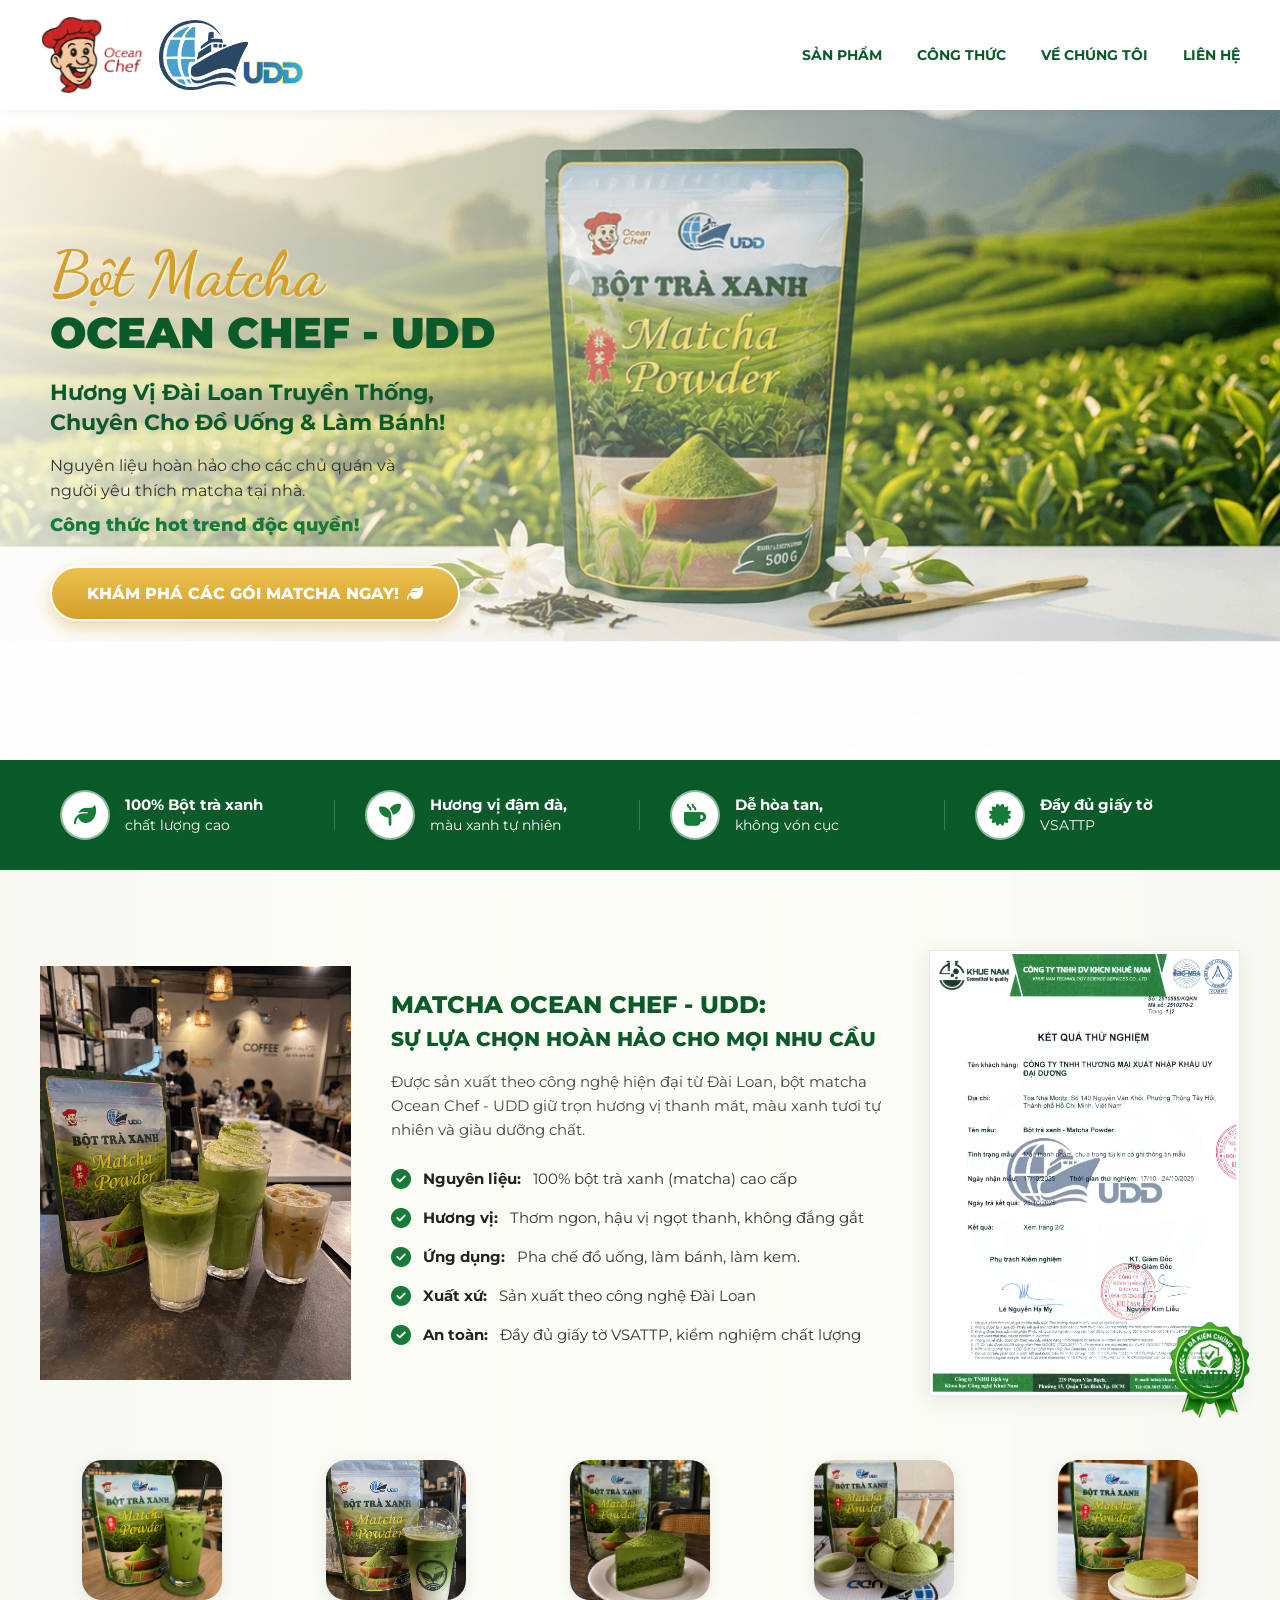
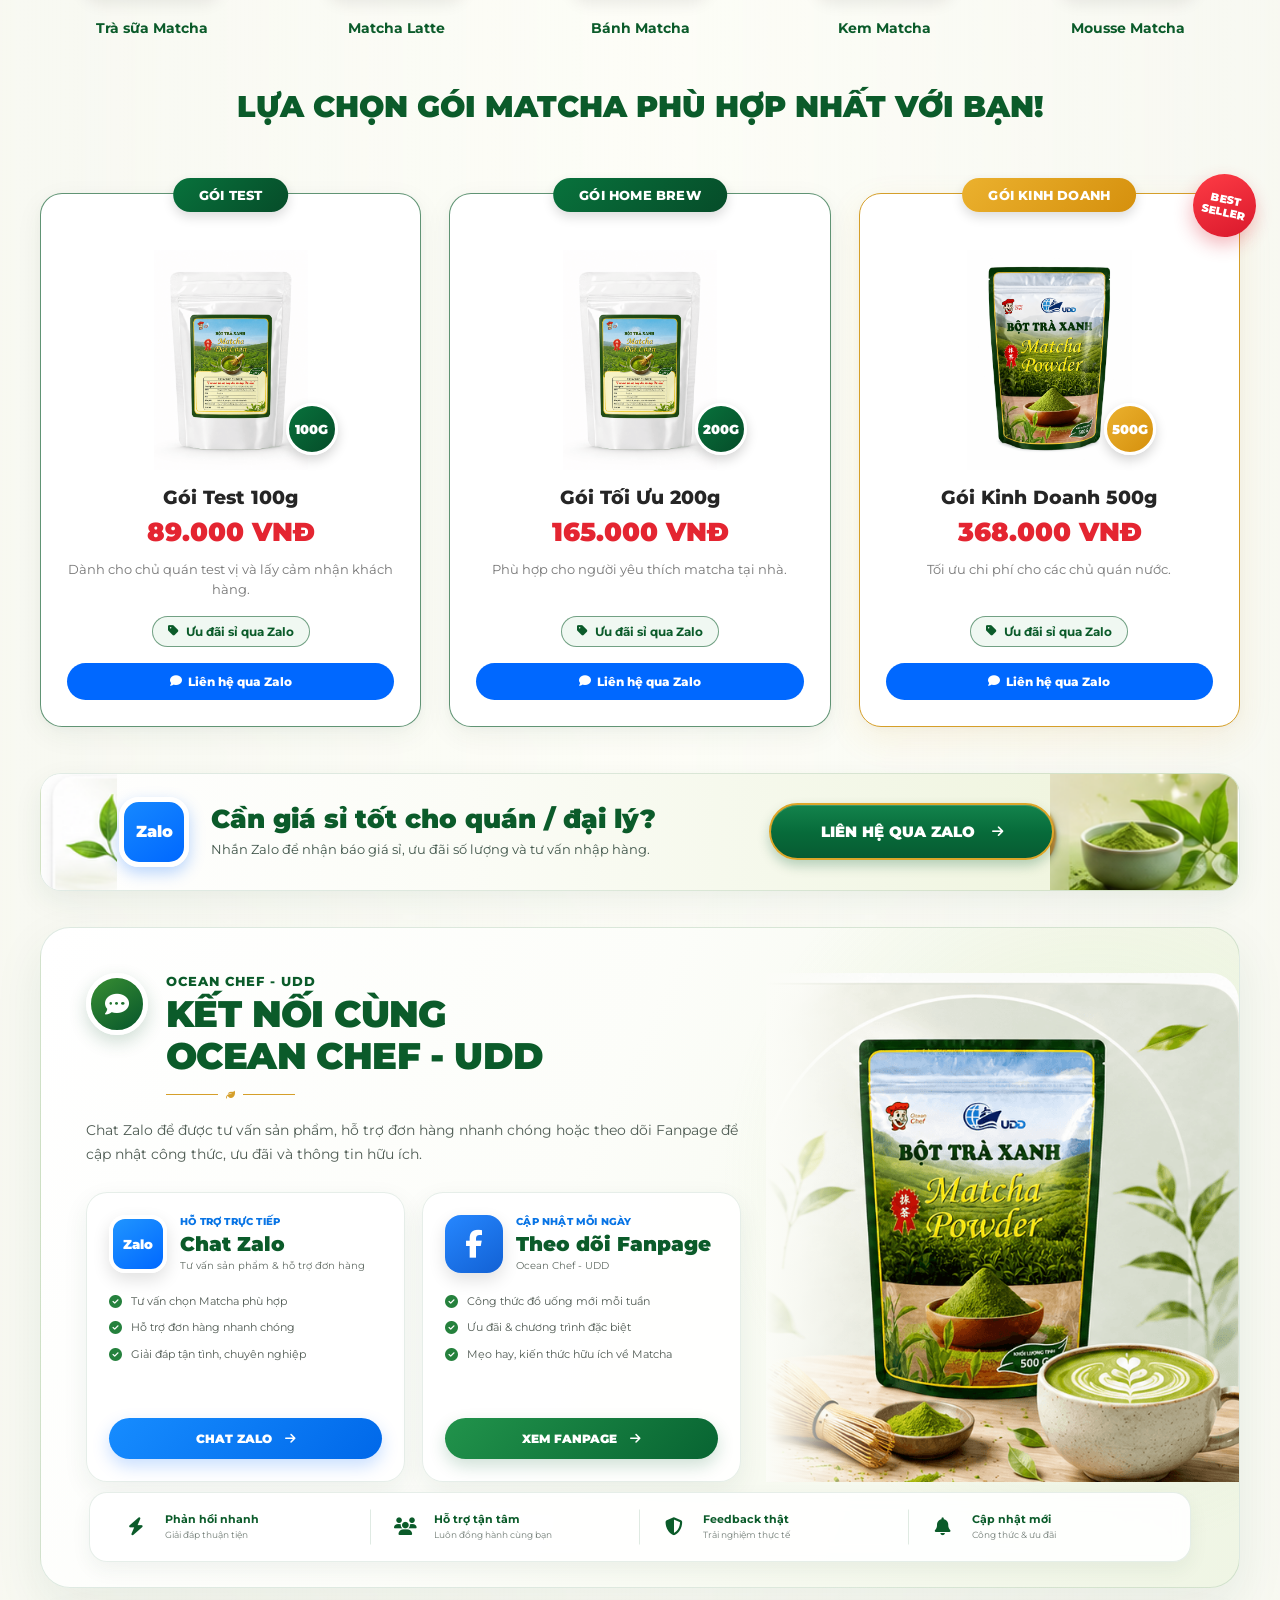
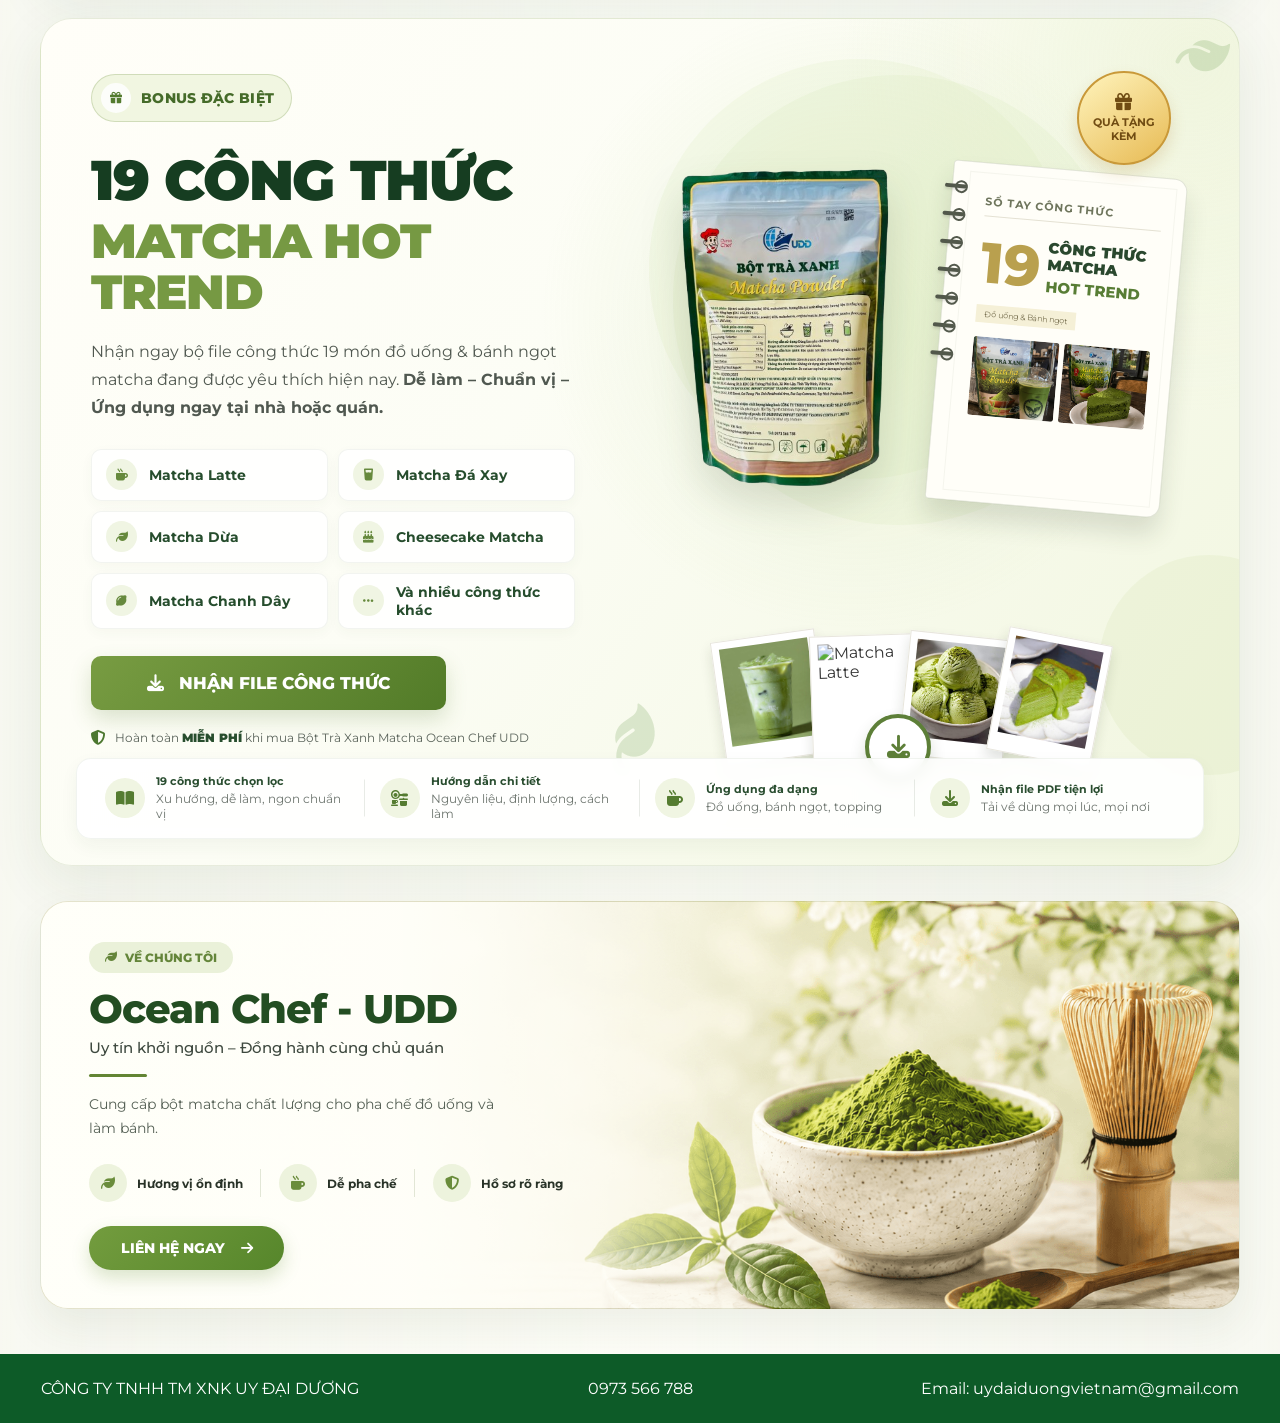
==== index.html @ 6f5922cc "Nen anh" ====
<!doctype html>
<html lang="vi">
  <head>
    <meta charset="UTF-8" />
    <meta name="viewport" content="width=device-width, initial-scale=1.0" />
    <title>Bột Matcha Ocean Chef UDD</title>
    <link
      rel="stylesheet"
      href="https://cdnjs.cloudflare.com/ajax/libs/font-awesome/6.5.1/css/all.min.css"
    />
    <link rel="preconnect" href="https://fonts.googleapis.com" />
    <link rel="preconnect" href="https://fonts.gstatic.com" crossorigin />
    <link
      href="https://fonts.googleapis.com/css2?family=Dancing+Script:wght@700&family=Montserrat:wght@400;500;600;700;800;900&display=swap"
      rel="stylesheet"
    />
    <link rel="stylesheet" href="style.css" />
  </head>

  <body>
    <header class="header">
      <div class="container nav">
        <div class="logo-area">
          <img src="images/logoOceanchef01.png" alt="Ocean Chef Logo" />
          <img src="images/logoUDD.JPG" alt="UDD Logo" />
        </div>

        <button
          class="nav-toggle"
          type="button"
          aria-controls="primary-navigation"
          aria-expanded="false"
          aria-label="Mở menu điều hướng"
        >
          <span class="nav-toggle__bar" aria-hidden="true"></span>
          <span class="nav-toggle__bar" aria-hidden="true"></span>
          <span class="nav-toggle__bar" aria-hidden="true"></span>
        </button>

        <nav
          id="primary-navigation"
          class="site-nav"
          aria-label="Điều hướng chính"
        >
          <a href="#products">SẢN PHẨM</a>
          <a href="#recipes">CÔNG THỨC</a>
          <a href="#about">VỀ CHÚNG TÔI</a>
          <a href="#contact">LIÊN HỆ</a>
        </nav>
      </div>
    </header>

    <section class="hero">
      <div class="hero-bg-overlay"></div>
      <div class="container hero-content">
        <div class="hero-text">
          <h1 class="cursive-title">Bột Matcha</h1>
          <h1 class="main-title">OCEAN CHEF - UDD</h1>

          <h2 class="sub-title">
            Hương Vị Đài Loan Truyền Thống,<br />
            Chuyên Cho Đồ Uống & Làm Bánh!
          </h2>

          <p class="description">
            Nguyên liệu hoàn hảo cho các chủ quán và<br />
            người yêu thích matcha tại nhà.
          </p>

          <p class="highlight-text">Công thức hot trend độc quyền!</p>

          <a href="#products" class="btn-primary">
            KHÁM PHÁ CÁC GÓI MATCHA NGAY!
            <i class="fa-solid fa-leaf" aria-hidden="true"></i>
          </a>
        </div>
      </div>
    </section>

    <section class="features">
      <div class="container feature-grid">
        <div class="feature-item">
          <div class="icon-circle">
            <i class="fa-solid fa-leaf"></i>
          </div>
          <span><strong>100% Bột trà xanh</strong><br />chất lượng cao</span>
        </div>

        <div class="feature-item">
          <div class="icon-circle">
            <i class="fa-solid fa-seedling"></i>
          </div>
          <span><strong>Hương vị đậm đà,</strong><br />màu xanh tự nhiên</span>
        </div>

        <div class="feature-item">
          <div class="icon-circle">
            <i class="fa-solid fa-mug-hot"></i>
          </div>
          <span><strong>Dễ hòa tan,</strong><br />không vón cục</span>
        </div>

        <div class="feature-item">
          <div class="icon-circle">
            <i class="fa-solid fa-certificate"></i>
          </div>
          <span><strong>Đầy đủ giấy tờ</strong><br />VSATTP</span>
        </div>
      </div>
    </section>

    <!-- MATCHA WORLD: INTRO -> PRODUCTS -> OCEAN CONNECT -> RECIPE -> COMPANY -->
    <div class="matcha-world">
    <section class="intro">
      <div class="container">
        <div class="intro-grid">
          <div class="intro-left">
            <img src="images/anhmatcha305.png" alt="Bát Matcha Ocean Chef" />
          </div>

          <div class="intro-center">
            <h2 class="intro-title">
              MATCHA OCEAN CHEF - UDD:<br /><span
                >SỰ LỰA CHỌN HOÀN HẢO CHO MỌI NHU CẦU</span
              >
            </h2>

            <p class="intro-desc">
              Được sản xuất theo công nghệ hiện đại từ Đài Loan, bột matcha
              Ocean Chef - UDD giữ trọn hương vị thanh mát, màu xanh tươi tự
              nhiên và giàu dưỡng chất.
            </p>

            <ul class="intro-list">
              <li>
                <i class="fa-solid fa-circle-check"></i>
                <strong>Nguyên liệu:</strong> 100% bột trà xanh (matcha) cao cấp
              </li>
              <li>
                <i class="fa-solid fa-circle-check"></i>
                <strong>Hương vị:</strong> Thơm ngon, hậu vị ngọt thanh, không
                đắng gắt
              </li>
              <li>
                <i class="fa-solid fa-circle-check"></i>
                <strong>Ứng dụng:</strong> Pha chế đồ uống, làm bánh, làm kem.
              </li>
              <li>
                <i class="fa-solid fa-circle-check"></i>
                <strong>Xuất xứ:</strong> Sản xuất theo công nghệ Đài Loan
              </li>
              <li>
                <i class="fa-solid fa-circle-check"></i>
                <strong>An toàn:</strong> Đầy đủ giấy tờ VSATTP, kiểm nghiệm
                chất lượng
              </li>
            </ul>
          </div>

          <div class="intro-right">
            <div class="cert-wrapper">
              <img
                src="images/ATTP.jpg"
                alt="Kết quả thử nghiệm"
                class="cert-img"
              />
              <img
                src="images/LogoVSATTP.png"
                alt="Đã kiểm nghiệm VSATTP"
                class="cert-badge"
              />
            </div>
          </div>
        </div>

        <div class="intro-apps">
          <div class="app-item">
            <img src="images/trasuamatcha.png" alt="Trà sữa Matcha" />
            <p>Trà sữa Matcha</p>
          </div>
          <div class="app-item">
            <img src="images/matchalatte.png" alt="Matcha Latte" />
            <p>Matcha Latte</p>
          </div>
          <div class="app-item">
            <img src="images/banhmatcha (2).png" alt="Bánh Matcha" />
            <p>Bánh Matcha</p>
          </div>
          <div class="app-item">
            <img src="images/kem matcha.png" alt="Kem Matcha" />
            <p>Kem Matcha</p>
          </div>
          <div class="app-item">
            <img src="images/mouse matcha.png" alt="Mousse Matcha" />
            <p>Mousse Matcha</p>
          </div>
        </div>
      </div>
    </section>

    <!-- PRODUCTS -->

    <section id="products" class="products">
  <div class="container">

    <div class="products-heading">
      <div class="heading-leaf">

      </div>

      <h2 class="section-title">
        LỰA CHỌN GÓI MATCHA PHÙ HỢP NHẤT VỚI BẠN!
      </h2>

      <div class="heading-decoration">
      </div>
    </div>

    <div class="product-grid">

      <!-- GÓI TEST -->
      <div class="card border-green">
        <div class="card-header bg-green">
          GÓI TEST
        </div>

        <div class="card-img-wrap">
          <img
            src="images/200.png"
            alt="Gói Test Matcha Ocean Chef 100g"
          />

          <div class="weight-badge bg-green">
            100G
          </div>
        </div>

        <h3>Gói Test 100g</h3>

        <div class="price">
          89.000 VNĐ
        </div>

        <p>
          Dành cho chủ quán test vị và lấy cảm nhận khách hàng.
        </p>

        <a
          href="https://zalo.me/0776781111"
          class="wholesale-pill"
          target="_blank"
        >
          <i class="fa-solid fa-tag"></i>
          Ưu đãi sỉ qua Zalo
        </a>

        <div class="card-buttons">
          <a
            href="https://zalo.me/0776781111"
            class="btn-buy btn-zalo"
            target="_blank"
          >
            <i class="fa-solid fa-comment"></i>
            Liên hệ qua Zalo
          </a>
        </div>
      </div>


      <!-- GÓI HOME BREW -->
      <div class="card border-green">
        <div class="card-header bg-green">
          GÓI HOME BREW
        </div>

        <div class="card-img-wrap">
          <img
            src="images/200.png"
            alt="Gói Matcha Ocean Chef 200g"
          />

          <div class="weight-badge bg-green">
            200G
          </div>
        </div>

        <h3>Gói Tối Ưu 200g</h3>

        <div class="price">
          165.000 VNĐ
        </div>

        <p>
          Phù hợp cho người yêu thích matcha tại nhà.
        </p>

        <a
          href="https://zalo.me/0776781111"
          class="wholesale-pill"
          target="_blank"
        >
          <i class="fa-solid fa-tag"></i>
          Ưu đãi sỉ qua Zalo
        </a>

        <div class="card-buttons">
          <a
            href="https://zalo.me/0776781111"
            class="btn-buy btn-zalo"
            target="_blank"
          >
            <i class="fa-solid fa-comment"></i>
            Liên hệ qua Zalo
          </a>
        </div>
      </div>


      <!-- GÓI KINH DOANH -->
      <div class="card border-gold business-card">

        <div class="card-header bg-gold">
          GÓI KINH DOANH
        </div>

        <div class="badge-best-seller">
          BEST
          <br />
          SELLER
        </div>

        <div class="card-img-wrap">
          <img
            src="images/500.png"
            alt="Gói Kinh Doanh Matcha Ocean Chef 500g"
          />

          <div class="weight-badge bg-gold">
            500G
          </div>
        </div>

        <h3>Gói Kinh Doanh 500g</h3>

        <div class="price">
          368.000 VNĐ
        </div>

        <p>
          Tối ưu chi phí cho các chủ quán nước.
        </p>

        <!-- NHÃN GIÁ SỈ -->
        <a
          href="https://zalo.me/0776781111"
          class="wholesale-pill"
          target="_blank"
        >
          <i class="fa-solid fa-tag"></i>
          Ưu đãi sỉ qua Zalo
        </a>

        <div class="card-buttons">
          <a
            href="https://zalo.me/0776781111"
            class="btn-buy btn-zalo"
            target="_blank"
          >
            <i class="fa-solid fa-comment"></i>
            Liên hệ qua Zalo
          </a>
        </div>
      </div>

    </div>


        <!-- BANNER BÁN SỈ -->
        <div class="wholesale-banner">

      <!-- ẢNH TRANG TRÍ TRÁI -->
      <img
        src="images/zalo_left_leaf.png"
        class="zalo-banner-leaf"
        alt=""
      />

      <div class="wholesale-left">

        <div class="wholesale-zalo-icon">
          Zalo
        </div>

        <div class="wholesale-copy">
          <h3>Cần giá sỉ tốt cho quán / đại lý?</h3>

          <p>
            Nhắn Zalo để nhận báo giá sỉ,
            ưu đãi số lượng và tư vấn nhập hàng.
          </p>
        </div>

      </div>

      <div class="wholesale-right">
        <a
          href="https://zalo.me/0776781111"
          class="btn-wholesale"
          target="_blank"
        >
          LIÊN HỆ QUA ZALO
          <i class="fa-solid fa-arrow-right"></i>
        </a>
      </div>

      <!-- ẢNH MATCHA TRANG TRÍ PHẢI -->
      <img
        src="images/zalo_right_matcha.png"
        class="zalo-banner-matcha"
        alt=""
      />

    </div>

  </div>
</section>
    <!-- BONUS -->
    <!-- =====================================================
     KẾT NỐI CÙNG OCEAN CHEF - UDD
     ===================================================== -->
<section class="ocean-connect" id="contact">
  <div class="container">

    <div class="ocean-connect-box">

      <!-- ================= LEFT ================= -->
      <div class="ocean-connect-content">

        <!-- HEADING -->
        <div class="connect-heading">

          <div class="connect-main-icon">
            <i class="fa-solid fa-comment-dots"></i>
          </div>

          <div class="connect-heading-text">
            <span class="connect-small-title">
              OCEAN CHEF - UDD
            </span>

            <h2>
              KẾT NỐI CÙNG<br />
              OCEAN CHEF - UDD
            </h2>

            <div class="connect-title-line">
              <span></span>
              <i class="fa-solid fa-leaf"></i>
              <span></span>
            </div>
          </div>

        </div>


        <!-- DESCRIPTION -->
        <p class="connect-description">
          Chat Zalo để được tư vấn sản phẩm, hỗ trợ đơn hàng nhanh chóng
          hoặc theo dõi Fanpage để cập nhật công thức, ưu đãi và thông tin hữu ích.
        </p>


        <!-- ================= CONTACT CARDS ================= -->
        <div class="connect-card-grid">

          <!-- ZALO -->
          <div class="connect-contact-card">

            <div class="connect-card-heading">

              <div class="connect-platform-icon connect-zalo-icon">
                Zalo
              </div>

              <div class="connect-card-title">
                <span>HỖ TRỢ TRỰC TIẾP</span>
                <h3>Chat Zalo</h3>
                <p>Tư vấn sản phẩm & hỗ trợ đơn hàng</p>
              </div>

            </div>


            <ul class="connect-check-list">

              <li>
                <i class="fa-solid fa-circle-check"></i>
                <span>Tư vấn chọn Matcha phù hợp</span>
              </li>

              <li>
                <i class="fa-solid fa-circle-check"></i>
                <span>Hỗ trợ đơn hàng nhanh chóng</span>
              </li>

              <li>
                <i class="fa-solid fa-circle-check"></i>
                <span>Giải đáp tận tình, chuyên nghiệp</span>
              </li>

            </ul>


            <!-- ĐỔI LINK ZALO TẠI ĐÂY -->
            <a
              href="https://zalo.me/0776781111"
              target="_blank"
              class="connect-action-btn connect-zalo-btn"
            >
              <span>CHAT ZALO</span>
              <i class="fa-solid fa-arrow-right"></i>
            </a>

          </div>


          <!-- FACEBOOK -->
          <div class="connect-contact-card">

            <div class="connect-card-heading">

              <div class="connect-platform-icon connect-facebook-icon">
                <i class="fa-brands fa-facebook-f"></i>
              </div>

              <div class="connect-card-title">
                <span>CẬP NHẬT MỖI NGÀY</span>
                <h3>Theo dõi Fanpage</h3>
                <p>Ocean Chef - UDD</p>
              </div>

            </div>


            <ul class="connect-check-list">

              <li>
                <i class="fa-solid fa-circle-check"></i>
                <span>Công thức đồ uống mới mỗi tuần</span>
              </li>

              <li>
                <i class="fa-solid fa-circle-check"></i>
                <span>Ưu đãi & chương trình đặc biệt</span>
              </li>

              <li>
                <i class="fa-solid fa-circle-check"></i>
                <span>Mẹo hay, kiến thức hữu ích về Matcha</span>
              </li>

            </ul>


            <!-- ĐỔI LINK FANPAGE TẠI ĐÂY -->
            <a
              href="https://web.facebook.com/profile.php?id=61590409718421"
              target="_blank"
              class="connect-action-btn connect-facebook-btn"
            >
              <span>XEM FANPAGE</span>
              <i class="fa-solid fa-arrow-right"></i>
            </a>

          </div>

        </div>

      </div>


      <!-- ================= RIGHT VISUAL ================= -->
      <div class="ocean-connect-visual">
        <img
          src="images/connect-visual-500g.png"
          alt="Matcha Ocean Chef UDD 500g"
          class="connect-visual-image"
        />
      </div>


      <!-- ================= BOTTOM BENEFITS ================= -->
      <div class="connect-benefits">

        <div class="connect-benefit-item">

          <div class="connect-benefit-icon">
            <i class="fa-solid fa-bolt"></i>
          </div>

          <div>
            <strong>Phản hồi nhanh</strong>
            <span>Giải đáp thuận tiện</span>
          </div>

        </div>


        <div class="connect-benefit-item">

          <div class="connect-benefit-icon">
            <i class="fa-solid fa-users"></i>
          </div>

          <div>
            <strong>Hỗ trợ tận tâm</strong>
            <span>Luôn đồng hành cùng bạn</span>
          </div>

        </div>


        <div class="connect-benefit-item">

          <div class="connect-benefit-icon">
            <i class="fa-solid fa-shield-halved"></i>
          </div>

          <div>
            <strong>Feedback thật</strong>
            <span>Trải nghiệm thực tế</span>
          </div>

        </div>


        <div class="connect-benefit-item">

          <div class="connect-benefit-icon">
            <i class="fa-solid fa-bell"></i>
          </div>

          <div>
            <strong>Cập nhật mới</strong>
            <span>Công thức & ưu đãi</span>
          </div>

        </div>

      </div>

    </div>

  </div>
</section>
    <!-- =====================================================
     19 CÔNG THỨC MATCHA HOT TREND
     ===================================================== -->

<section class="recipe-bonus" id="recipes">
  <div class="container">

    <div class="recipe-bonus-box">

      <!-- DECOR -->
      <div class="recipe-bg-circle recipe-bg-circle-1"></div>
      <div class="recipe-bg-circle recipe-bg-circle-2"></div>

      <i class="fa-solid fa-leaf recipe-deco-leaf recipe-leaf-1"></i>
      <i class="fa-solid fa-leaf recipe-deco-leaf recipe-leaf-2"></i>


      <!-- =================================================
           LEFT CONTENT
           ================================================= -->

      <div class="recipe-content">

        <!-- BONUS LABEL -->
        <div class="recipe-bonus-label">
          <div class="recipe-gift-small">
            <i class="fa-solid fa-gift"></i>
          </div>

          <span>BONUS ĐẶC BIỆT</span>
        </div>


        <!-- TITLE -->
        <h2 class="recipe-main-title">
          19 CÔNG THỨC
          <span>MATCHA HOT TREND</span>
        </h2>


        <!-- DESCRIPTION -->
        <p class="recipe-description">
          Nhận ngay bộ file công thức 19 món đồ uống & bánh ngọt matcha
          đang được yêu thích hiện nay.
          <strong>Dễ làm – Chuẩn vị – Ứng dụng ngay tại nhà hoặc quán.</strong>
        </p>


        <!-- RECIPE LIST -->
        <div class="recipe-list-grid">

          <div class="recipe-chip">
            <div class="recipe-chip-icon">
              <i class="fa-solid fa-mug-hot"></i>
            </div>

            <span>Matcha Latte</span>
          </div>


          <div class="recipe-chip">
            <div class="recipe-chip-icon">
              <i class="fa-solid fa-glass-water"></i>
            </div>

            <span>Matcha Đá Xay</span>
          </div>


          <div class="recipe-chip">
            <div class="recipe-chip-icon">
              <i class="fa-solid fa-leaf"></i>
            </div>

            <span>Matcha Dừa</span>
          </div>


          <div class="recipe-chip">
            <div class="recipe-chip-icon">
              <i class="fa-solid fa-cake-candles"></i>
            </div>

            <span>Cheesecake Matcha</span>
          </div>


          <div class="recipe-chip">
            <div class="recipe-chip-icon">
              <i class="fa-solid fa-lemon"></i>
            </div>

            <span>Matcha Chanh Dây</span>
          </div>


          <div class="recipe-chip">
            <div class="recipe-chip-icon">
              <i class="fa-solid fa-ellipsis"></i>
            </div>

            <span>Và nhiều công thức khác</span>
          </div>

        </div>


        <!-- DOWNLOAD BUTTON -->
        <a
          href="https://docs.google.com/document/d/1EVS3oNEEI7S8IB2hIR1X8fSM98CKnd7fhYYuVQn-Npo/edit?usp=sharing"
          class="recipe-download-btn"
          target="_blank"
          rel="noopener noreferrer"
        >
          <i class="fa-solid fa-download"></i>
          <span>NHẬN FILE CÔNG THỨC</span>
        </a>


        <!-- FREE NOTE -->
        <div class="recipe-free-note">
          <i class="fa-solid fa-shield-halved"></i>

          <span>
            Hoàn toàn <strong>MIỄN PHÍ</strong> khi mua
            Bột Trà Xanh Matcha Ocean Chef UDD
          </span>
        </div>

      </div>


      <!-- =================================================
           RIGHT VISUAL
           ================================================= -->

      <div class="recipe-visual">

        <div class="recipe-visual-circle"></div>


        <!-- PRODUCT 500G -->
        <img
          src="images/matsaumatcha.png"
          alt="Bột Trà Xanh Matcha Ocean Chef UDD 500g"
          class="recipe-product-img"
        />


        <!-- GIFT BADGE -->
        <div class="recipe-gift-badge">

          <div class="recipe-gift-icon">
            <i class="fa-solid fa-gift"></i>
          </div>

          <strong>
            QUÀ TẶNG
            <br />
            KÈM
          </strong>

        </div>


        <!-- NOTEBOOK -->
        <div class="recipe-notebook">

          <div class="recipe-notebook-rings">
            <span></span>
            <span></span>
            <span></span>
            <span></span>
            <span></span>
            <span></span>
            <span></span>
          </div>


          <div class="recipe-notebook-content">

            <span class="notebook-small">
              SỔ TAY CÔNG THỨC
            </span>

            <div class="notebook-line"></div>


            <div class="notebook-number-row">

              <strong class="notebook-number">
                19
              </strong>

              <div>
                <strong>
                  CÔNG THỨC
                  <br />
                  MATCHA
                </strong>

                <span>
                  HOT TREND
                </span>
              </div>

            </div>


            <div class="notebook-category">
              Đồ uống & Bánh ngọt
            </div>


            <!-- NOTEBOOK PHOTOS -->
            <div class="notebook-photo-grid">
              <img src="images/matchalatte.png" alt="Matcha Latte" />
              <img src="images/banhmatcha (2).png" alt="Bánh Matcha" />
            </div>

          </div>

        </div>


        <!-- =================================================
             POLAROID PHOTOS
             ================================================= -->

        <div class="recipe-polaroids">

          <div class="recipe-polaroid polaroid-1">
            <img
              src="images/matchalatte2.png"
              alt="Matcha"
            />
          </div>


          <div class="recipe-polaroid polaroid-2">
            <img
              src="images/matchadautay.png"
              alt="Matcha Latte"
            />
          </div>


          <div class="recipe-polaroid polaroid-3">
            <img
              src="images/matchacream1.jpg"
              alt="Kem Matcha"
            />
          </div>


          <div class="recipe-polaroid polaroid-4">
            <img
              src="images/matchacake.jpg"
              alt="Bánh Matcha"
            />
          </div>

        </div>


        <!-- ROUND DOWNLOAD ICON -->
        <div class="recipe-round-download">
          <i class="fa-solid fa-download"></i>
        </div>

      </div>


      <!-- =================================================
           BENEFITS BOTTOM
           ================================================= -->

      <div class="recipe-benefits">


        <!-- ITEM 1 -->
        <div class="recipe-benefit-item">

          <div class="recipe-benefit-icon">
            <i class="fa-solid fa-book-open"></i>
          </div>

          <div>
            <strong>19 công thức chọn lọc</strong>

            <span>
              Xu hướng, dễ làm, ngon chuẩn vị
            </span>
          </div>

        </div>


        <!-- ITEM 2 -->
        <div class="recipe-benefit-item">

          <div class="recipe-benefit-icon">
            <i class="fa-solid fa-kitchen-set"></i>
          </div>

          <div>
            <strong>Hướng dẫn chi tiết</strong>

            <span>
              Nguyên liệu, định lượng, cách làm
            </span>
          </div>

        </div>


        <!-- ITEM 3 -->
        <div class="recipe-benefit-item">

          <div class="recipe-benefit-icon">
            <i class="fa-solid fa-mug-hot"></i>
          </div>

          <div>
            <strong>Ứng dụng đa dạng</strong>

            <span>
              Đồ uống, bánh ngọt, topping
            </span>
          </div>

        </div>


        <!-- ITEM 4 -->
        <div class="recipe-benefit-item">

          <div class="recipe-benefit-icon">
            <i class="fa-solid fa-download"></i>
          </div>

          <div>
            <strong>Nhận file PDF tiện lợi</strong>

            <span>
              Tải về dùng mọi lúc, mọi nơi
            </span>
          </div>

        </div>


      </div>

    </div>

  </div>
</section>

    <!-- COMPANY -->

   <section class="company-about" id="about">
  <div class="container">
    <div class="company-about__banner">

      <div class="company-about__content">

        <div class="company-about__tag">
          <i class="fa-solid fa-leaf"></i>
          <span>VỀ CHÚNG TÔI</span>
        </div>

        <h2 class="company-about__title">
          Ocean Chef - UDD
        </h2>

        <p class="company-about__subtitle">
          Uy tín khởi nguồn – Đồng hành cùng chủ quán
        </p>

        <div class="company-about__line"></div>

        <p class="company-about__desc">
          Cung cấp bột matcha chất lượng cho pha chế đồ uống và làm bánh.
        </p>

        <div class="company-about__features">

          <div class="company-about__feature">
            <span class="company-about__icon">
              <i class="fa-solid fa-leaf"></i>
            </span>
            <strong>Hương vị ổn định</strong>
          </div>

          <div class="company-about__feature">
            <span class="company-about__icon">
              <i class="fa-solid fa-mug-hot"></i>
            </span>
            <strong>Dễ pha chế</strong>
          </div>

          <div class="company-about__feature">
            <span class="company-about__icon">
              <i class="fa-solid fa-shield-halved"></i>
            </span>
            <strong>Hồ sơ rõ ràng</strong>
          </div>

        </div>

        <a href="https://web.facebook.com/profile.php?id=61590409718421" class="company-about__btn">
          LIÊN HỆ NGAY
          <i class="fa-solid fa-arrow-right"></i>
        </a>

      </div>

    </div>
  </div>
</section>


</div>
<!-- /.matcha-world -->

    <footer>
      <div class="container footer-grid">
        <div>CÔNG TY TNHH TM XNK UY ĐẠI DƯƠNG</div>

        <div>0973 566 788</div>

        <div>Email: uydaiduongvietnam@gmail.com</div>
      </div>
    </footer>

    <script src="script.js"></script>
  </body>
</html>
---- style.css ----
/* --- Biến màu sắc theo thiết kế --- */
:root {
  --green-dark: #0b5b2a;
  --green-light: #167a38;
  --gold-primary: #d59f2a;
  --gold-light: #eab43d;
  --header-height: 110px;
  --page-gutter: 32px;
}

html {
  scroll-behavior: smooth;
}

* {
  margin: 0;
  padding: 0;
  box-sizing: border-box;
  font-family: "Montserrat", sans-serif;
}

body {
  background: #fff;
  color: #333;
  overflow-x: hidden;
}

@supports (overflow: clip) {
  body {
    overflow-x: clip;
  }
}

img {
  max-width: 100%;
  height: auto;
}

.container {
  width: min(1200px, calc(100% - var(--page-gutter)));
  margin-inline: auto;
}

.hero-text,
.intro-grid > *,
.product-grid > *,
.ocean-connect-box > *,
.recipe-bonus-box > * {
  min-width: 0;
}

#products,
#recipes,
#about,
#contact {
  scroll-margin-top: calc(var(--header-height) + 12px);
}

/* =========================================
   1. HEADER
   ========================================= */
.header {
  background: white;
  padding: 15px 0;
  position: sticky;
  top: 0;
  z-index: 999;
  box-shadow: 0 2px 10px rgba(0, 0, 0, 0.05);
}
.nav {
  position: relative;
  display: flex;
  justify-content: space-between;
  align-items: center;
}

.site-nav {
  display: flex;
  align-items: center;
  gap: 35px;
}

.site-nav a {
  text-decoration: none;
  color: var(--green-dark);
  font-weight: 700;
  font-size: 14px;
  white-space: nowrap;
}

.site-nav a:hover,
.site-nav a:focus-visible {
  color: var(--gold-primary);
}
/* Thêm mới đoạn này vào khu vực Header */
.logo-area {
  display: flex;
  align-items: center;
  gap: 15px; /* Khoảng cách giữa 2 logo, bạn có thể tăng giảm tùy ý */
}

.logo-area img {
  height: 70px; /* Tăng chiều cao lên 70px để logo to và rõ hơn */
  max-width: 180px; /* Đề phòng ảnh quá dài làm hỏng layout */
  object-fit: contain; /* Đảm bảo logo không bị méo tỉ lệ */
}
/* Chỉ nhắm vào logo thứ nhất */
.logo-area img:first-child {
  height: 80px; /* Thử tăng lên 120px (hoặc hơn) để phần logo thực sự to bằng logo UDD */
}
/* Chỉ nhắm vào logo thứ nhất */

.nav-toggle {
  display: none;
  width: 44px;
  height: 44px;
  flex: 0 0 44px;
  flex-direction: column;
  align-items: center;
  justify-content: center;
  gap: 5px;
  padding: 0;
  border: 1px solid rgba(11, 91, 42, 0.18);
  border-radius: 12px;
  background: #fff;
  color: var(--green-dark);
  cursor: pointer;
}

.nav-toggle__bar {
  display: block;
  width: 22px;
  height: 2px;
  border-radius: 999px;
  background: currentColor;
  transition:
    transform 0.25s ease,
    opacity 0.2s ease;
}

.nav-toggle.is-active .nav-toggle__bar:nth-child(1) {
  transform: translateY(7px) rotate(45deg);
}

.nav-toggle.is-active .nav-toggle__bar:nth-child(2) {
  opacity: 0;
}

.nav-toggle.is-active .nav-toggle__bar:nth-child(3) {
  transform: translateY(-7px) rotate(-45deg);
}

@media (max-width: 820px) {
  :root {
    --header-height: 70px;
  }

  .header {
    padding: 8px 0;
  }

  .logo-area {
    gap: 10px;
  }

  .logo-area img {
    height: 46px;
    max-width: 120px;
  }

  .logo-area img:first-child {
    height: 54px;
  }

  .nav-toggle {
    display: inline-flex;
  }

  .site-nav {
    position: absolute;
    top: calc(100% + 8px);
    right: 0;
    left: 0;
    z-index: 1000;
    display: flex;
    flex-direction: column;
    align-items: stretch;
    gap: 0;
    padding: 8px;
    border: 1px solid rgba(11, 91, 42, 0.12);
    border-radius: 16px;
    background: rgba(255, 255, 255, 0.98);
    box-shadow: 0 16px 35px rgba(11, 64, 35, 0.16);
    opacity: 0;
    visibility: hidden;
    pointer-events: none;
    transform: translateY(-8px);
    transition:
      opacity 0.2s ease,
      transform 0.2s ease,
      visibility 0.2s ease;
  }

  .site-nav.is-open {
    opacity: 1;
    visibility: visible;
    pointer-events: auto;
    transform: translateY(0);
  }

  .site-nav a {
    padding: 13px 14px;
    border-radius: 10px;
    font-size: 13px;
    text-align: center;
  }

  .site-nav a:hover,
  .site-nav a:focus-visible {
    background: #f2f7e8;
  }
}

@media (max-width: 360px) {
  .logo-area img {
    height: 40px;
    max-width: 100px;
  }

  .logo-area img:first-child {
    height: 48px;
  }
}

/* =========================================
   2. HERO SECTION
   ========================================= */
.hero {
  position: relative;
  padding: 80px 0;
  overflow: hidden;
  /* Chèn đúng tên ảnh của bạn vào đây */
  background: url("images/bannermoinhat10000.png") right center / cover no-repeat;
  min-height: 650px;
  display: flex;
  align-items: center;
}
/* 2. TẠO HIỆU ỨNG KHÓI MỜ NHẸ (TINH CHỈNH Ở ĐÂY) */
.hero-bg-overlay {
  display: block; /* Bật lớp phủ lên lại */
  position: absolute;
  top: 0;
  left: 0;
  right: 0;
  bottom: 0;
  /* Tạo gradient mờ từ bên trái sang. Bên trái đậm, bên phải mờ dần */
  /* Thay đổi mã màu rgba(255, 255, 255, 0.7) nếu bạn muốn màu nền đậm hoặc nhạt hơn */
  background: linear-gradient(
    to right,
    rgba(255, 255, 255, 0.8) 0%,
    rgba(255, 255, 255, 0.3) 50%,
    rgba(255, 255, 255, 0) 100%
  );
  z-index: 1; /* Nằm dưới văn bản, trên hình nền */
}
/* 3. Phá bỏ chế độ chia 2 cột cũ */
.hero-content {
  position: relative;
  z-index: 2;
  display: block; /* Sửa grid thành block */
  width: 100%;
}
/* 4. XÓA BỎ HỘP NỀN TRẮNG VÀ ĐẨY CHỮ SANG PHẢI (TINH CHỈNH Ở ĐÂY) */
.hero-text {
  width: 100%;
  max-width: 600px;
  /* Xóa bỏ nền trắng và bóng bo vuông */
  /* background: rgba(255, 255, 255, 0.9); */
  /* border-radius: 20px; */
  /* box-shadow: 0 10px 30px rgba(0, 0, 0, 0.15); */

  background-color: transparent; /* Đặt nền trong suốt */

  /* Đẩy chữ sang phải (Tăng padding-left) */
  padding-left: 50px; /* Thêm 50px từ mép trái container */
  padding-right: 20px; /* Thêm padding bên phải để cân đối */
  padding-top: 40px; /* Giữ padding trên dưới để cân đối với button */
  padding-bottom: 40px;
}

/* Typography Hero */
.cursive-title {
  font-family: "Dancing Script", cursive;
  font-size: clamp(52px, 4.9vw, 70px);
  color: var(--gold-primary);
  font-weight: 700;
  line-height: 0.8;
  margin-bottom: 10px;
  text-shadow: 1px 1px 2px rgba(255, 255, 255, 0.8);
}
.main-title {
  font-size: clamp(38px, 3.35vw, 48px);
  color: var(--green-dark);
  font-weight: 900;
  line-height: 1.1;
  margin-bottom: 20px;
  letter-spacing: -0.5px;
}
.sub-title {
  font-size: clamp(21px, 1.7vw, 24px);
  color: var(--green-dark);
  font-weight: 700;
  line-height: 1.4;
  margin-bottom: 15px;
}
.description {
  font-size: 16px;
  color: #333;
  line-height: 1.6;
  margin-bottom: 10px;
}
.highlight-text {
  color: var(--green-light);
  font-weight: 800;
  font-size: 18px;
  margin-bottom: 30px;
}

/* Buttons */
.btn-primary {
  display: inline-flex;
  align-items: center;
  justify-content: center;
  gap: 8px;
  max-width: 100%;
  padding: 16px 35px;
  background: linear-gradient(to bottom, #ecc14f, #d59f2a);
  color: white;
  border-radius: 50px;
  text-decoration: none;
  font-weight: 800;
  font-size: 16px;
  box-shadow: 0 6px 15px rgba(213, 159, 42, 0.4);
  transition: all 0.3s ease;
  border: 2px solid #fff;
  text-align: center;
}
.btn-primary:hover {
  transform: translateY(-2px);
  box-shadow: 0 8px 20px rgba(213, 159, 42, 0.6);
}

.btn-primary i {
  flex: 0 0 auto;
  font-size: 16px;
}

.hero-image img {
  width: 120%;
  margin-left: -10%;
  filter: drop-shadow(0 20px 30px rgba(0, 0, 0, 0.15));
}

/* =========================================
   3. FEATURES BAR (Thanh cam kết) - CẬP NHẬT MỚI
   ========================================= */
.features {
  background: var(--green-dark); /* Màu nền xanh đậm của bạn */
  padding: 30px 0; /* Padding trên dưới */
  color: white; /* Màu chữ trắng */
}

.feature-grid {
  display: grid;
  grid-template-columns: repeat(4, 1fr);
  gap: 20px;
}

.feature-item {
  display: flex;
  align-items: center; /* Căn giữa theo chiều dọc */
  text-align: left; /* Chữ căn trái */
  padding: 0 20px;
  position: relative; /* Dùng để tạo đường kẻ mờ ngăn cách */
}

/* Tạo đường kẻ mờ ngăn cách giữa các item (giống mockup) */
.feature-item:not(:last-child)::after {
  content: "";
  position: absolute;
  top: 50%; /* Căn giữa theo chiều dọc */
  right: -10px; /* Nằm bên phải của item */
  transform: translateY(-50%);
  width: 1px;
  height: 60%; /* Chiều cao đường kẻ */
  background-color: rgba(255, 255, 255, 0.2); /* Màu trắng mờ */
}

.feature-item span {
  font-size: 14px;
  line-height: 1.4;
}

.feature-item strong {
  font-weight: 700;
  font-size: 15px;
}

/* Định dạng Vòng tròn trắng (Chứa Icon) */
.icon-circle {
  width: 50px; /* Tăng kích thước vòng tròn lên một chút */
  height: 50px;
  background: white; /* Nền trắng */
  border-radius: 50%;
  display: flex;
  align-items: center; /* Căn giữa icon theo chiều dọc */
  justify-content: center; /* Căn giữa icon theo chiều ngang */
  margin-right: 15px;
  flex-shrink: 0;
  /* Viền xanh nhẹ bên ngoài vòng tròn trắng (giống mockup) */
  border: 2px solid rgba(22, 122, 56, 0.5); /* var(--green-light) với độ mờ 0.5 */
  box-shadow: 0 0 10px rgba(0, 0, 0, 0.05); /* Bóng nhẹ để nổi bật */
}

/* Định dạng cho Icon (Phần xanh bên trong) */
.icon-circle i {
  font-size: 22px; /* Kích thước icon */
  color: var(--green-light); /* Màu xanh nhẹ của bạn cho icon */
}

/* =========================================
   4. CÁC PHẦN CÒN LẠI (Giữ nguyên của bạn)
   ========================================= */
/* =========================================
   4. INTRO SECTION (Nội dung giới thiệu)
   ========================================= */
.intro {
  padding: 80px 0 20px;
  background: #fff;
}

/* Hàng trên: Chia 3 cột */
.intro-grid {
  display: grid;
  grid-template-columns: 1fr 1.6fr 1fr; /* Cột giữa to nhất để chứa text */
  gap: 40px;
  align-items: center;
  margin-bottom: 60px; /* Tạo khoảng cách với 5 ảnh bên dưới */
}

/* Định dạng Ảnh bát matcha (Cột trái) */
.intro-left img {
  width: 100%;
  object-fit: contain;
}

/* Định dạng Text (Cột giữa) */
.intro-title {
  color: var(--green-dark);
  font-weight: 800;
  font-size: clamp(22px, 2.2vw, 24px);
  line-height: 1.4;
  margin-bottom: 15px;
}
.intro-title span {
  font-size: clamp(18px, 1.8vw, 20px);
}
.intro-desc {
  font-size: 15px;
  line-height: 1.6;
  color: #444;
  margin-bottom: 25px;
}

/* Danh sách tích xanh */
.intro-list {
  list-style: none; /* Bỏ dấu chấm mặc định */
  padding: 0;
}
.intro-list li {
  font-size: 15px;
  line-height: 1.6;
  margin-bottom: 15px;
  display: flex;
  align-items: flex-start; /* Để icon luôn nằm ngang hàng dòng đầu tiên */
  gap: 12px; /* Khoảng cách giữa icon và chữ */
}
.intro-list li i {
  color: var(--green-light); /* Màu xanh cho dấu tích */
  font-size: 20px;
  margin-top: 2px; /* Chỉnh icon cân đối với chữ */
}
.intro-list li strong {
  color: #222;
  white-space: nowrap; /* Không cho chữ nhãn bị rớt dòng */
}

/* Giấy chứng nhận và Huy hiệu (Cột phải) */
.cert-wrapper {
  position: relative; /* Làm khung chứa để huy hiệu neo vào */
  display: inline-block;
}
.cert-img {
  width: 100%;
  border: 1px solid #eaeaea;
  box-shadow: 0 5px 20px rgba(0, 0, 0, 0.08);
}
.cert-badge {
  position: absolute;
  bottom: -20px; /* Thò ra ngoài một chút ở góc dưới */
  right: -20px; /* Thò ra ngoài một chút ở góc phải */
  width: 100px; /* Chỉnh độ to của huy hiệu */
  z-index: 2;
}

@media (max-width: 1100px) {
  .cert-badge {
    right: 4px;
  }
}

/* Hàng dưới: 5 Ứng dụng */
.intro-apps {
  display: grid;
  grid-template-columns: repeat(5, 1fr); /* Chia 5 cột đều nhau */
  gap: 20px;
  text-align: center;
}
.app-item img {
  width: 100%;
  max-width: 140px; /* Khống chế độ to tối đa */
  aspect-ratio: 1 / 1; /* Cắt ảnh thành hình vuông */
  object-fit: cover;
  border-radius: 20px; /* Bo góc tròn */
  box-shadow: 0 4px 15px rgba(0, 0, 0, 0.08);
  margin-bottom: 15px;
}
.app-item p {
  font-weight: 700;
  font-size: 14px;
  color: var(--green-dark);
}

/* Responsive cho phần Intro */
@media (max-width: 992px) {
  .intro-grid {
    grid-template-columns: 1fr; /* Gộp thành 1 cột trên mobile */
    gap: 32px;
    text-align: center;
  }

  .intro-left img {
    max-width: 420px;
  }

  .intro-left,
  .intro-right {
    text-align: center;
  }

  .cert-wrapper {
    width: min(100%, 420px);
    margin-inline: auto;
  }

  .intro-list li {
    text-align: left; /* Giữ chữ list căn trái dễ đọc */
  }
  .intro-apps {
    grid-template-columns: repeat(3, minmax(0, 1fr));
  }
}

@media (max-width: 600px) {
  .intro {
    padding-top: 56px;
  }

  .intro-grid {
    margin-bottom: 42px;
  }

  .intro-apps {
    grid-template-columns: repeat(2, minmax(0, 1fr));
    gap: 16px;
  }

}

@media (max-width: 400px) {
  .intro-list li strong {
    white-space: normal;
  }
}

/* =====================================================
   PRODUCTS SECTION
   ===================================================== */

.products {
  padding: 20px 0 22px;
  background:
    radial-gradient(
      circle at 50% 0%,
      rgba(233, 245, 233, 0.45),
      transparent 35%
    ),
    #ffffff;
}


/* ==========================================
   HEADING
   ========================================== */

.products-heading {
  text-align: center;
  margin-bottom: 55px;
}

.heading-leaf {
  color: var(--gold-primary);
  font-size: 20px;
  margin-bottom: 10px;
}

.products .section-title {
  color: var(--green-dark);
  font-size: clamp(24px, 2.4vw, 30px);
  line-height: 1.3;
  font-weight: 900;
  margin-bottom: 12px;
  text-transform: uppercase;
}

.heading-decoration {
  display: flex;
  align-items: center;
  justify-content: center;
  gap: 8px;
  color: var(--gold-primary);
}

.heading-decoration span {
  width: 55px;
  height: 1px;
  background: var(--gold-primary);
  opacity: 0.6;
}

.heading-decoration i {
  font-size: 11px;
}


/* ==========================================
   PRODUCT GRID
   ========================================== */

.product-grid {
  display: grid;
  grid-template-columns: repeat(3, 1fr);
  gap: 28px;
  align-items: stretch;
}


/* ==========================================
   CARD
   ========================================== */

.card {
  position: relative;

  display: flex;
  flex-direction: column;

  background: #ffffff;

  padding: 52px 26px 26px;

  border-radius: 22px;

  text-align: center;
  min-width: 0;

  box-shadow:
    0 8px 28px rgba(12, 70, 42, 0.06),
    0 2px 8px rgba(0, 0, 0, 0.03);

  transition:
    transform 0.3s ease,
    box-shadow 0.3s ease;
}

.card:hover {
  transform: translateY(-7px);

  box-shadow:
    0 18px 40px rgba(12, 70, 42, 0.11),
    0 5px 12px rgba(0, 0, 0, 0.04);
}


.card.border-green {
  border: 1.5px solid rgba(11, 91, 42, 0.65);
}


.card.border-gold {
  border: 1.5px solid var(--gold-primary);
}


/* Gói 500g nổi bật hơn */

.business-card {
  box-shadow:
    0 12px 35px rgba(213, 159, 42, 0.11),
    0 2px 8px rgba(0, 0, 0, 0.03);
}


/* ==========================================
   CARD LABEL
   ========================================== */

.card-header {
  position: absolute;

  top: -16px;
  left: 50%;

  transform: translateX(-50%);

  padding: 9px 26px;

  border-radius: 50px;

  color: white;

  font-size: 13px;
  font-weight: 800;

  white-space: nowrap;

  letter-spacing: 0.2px;

  box-shadow:
    0 5px 12px rgba(0, 0, 0, 0.14);
}


.bg-green {
  background:
    linear-gradient(
      135deg,
      #08723c,
      #064c29
    );
}


.bg-gold {
  background:
    linear-gradient(
      135deg,
      #ebb12e,
      #d5900d
    );
}


/* ==========================================
   BEST SELLER
   ========================================== */

.badge-best-seller {
  position: absolute;

  top: -20px;
  right: -17px;

  width: 63px;
  height: 63px;

  display: flex;
  align-items: center;
  justify-content: center;

  background:
    linear-gradient(
      145deg,
      #ff3d46,
      #d8172b
    );

  color: white;

  border-radius: 50%;

  font-size: 11px;
  font-weight: 900;
  line-height: 1.15;

  transform: rotate(12deg);

  box-shadow:
    0 8px 18px rgba(220, 30, 45, 0.3);

  z-index: 5;
}

@media (max-width: 1100px) {
  .badge-best-seller {
    right: 4px;
  }
}


/* ==========================================
   PRODUCT IMAGE
   ========================================== */

.card-img-wrap {
  position: relative;

  width: 220px;
  max-width: 100%;
  height: 220px;

  margin:
    4px auto
    16px;
}


.card-img-wrap img {
  width: 100%;
  height: 100%;

  object-fit: contain;

  transition: transform 0.3s ease;
}


.card:hover .card-img-wrap img {
  transform: scale(1.035);
}


/* ==========================================
   WEIGHT BADGE
   ========================================== */

.weight-badge {
  position: absolute;

  right: 3px;
  bottom: 15px;

  width: 52px;
  height: 52px;

  display: flex;
  align-items: center;
  justify-content: center;

  border-radius: 50%;

  color: white;

  font-size: 13px;
  font-weight: 900;

  border: 3px solid white;

  box-shadow:
    0 5px 12px rgba(0, 0, 0, 0.17);
}


/* ==========================================
   CARD TEXT
   ========================================== */

.card h3 {
  color: #252525;

  font-size: 19px;

  font-weight: 800;

  margin-bottom: 7px;
}


.card .price {
  color: #e42531;

  font-size: 26px;

  font-weight: 900;

  margin-bottom: 11px;
}


.card p {
  color: #777;

  font-size: 13px;

  line-height: 1.55;

  min-height: 42px;

  margin-bottom: 19px;
}


/* ==========================================
   WHOLESALE PILL
   ========================================== */

.wholesale-pill {
  display: inline-flex;

  align-items: center;
  justify-content: center;

  gap: 7px;

  align-self: center;

  margin:
    -4px auto
    16px;

  padding:
    7px 15px;

  border:
    1px solid rgba(11, 91, 42, 0.55);

  border-radius: 50px;

  background:
    #f0f8f2;

  color:
    var(--green-dark);

  text-decoration: none;

  font-size: 12px;

  font-weight: 700;

  transition:
    all 0.25s ease;
}


.wholesale-pill:hover {
  background:
    var(--green-dark);

  color:
    white;

  transform:
    translateY(-2px);
}


/* ==========================================
   BUY BUTTONS
   ========================================== */

.card-buttons {
  display: flex;

  gap: 9px;

  margin-top: auto;
}


.btn-buy {
  flex: 1;

  display: flex;
  align-items: center;
  justify-content: center;

  gap: 6px;

  padding:
    11px
    8px;

  border-radius: 50px;

  text-decoration: none;

  color: white !important;

  font-size: 12px;

  font-weight: 800;

  transition:
    all 0.25s ease;
}


.btn-tiktok {
  background: #050505;
}


.btn-tiktok:hover {
  background: #242424;

  transform:
    translateY(-2px);
}


.btn-shopee {
  background:
    linear-gradient(
      135deg,
      #ff5a37,
      #ee4027
    );
}


.btn-shopee:hover {
  transform:
    translateY(-2px);

  box-shadow:
    0 5px 12px
    rgba(238, 77, 45, 0.25);
}


/* =====================================================
   WHOLESALE ZALO BANNER
   ===================================================== */

.wholesale-banner {
  position: relative;
  overflow: hidden;

  display: flex;
  align-items: center;
  justify-content: space-between;

  min-height: 118px;

  margin-top: 46px;
  padding: 22px 185px 22px 78px;

  border: 1px solid rgba(11, 91, 42, 0.12);
  border-radius: 21px;

  background:
    linear-gradient(
      90deg,
      #ffffff 0%,
      #fbfcf6 36%,
      #f3f7e7 70%,
      #edf3d8 100%
    );

  box-shadow:
    0 10px 28px rgba(30, 71, 45, 0.08);

  isolation: isolate;
}


/* =========================
   LÁ TRANG TRÍ BÊN TRÁI
   ========================= */

.zalo-banner-leaf {
  position: absolute;

  left: -2px;
  bottom: -2px;

  width: 78px;
  height: auto;

  object-fit: contain;

  z-index: 0;

  pointer-events: none;
}


/* =========================
   BÁT MATCHA BÊN PHẢI
   ========================= */

.zalo-banner-matcha {
  position: absolute;

  right: -1px;
  bottom: -1px;
  top: auto;

  width: 190px;
  height: calc(100% + 2px);

  object-fit: cover;
  object-position: right bottom;

  display: block;

  z-index: 1;
  pointer-events: none;
}


/* =========================
   PHẦN NỘI DUNG TRÁI
   ========================= */

.wholesale-left {
  position: relative;
  z-index: 3;
  min-width: 0;

  display: flex;
  align-items: center;

  gap: 22px;
}


/* ZALO LOGO */

.wholesale-zalo-icon {
  width: 70px;
  height: 70px;

  flex-shrink: 0;

  display: flex;
  align-items: center;
  justify-content: center;

  background:
    linear-gradient(
      145deg,
      #1688ff,
      #0068ff
    );

  color: #ffffff;

  border: 5px solid #ffffff;

  border-radius: 20px;

  font-size: 16px;
  font-weight: 900;

  box-shadow:
    0 6px 16px rgba(0, 104, 255, 0.28);
}


/* TEXT */

.wholesale-copy {
  position: relative;
  z-index: 3;
  min-width: 0;
}

.wholesale-copy h3 {
  margin: 0 0 5px;

  color: #0b5b2a;

  font-size: 26px;
  line-height: 1.15;

  font-weight: 900;
}

.wholesale-copy p {
  margin: 0;

  color: #40554a;

  font-size: 13px;
  line-height: 1.5;
}


/* =========================
   BUTTON
   ========================= */

.wholesale-right {
  position: relative;
  z-index: 4;

  flex-shrink: 0;
}


.btn-wholesale {
  min-width: 285px;
  max-width: 100%;

  display: flex;
  align-items: center;
  justify-content: center;

  gap: 17px;

  padding: 17px 28px;

  border-radius: 999px;

  border: 2px solid #dda62a;

  background:
    linear-gradient(
      180deg,
      #13834c 0%,
      #076b3a 52%,
      #075b32 100%
    );

  color: #ffffff;

  text-decoration: none;

  font-size: 15px;
  font-weight: 900;

  box-shadow:
    0 6px 12px rgba(5, 91, 48, 0.25),
    inset 0 1px 0 rgba(255, 255, 255, 0.18);

  transition:
    transform 0.25s ease,
    box-shadow 0.25s ease;
}


.btn-wholesale:hover {
  transform: translateY(-2px);

  box-shadow:
    0 9px 19px rgba(5, 91, 48, 0.32),
    inset 0 1px 0 rgba(255, 255, 255, 0.2);
}


.btn-wholesale i {
  font-size: 13px;
}

@media (max-width: 992px) {

  .wholesale-banner {
    flex-direction: column;
    align-items: flex-start;
    padding:
      25px
      150px
      25px
      30px;

    gap: 20px;
  }

  .zalo-banner-matcha {
    width: 150px;
  }

  .btn-wholesale {
    width: 100%;
    min-width: 230px;
  }

  .wholesale-right {
    width: 100%;
  }

}


@media (max-width: 768px) {

  .wholesale-banner {
    flex-direction: column;
    align-items: flex-start;

    padding:
      28px
      22px
      130px;

    min-height: auto;
  }


  .wholesale-left {
    align-items: center;
  }


  .wholesale-right {
    width: 100%;
  }


  .btn-wholesale {
    width: 100%;
    min-width: 0;
  }


  .zalo-banner-matcha {
    width: 190px;
    height: 115px;

    top: auto;
    right: 0;
    bottom: 0;
  }


  .zalo-banner-leaf {
    width: 65px;
  }

}


@media (max-width: 480px) {

  .wholesale-left {
    gap: 12px;
    flex-direction: column;
    align-items: flex-start;
  }


  .wholesale-zalo-icon {
    width: 55px;
    height: 55px;

    border-radius: 16px;

    font-size: 13px;
  }


  .wholesale-copy h3 {
    font-size: 19px;
  }


  .wholesale-copy p {
    font-size: 11px;
  }

}


/* =====================================================
   RESPONSIVE
   ===================================================== */

@media (max-width: 992px) {

  .product-grid {
    grid-template-columns:
      repeat(2, 1fr);
  }


  .business-card {
    grid-column:
      1 / -1;

    width: 50%;

    justify-self: center;
  }


}


@media (max-width: 768px) {

  .products {
    padding:
      70px
      0
      55px;
  }


  .products .section-title {
    font-size: 24px;
  }


  .product-grid {
    grid-template-columns: 1fr;

    gap: 35px;
  }


  .business-card {
    grid-column: auto;

    width: 100%;
  }


  .card {
    max-width: 430px;

    width: 100%;

    margin: auto;

    padding:
      48px
      22px
      24px;
  }


}


@media (max-width: 480px) {

  .products-heading {
    margin-bottom: 45px;
  }


  .products .section-title {
    font-size: 21px;
  }


  .card-img-wrap {
    width: 190px;

    height: 190px;
  }


  .card-buttons {
    gap: 7px;
  }

}

/* =========================================================
   OCEAN CHEF CONNECT
   ZALO SUPPORT + FACEBOOK
   ========================================================= */

.ocean-connect {
  padding: 14px 0 30px;
  background: #ffffff;
}


/* =========================================================
   MAIN CONTAINER
   ========================================================= */

.ocean-connect-box {
  position: relative;

  display: grid;
  grid-template-columns: minmax(0, 59%) minmax(0, 41%);

  overflow: hidden;

  padding: 45px 0 105px 45px;

  border-radius: 30px;

  border: 1px solid rgba(11, 91, 42, 0.13);

  background:
    radial-gradient(
      circle at 88% 38%,
      rgba(183, 213, 131, 0.23),
      transparent 33%
    ),
    linear-gradient(
      115deg,
      #ffffff 0%,
      #fcfdf9 43%,
      #eff5e4 100%
    );

  box-shadow:
    0 18px 50px rgba(21, 73, 42, 0.08);
}


/* =========================================================
   LEFT CONTENT
   ========================================================= */

.ocean-connect-content {
  position: relative;
  z-index: 5;
  min-width: 0;

  padding-right: 25px;
}


/* =========================================================
   HEADING
   ========================================================= */

.connect-heading {
  display: flex;
  align-items: flex-start;

  gap: 18px;
}


.connect-main-icon {
  width: 62px;
  height: 62px;

  flex-shrink: 0;

  display: flex;
  justify-content: center;
  align-items: center;

  border-radius: 50%;

  background:
    linear-gradient(
      145deg,
      #388e32,
      #07562c
    );

  color: white;

  font-size: 24px;

  border: 5px solid white;

  box-shadow:
    0 7px 18px rgba(22, 91, 48, 0.20);
}


.connect-small-title {
  display: block;

  margin-bottom: 4px;

  color: var(--green-dark);

  font-size: 13px;
  font-weight: 800;

  letter-spacing: 1px;
}


.connect-heading h2 {
  margin: 0;

  color: var(--green-dark);

  font-size: 37px;
  line-height: 1.13;

  font-weight: 900;

  letter-spacing: -0.6px;
}


.connect-title-line {
  display: flex;
  align-items: center;

  gap: 8px;

  margin-top: 14px;

  color: var(--gold-primary);
}


.connect-title-line span {
  width: 52px;
  height: 1px;

  background: var(--gold-primary);
}


.connect-title-line i {
  font-size: 9px;
}


/* =========================================================
   DESCRIPTION
   ========================================================= */

.connect-description {
  max-width: 670px;

  margin:
    20px
    0
    25px;

  color: #4f5c54;

  font-size: 14px;
  line-height: 1.7;
}


/* =========================================================
   CONTACT CARDS
   ========================================================= */

.connect-card-grid {
  display: grid;

  grid-template-columns:
    repeat(2, minmax(0, 1fr));

  gap: 17px;

  max-width: 715px;
  min-width: 0;
}


.connect-contact-card {
  display: flex;
  flex-direction: column;

  min-height: 290px;
  min-width: 0;

  padding: 22px;

  border-radius: 21px;

  border: 1px solid rgba(11, 91, 42, 0.10);

  background:
    rgba(255, 255, 255, 0.90);

  box-shadow:
    0 9px 26px
    rgba(24, 73, 44, 0.07);

  transition:
    transform 0.3s ease,
    box-shadow 0.3s ease;
}


.connect-contact-card:hover {
  transform: translateY(-5px);

  box-shadow:
    0 16px 33px
    rgba(24, 73, 44, 0.12);
}


/* =========================================================
   CARD HEAD
   ========================================================= */

.connect-card-heading {
  display: flex;
  align-items: center;

  gap: 13px;

  margin-bottom: 21px;
}


.connect-platform-icon {
  width: 58px;
  height: 58px;

  flex-shrink: 0;

  display: flex;
  align-items: center;
  justify-content: center;

  color: #ffffff;

  border-radius: 16px;

  box-shadow:
    0 7px 17px
    rgba(0, 0, 0, 0.12);
}


.connect-zalo-icon {
  background:
    linear-gradient(
      145deg,
      #2095ff,
      #0068ff
    );

  border: 4px solid white;

  font-size: 13px;
  font-weight: 900;
}


.connect-facebook-icon {
  background:
    linear-gradient(
      145deg,
      #2687ff,
      #1261d4
    );

  font-size: 28px;
}


.connect-card-title > span {
  display: block;

  margin-bottom: 4px;

  color: #0874e5;

  font-size: 10px;

  font-weight: 800;

  letter-spacing: 0.2px;
}


.connect-card-title h3 {
  margin:
    0
    0
    3px;

  color: var(--green-dark);

  font-size: 20px;

  font-weight: 900;
}


.connect-card-title p {
  margin: 0;

  color: #626c65;

  font-size: 10px;

  line-height: 1.4;
}


/* =========================================================
   CHECK LIST
   ========================================================= */

.connect-check-list {
  list-style: none;

  display: flex;
  flex-direction: column;

  gap: 11px;

  padding: 0;

  margin:
    0
    0
    22px;
}


.connect-check-list li {
  display: flex;
  align-items: flex-start;

  gap: 9px;

  color: #505a53;

  font-size: 11px;

  line-height: 1.4;
}


.connect-check-list li i {
  margin-top: 1px;

  color: #25813d;

  font-size: 13px;
}


/* =========================================================
   BUTTONS
   ========================================================= */

.connect-action-btn {
  display: flex;
  align-items: center;
  justify-content: center;

  gap: 13px;

  width: 100%;

  margin-top: auto;

  padding:
    13px
    18px;

  border-radius: 999px;

  color: #ffffff;

  text-decoration: none;

  font-size: 12px;

  font-weight: 900;

  transition:
    transform 0.25s ease,
    box-shadow 0.25s ease;
}


.connect-action-btn:hover {
  transform: translateY(-2px);
}


.connect-zalo-btn {
  background:
    linear-gradient(
      135deg,
      #168cff,
      #0068e9
    );

  box-shadow:
    0 7px 17px
    rgba(0, 104, 255, 0.22);
}


.connect-facebook-btn {
  background:
    linear-gradient(
      135deg,
      #21934b,
      #086432
    );

  box-shadow:
    0 7px 17px
    rgba(8, 100, 50, 0.20);
}


/* =========================================================
   RIGHT PRODUCT AREA
   ========================================================= */

.ocean-connect-visual {
  position: relative;

  min-height: 440px;

  z-index: 2;
  overflow: hidden;
  display: flex;
  align-items: stretch;
  justify-content: stretch;
}


/* =========================================================
   BOTTOM BENEFITS
   ========================================================= */

.connect-benefits {
  position: absolute;

  z-index: 15;

  left: 48px;
  right: 48px;
  bottom: 25px;

  display: grid;

  grid-template-columns:
    repeat(4, 1fr);

  padding:
    15px
    12px;

  border-radius: 18px;

  border:
    1px solid
    rgba(11, 91, 42, 0.10);

  background:
    rgba(255, 255, 255, 0.91);

  backdrop-filter:
    blur(8px);

  box-shadow:
    0 8px 20px
    rgba(27, 70, 44, 0.06);
}


.connect-benefit-item {
  position: relative;

  display: flex;
  align-items: center;

  gap: 10px;

  padding:
    0
    15px;
}


.connect-benefit-item:not(:last-child)::after {
  content: "";

  position: absolute;

  top: 50%;
  right: 0;

  width: 1px;
  height: 35px;

  transform:
    translateY(-50%);

  background:
    rgba(11, 91, 42, 0.13);
}


.connect-benefit-icon {
  width: 38px;
  height: 38px;

  flex-shrink: 0;

  display: flex;
  align-items: center;
  justify-content: center;

  color:
    var(--green-dark);

  font-size: 18px;
}


.connect-benefit-item strong,
.connect-benefit-item span {
  display: block;
}


.connect-benefit-item strong {
  margin-bottom: 2px;

  color:
    var(--green-dark);

  font-size: 11px;

  line-height: 1.25;
}


.connect-benefit-item span {
  color: #727d76;

  font-size: 9px;

  line-height: 1.3;
}


/* =========================================================
   TABLET
   ========================================================= */

@media (max-width: 1050px) {

  .ocean-connect-box {
    grid-template-columns:
      60% 40%;

    padding:
      40px
      32px
      110px;
  }


  .connect-heading h2 {
    font-size: 31px;
  }


  .connect-description {
    font-size: 13px;
  }


  .connect-benefits {
    left: 32px;
    right: 32px;
  }

}


/* =========================================================
   MOBILE
   ========================================================= */

@media (max-width: 820px) {

  .ocean-connect {
    padding:
      48px
      0
      60px;
  }


  .ocean-connect-box {
    display: flex;
    flex-direction: column;

    padding:
      30px
      20px
      22px;

    border-radius: 24px;
  }


  .ocean-connect-content {
    padding-right: 0;
  }


  /* Heading center */

  .connect-heading {
    display: block;

    text-align: center;
  }


  .connect-main-icon {
    width: 55px;
    height: 55px;

    margin:
      0
      auto
      13px;
  }


  .connect-small-title {
    font-size: 10px;
  }


  .connect-heading h2 {
    font-size: 27px;

    line-height: 1.15;
  }


  .connect-title-line {
    justify-content: center;
  }


  .connect-description {
    max-width: 530px;

    margin:
      18px
      auto
      24px;

    text-align: center;

    font-size: 12px;
  }


  /* Cards vertical */

  .connect-card-grid {
    grid-template-columns: 1fr;

    max-width: none;
  }


  .connect-contact-card {
    min-height: auto;
  }


  /*
     Mobile: card heading + button
     vẫn rõ nhưng không chiếm quá nhiều màn hình
  */

  .connect-card-heading {
    margin-bottom: 16px;
  }


  .connect-check-list {
    margin-bottom: 18px;
  }


  /*
     Benefit không dùng absolute trên mobile
  */

  .connect-benefits {
    position: relative;

    left: auto;
    right: auto;
    bottom: auto;

    grid-template-columns:
      repeat(2, 1fr);

    margin-top: 22px;

    row-gap: 18px;
  }


  .connect-benefit-item:nth-child(2)::after {
    display: none;
  }

}


/* =========================================================
   SMALL PHONE
   ========================================================= */

@media (max-width: 480px) {

  .ocean-connect .container {
    width: calc(100% - 22px);
  }


  .ocean-connect-box {
    padding:
      26px
      14px
      18px;

    border-radius: 21px;
  }


  .connect-heading h2 {
    font-size: 23px;
  }


  .connect-description {
    font-size: 11.5px;

    line-height: 1.65;
  }


  .connect-contact-card {
    padding: 18px;

    border-radius: 18px;
  }


  .connect-platform-icon {
    width: 51px;
    height: 51px;
  }


  .connect-card-title > span {
    font-size: 9px;
  }


  .connect-card-title h3 {
    font-size: 18px;
  }


  .connect-check-list li {
    font-size: 10px;
  }


  .connect-action-btn {
    font-size: 11px;

    padding: 12px;
  }


  .connect-benefits {
    padding:
      14px
      5px;
  }


  .connect-benefit-item {
    gap: 5px;

    padding:
      0
      7px;
  }


  .connect-benefit-icon {
    width: 30px;
    height: 30px;

    font-size: 14px;
  }


  .connect-benefit-item strong {
    font-size: 9px;
  }


  .connect-benefit-item span {
    font-size: 9px;
  }

}
/* =====================================================
   COMPANY ABOUT - BANNER NGANG GỌN HƠN
===================================================== */
.company-about {
  padding: 0 0 45px;
  background: #ffffff;
}

.company-about__banner {
  position: relative;
  overflow: hidden;

  width: 100%;
  max-width: 1200px;
  min-height: 300px;

  margin: 0 auto;

  border-radius: 28px;
  border: 1px solid rgba(92, 118, 57, 0.15);

  background:
    url("images/company-about-bg.png")
    center center / cover no-repeat;

  box-shadow:
    0 18px 40px rgba(54, 73, 35, 0.08);

  display: flex;
  align-items: center;
}

/* LEFT */
.company-about__content {
  position: relative;
  z-index: 2;
  width: 52%;

  display: flex;
  flex-direction: column;
  justify-content: center;

  padding: 40px 0 38px 48px;
}

.company-about__tag {
  width: fit-content;
  display: inline-flex;
  align-items: center;
  gap: 8px;

  padding: 8px 16px;
  margin-bottom: 16px;

  border-radius: 999px;
  background: #eaf1d9;
  color: #64853a;

  font-size: 12px;
  font-weight: 800;
}

.company-about__title {
  margin: 0 0 8px;

  color: #234d22;
  font-family: "Montserrat", sans-serif;
  font-size: clamp(38px, 3.1vw, 44px);
  font-weight: 800;
  line-height: 1.02;
  letter-spacing: -1px;
}

.company-about__subtitle {
  margin: 0;
  color: #3e493f;

  font-family: "Montserrat", sans-serif;
  font-size: 15px;
  font-weight: 500;
  line-height: 1.5;
}

.company-about__line {
  width: 58px;
  height: 3px;
  margin: 14px 0 16px;
  border-radius: 999px;
  background: #638534;
}

.company-about__desc {
  max-width: 430px;
  margin: 0 0 22px;

  color: #556055;
  font-size: 14px;
  line-height: 1.7;
}

/* FEATURE */
.company-about__features {
  display: flex;
  align-items: center;
  gap: 0;
  margin-bottom: 22px;
}

.company-about__feature {
  position: relative;

  display: flex;
  align-items: center;
  gap: 10px;

  padding: 0 18px;
  min-height: 42px;

  color: #293328;
  font-size: 12px;
}

.company-about__feature:first-child {
  padding-left: 0;
}

.company-about__feature:not(:last-child)::after {
  content: "";
  position: absolute;
  top: 7px;
  right: 0;
  width: 1px;
  height: 28px;
  background: rgba(98, 121, 64, 0.18);
}

.company-about__icon {
  width: 38px;
  height: 38px;
  flex-shrink: 0;

  display: flex;
  align-items: center;
  justify-content: center;

  border-radius: 50%;
  background: #edf3dd;
  color: #6a8c3b;
  font-size: 14px;
}

.company-about__feature strong {
  font-weight: 700;
  white-space: nowrap;
}

/* BUTTON */
.company-about__btn {
  width: fit-content;
  min-width: 195px;

  display: inline-flex;
  align-items: center;
  justify-content: center;
  gap: 16px;

  padding: 13px 22px;

  border-radius: 999px;
  text-decoration: none;

  background: linear-gradient(135deg, #739c3e, #56862b);
  color: #fff;

  font-size: 14px;
  font-weight: 800;

  box-shadow: 0 8px 18px rgba(86, 134, 43, 0.22);
  transition: all 0.25s ease;
}

.company-about__btn:hover {
  transform: translateY(-2px);
}

/* Overlay giữ chữ rõ trong khi vẫn để lộ visual ở bên phải. */
.company-about__banner::before {
  content: "";
  position: absolute;
  inset: 0;
  z-index: 1;
  background: linear-gradient(
    90deg,
    rgba(255, 255, 249, 0.98) 0%,
    rgba(255, 255, 249, 0.94) 30%,
    rgba(255, 255, 249, 0.65) 46%,
    rgba(255, 255, 249, 0.1) 63%,
    rgba(255, 255, 249, 0) 100%
  );
  pointer-events: none;
}

.company-about__banner::after {
  content: "";
  position: absolute;
  top: 0;
  right: 0;

  width: 180px;
  height: 140px;

  background:
    radial-gradient(circle at 70% 30%, rgba(210, 227, 180, 0.18), transparent 60%);
  pointer-events: none;
}

/* TABLET */
@media (max-width: 992px) {
  .company-about__banner {
    min-height: 340px;
    background-position: 64% center;
  }

  .company-about__content {
    width: 68%;
    padding: 34px 24px 30px;
  }

  .company-about__title {
    font-size: 40px;
  }

  .company-about__features {
    flex-wrap: wrap;
    row-gap: 12px;
  }

  .company-about__feature strong {
    white-space: normal;
  }
}

/* MOBILE */
@media (max-width: 576px) {
  .company-about {
    padding: 40px 0 55px;
  }

  .company-about__banner {
    min-height: 0;
    border-radius: 20px;
    background:
      #f8f9f0
      url("images/company-about-bg.png") center bottom / 100% auto no-repeat;
  }

  .company-about__content {
    width: 100%;
    padding: 24px 18px clamp(180px, 52vw, 280px);
  }

  .company-about__title {
    font-size: clamp(29px, 9vw, 33px);
  }

  .company-about__subtitle {
    font-size: 15px;
  }

  .company-about__desc {
    font-size: 13px;
  }

  .company-about__features {
    flex-direction: column;
    align-items: flex-start;
    gap: 10px;
  }

  .company-about__feature {
    padding: 0;
  }

  .company-about__feature::after {
    display: none;
  }

  .company-about__btn {
    width: 100%;
    min-width: 0;
  }

  .company-about__banner::before {
    background: linear-gradient(
      180deg,
      rgba(255, 255, 249, 0.99) 0%,
      rgba(255, 255, 249, 0.97) 58%,
      rgba(255, 255, 249, 0.68) 73%,
      rgba(255, 255, 249, 0) 100%
    );
  }
}

footer {
  background: #0d5b28;
  color: white;
  padding: 25px;
}

.footer-grid {
  display: flex;
  justify-content: space-between;
}

/* =========================================
   5. RESPONSIVE (Dành cho điện thoại/Tablet)
   ========================================= */
@media (max-width: 992px) {
  .hero {
    min-height: 560px;
    padding: 56px 0;
    background-position: 68% center;
  }

  .hero-content {
    text-align: center;
  }

  .hero-bg-overlay {
    background: rgba(255, 255, 255, 0.85);
  }

  .hero-text {
    margin: 0 auto;
    padding: 32px 20px;
  }

  .cursive-title {
    font-size: 55px;
  }

  .main-title {
    font-size: 38px;
  }

  .feature-grid {
    grid-template-columns: repeat(2, minmax(0, 1fr));
    gap: 20px;
  }

  .feature-item {
    padding: 10px 20px;
  }

  .feature-item::after {
    display: none;
  }
}

@media (max-width: 576px) {
  :root {
    --page-gutter: 20px;
  }

  .hero {
    min-height: 520px;
    padding: 42px 0;
    background-position: 70% center;
  }

  .hero-text {
    padding: 24px 0;
  }

  .cursive-title {
    font-size: clamp(43px, 14vw, 52px);
  }

  .main-title {
    font-size: clamp(29px, 9.5vw, 36px);
  }

  .sub-title {
    font-size: clamp(18px, 5.8vw, 21px);
  }

  .description {
    font-size: 14px;
  }

  .highlight-text {
    font-size: 16px;
  }

  .btn-primary {
    width: 100%;
    padding: 14px 18px;
    font-size: 13px;
  }

  .feature-grid {
    grid-template-columns: 1fr;
    gap: 12px;
  }

  .feature-item {
    padding: 8px 10px;
  }

  .footer-grid {
    flex-direction: column;
    align-items: center;
    gap: 8px;
    text-align: center;
  }
}

@media (max-width: 400px) {
  :root {
    --page-gutter: 16px;
  }

  .hero .sub-title br,
  .hero .description br {
    display: none;
  }
}
/* =====================================================
   RIGHT VISUAL - ẢNH MOCKUP HOÀN CHỈNH
   ===================================================== */

.connect-visual-image {
  width: 100%;
  height: 100%;

  position: absolute;

  inset: 0;

  display: block;

  object-fit: cover;

  object-position: center;

  border-radius: 0 29px 0 0;
}
.ocean-connect-visual::after {
  content: "";

  position: absolute;

  z-index: 2;

  left: 0;
  top: 0;
  bottom: 0;

  width: 110px;

  pointer-events: none;

  background:
    linear-gradient(
      to right,
      #fbfcf7 0%,
      rgba(251, 252, 247, 0.78) 30%,
      rgba(251, 252, 247, 0) 100%
    );
}
@media (max-width: 820px) {
  .ocean-connect-visual {
    min-height: 0;

    margin:
      25px
      -20px
      -22px;

    aspect-ratio: 1 / 0.9;
  }


  .connect-visual-image {
    position: relative;

    inset: auto;

    width: 100%;
    height: 100%;

    object-fit: cover;

    border-radius:
      0
      0
      23px
      23px;
  }


  .ocean-connect-visual::after {
    display: none;
  }

}
/* =========================================================
   RECIPE BONUS
   19 CÔNG THỨC MATCHA HOT TREND
   ========================================================= */

.recipe-bonus {
  padding: 0 0 35px;

  background:
    #ffffff;
}


/* =========================================================
   MAIN BOX
   ========================================================= */

.recipe-bonus-box {
  position: relative;

  display: grid;

  grid-template-columns:
    minmax(0, 47%)
    minmax(0, 53%);

  min-height: 680px;

  overflow: hidden;

  padding:
    55px
    50px
    120px;

  border-radius: 32px;

  border:
    1px solid
    rgba(82, 119, 38, 0.13);

  background:
    radial-gradient(
      circle at 68% 35%,
      rgba(188, 213, 140, 0.22),
      transparent 32%
    ),
    radial-gradient(
      circle at 96% 5%,
      rgba(223, 235, 191, 0.30),
      transparent 25%
    ),
    linear-gradient(
      125deg,
      #fffef8 0%,
      #fcfdf5 42%,
      #f1f6df 100%
    );

  box-shadow:
    0 18px 55px
    rgba(47, 77, 31, 0.09);
}


/* =========================================================
   BACKGROUND DECOR
   ========================================================= */

.recipe-bg-circle {
  position: absolute;

  pointer-events: none;

  border-radius: 50%;
}


.recipe-bg-circle-1 {
  width: 420px;
  height: 420px;

  right: 170px;
  top: 40px;

  background:
    rgba(206, 224, 168, 0.15);
}


.recipe-bg-circle-2 {
  width: 220px;
  height: 220px;

  right: -80px;
  bottom: 90px;

  background:
    rgba(192, 215, 149, 0.15);
}


.recipe-deco-leaf {
  position: absolute;

  color:
    rgba(76, 138, 46, 0.18);

  pointer-events: none;
}


.recipe-leaf-1 {
  right: 13px;
  top: 13px;

  font-size: 45px;

  transform:
    rotate(24deg);
}


.recipe-leaf-2 {
  left: 47%;
  bottom: 100px;

  font-size: 55px;

  transform:
    rotate(-35deg);
}


/* =========================================================
   LEFT CONTENT
   ========================================================= */

.recipe-content {
  position: relative;

  z-index: 10;

  padding-right: 32px;
}


/* =========================================================
   BONUS LABEL
   ========================================================= */

.recipe-bonus-label {
  width: fit-content;

  display: inline-flex;
  align-items: center;

  gap: 10px;

  margin-bottom: 28px;

  padding:
    8px
    17px
    8px
    9px;

  border-radius: 999px;

  border:
    1px solid
    rgba(104, 139, 58, 0.24);

  background:
    rgba(240, 246, 223, 0.92);

  color:
    #456b29;

  font-size: 14px;
  font-weight: 800;

  letter-spacing: 0.3px;
}


.recipe-gift-small {
  width: 30px;
  height: 30px;

  display: flex;
  align-items: center;
  justify-content: center;

  border-radius: 50%;

  background:
    rgba(255, 255, 255, 0.83);

  color:
    #537b2f;

  font-size: 12px;
}


/* =========================================================
   TITLE
   ========================================================= */

.recipe-main-title {
  margin:
    0
    0
    20px;

  color:
    #163d21;

  font-size: clamp(38px, 4.4vw, 60px);

  line-height: 1.05;

  font-weight: 900;

  letter-spacing: -1.3px;
}


.recipe-main-title span {
  display: block;

  margin-top: 7px;

  color:
    #769943;

  font-size:
    0.86em;
}


/* =========================================================
   DESCRIPTION
   ========================================================= */

.recipe-description {
  max-width: 510px;

  margin-bottom: 27px;

  color:
    #505850;

  font-size: 16px;

  line-height: 1.75;
}


.recipe-description strong {
  color:
    #505850;

  font-weight: 700;
}


/* =========================================================
   RECIPE CHIPS
   ========================================================= */

.recipe-list-grid {
  display: grid;

  grid-template-columns:
    repeat(2, minmax(0, 1fr));

  gap: 10px;

  max-width: 520px;

  margin-bottom: 27px;
}


.recipe-chip {
  min-height: 52px;

  display: flex;
  align-items: center;

  gap: 12px;

  padding:
    9px
    14px;

  border-radius: 10px;

  border:
    1px solid
    rgba(74, 102, 54, 0.07);

  background:
    rgba(255, 255, 255, 0.87);

  box-shadow:
    0 4px 13px
    rgba(47, 73, 38, 0.035);

  color:
    #264d2d;

  font-size: 14px;
  font-weight: 700;

  transition:
    transform 0.25s ease,
    box-shadow 0.25s ease;
}


.recipe-chip:hover {
  transform:
    translateY(-2px);

  box-shadow:
    0 8px 16px
    rgba(47, 73, 38, 0.07);
}


.recipe-chip-icon {
  width: 31px;
  height: 31px;

  flex-shrink: 0;

  display: flex;
  align-items: center;
  justify-content: center;

  border-radius: 50%;

  background:
    #f0f5e3;

  color:
    #66893d;

  font-size: 12px;
}


/* =========================================================
   DOWNLOAD BUTTON
   ========================================================= */

.recipe-download-btn {
  min-width: 355px;
  max-width: 100%;

  display: inline-flex;
  align-items: center;
  justify-content: center;

  gap: 15px;

  padding:
    17px
    28px;

  border: 0;

  border-radius: 10px;

  cursor: pointer;

  background:
    linear-gradient(
      135deg,
      #789c42 0%,
      #527b28 100%
    );

  color:
    #ffffff;

  text-decoration: none;

  font-family:
    "Montserrat",
    sans-serif;

  font-size: 17px;

  font-weight: 800;

  box-shadow:
    0 9px 21px
    rgba(81, 121, 42, 0.20);

  transition:
    transform 0.25s ease,
    box-shadow 0.25s ease;
}


.recipe-download-btn:hover {
  transform:
    translateY(-3px);

  box-shadow:
    0 13px 26px
    rgba(81, 121, 42, 0.27);
}


.recipe-download-btn i {
  font-size: 17px;
}


/* =========================================================
   FREE NOTE
   ========================================================= */

.recipe-free-note {
  display: flex;
  align-items: center;

  gap: 9px;

  margin-top: 20px;

  color:
    #5a635a;

  font-size: 12px;
}


.recipe-free-note i {
  color:
    #4c772f;

  font-size: 15px;
}


.recipe-free-note strong {
  color:
    #284e2e;

  font-weight: 900;
}


/* =========================================================
   RIGHT VISUAL
   ========================================================= */

.recipe-visual {
  position: relative;

  z-index: 5;

  min-height: 520px;
}


/* BACK CIRCLE */

.recipe-visual-circle {
  position: absolute;

  width: 450px;
  height: 450px;

  left: 50%;
  top: 1px;

  transform:
    translateX(-50%);

  border-radius: 50%;

  background:
    rgba(215, 230, 185, 0.22);
}


/* =========================================================
   500G PACKAGE
   ========================================================= */

.recipe-product-img {
  position: absolute;

  z-index: 5;

  width: 285px;
  height: 455px;

  object-fit: contain;

  left: 34px;
  top: 20px;

  filter:
    drop-shadow(
      0 20px 20px
      rgba(40, 61, 26, 0.15)
    );

  transition:
    transform 0.3s ease;
}


.recipe-product-img:hover {
  transform:
    translateY(-5px)
    rotate(-1deg);
}


/* =========================================================
   NOTEBOOK
   ========================================================= */

.recipe-notebook {
  position: absolute;

  z-index: 7;

  width: 235px;
  height: 340px;

  right: 15px;
  top: 95px;

  padding:
    31px
    22px
    20px
    34px;

  border-radius: 4px 13px 13px 4px;

  background:
    #fffef8;

  border:
    1px solid
    rgba(80, 102, 55, 0.17);

  box-shadow:
    0 17px 25px
    rgba(46, 59, 35, 0.14);

  transform:
    rotate(5deg);

  overflow: visible;
}


.recipe-notebook::after {
  content: "";

  position: absolute;

  inset:
    9px
    9px
    9px
    16px;

  border:
    1px solid
    rgba(92, 105, 72, 0.06);

  pointer-events: none;
}


/* =========================================================
   NOTEBOOK SPIRAL
   ========================================================= */

.recipe-notebook-rings {
  position: absolute;

  left: -8px;
  top: 23px;

  display: flex;
  flex-direction: column;

  gap: 24px;

  z-index: 10;
}


.recipe-notebook-rings span {
  position: relative;

  display: block;

  width: 22px;
  height: 4px;

  border-radius: 10px;

  background:
    #52584b;

  box-shadow:
    0 2px 3px
    rgba(0, 0, 0, 0.12);
}


.recipe-notebook-rings span::after {
  content: "";

  position: absolute;

  right: -1px;
  top: -4px;

  width: 9px;
  height: 9px;

  border:
    2px solid
    #545a4d;

  border-radius: 50%;

  background:
    transparent;
}


/* =========================================================
   NOTEBOOK CONTENT
   ========================================================= */

.recipe-notebook-content {
  position: relative;

  z-index: 3;
}


.notebook-small {
  display: block;

  margin-bottom: 7px;

  color:
    #6e755c;

  font-size: 11px;
  font-weight: 700;

  letter-spacing: 1px;
}


.notebook-line {
  width: 100%;
  height: 1px;

  margin-bottom: 18px;

  background:
    rgba(133, 122, 80, 0.22);
}


.notebook-number-row {
  display: flex;
  align-items: center;

  gap: 7px;

  color:
    #26482d;
}


.notebook-number {
  color:
    #b9a04e;

  font-size: 57px;

  line-height: 0.95;

  font-weight: 800;
}


.notebook-number-row > div > strong {
  display: block;

  color:
    #2a482e;

  font-size: 15px;

  line-height: 1.1;

  font-weight: 900;
}


.notebook-number-row > div > span {
  display: block;

  margin-top: 4px;

  color:
    #587d35;

  font-size: 15px;

  font-weight: 800;
}


.notebook-category {
  width: fit-content;

  margin:
    14px
    0
    14px;

  padding:
    4px
    8px;

  background:
    #f5f0d7;

  color:
    #7a7252;

  font-size: 8px;
}


/* =========================================================
   NOTEBOOK PHOTOS
   ========================================================= */

.notebook-photo-grid {
  display: grid;

  grid-template-columns:
    repeat(2, 1fr);

  gap: 5px;
}


.notebook-photo-grid img {
  display: block;

  width: 100%;
  height: 79px;

  object-fit: cover;

  border-radius: 3px;
}


/* =========================================================
   GIFT BADGE
   ========================================================= */

.recipe-gift-badge {
  position: absolute;

  z-index: 15;

  right: 18px;
  top: -3px;

  width: 94px;
  height: 94px;

  display: flex;
  flex-direction: column;
  align-items: center;
  justify-content: center;

  border-radius: 50%;

  border:
    2px solid
    #c99939;

  background:
    linear-gradient(
      145deg,
      #fff4bd,
      #e7ba53
    );

  color:
    #704c13;

  text-align: center;

  box-shadow:
    0 8px 16px
    rgba(170, 121, 30, 0.20);
}


.recipe-gift-icon {
  margin-bottom: 4px;

  font-size: 17px;
}


.recipe-gift-badge strong {
  font-size: 11px;

  line-height: 1.25;
}


/* =========================================================
   POLAROIDS
   ========================================================= */

.recipe-polaroids {
  position: absolute;

  z-index: 14;

  left: 35px;
  right: 12px;

  bottom: -15px;

  display: flex;
  align-items: flex-end;

  justify-content: center;

  gap: 0;
}


.recipe-polaroid {
  width: 105px;
  height: 125px;

  flex-shrink: 0;

  padding:
    7px
    7px
    18px;

  background:
    #ffffff;

  border:
    1px solid
    #e8e6dd;

  box-shadow:
    0 7px 13px
    rgba(36, 50, 27, 0.14);
}


.recipe-polaroid img {
  width: 100%;
  height: 100%;

  object-fit: cover;
}


.polaroid-1 {
  transform:
    rotate(-8deg);

  margin-right: -12px;
}


.polaroid-2 {
  transform:
    rotate(-2deg);

  margin-right: -12px;
}


.polaroid-3 {
  transform:
    rotate(6deg);

  margin-right: -12px;
}


.polaroid-4 {
  transform:
    rotate(11deg);
}


/* =========================================================
   ROUND DOWNLOAD
   ========================================================= */

.recipe-round-download {
  position: absolute;

  z-index: 20;

  left: 50%;
  bottom: -35px;

  transform:
    translateX(-50%);

  width: 66px;
  height: 66px;

  display: flex;
  align-items: center;
  justify-content: center;

  border-radius: 50%;

  border:
    4px solid
    #5d7f38;

  background:
    #ffffff;

  color:
    #5d7f38;

  font-size: 23px;

  box-shadow:
    0 8px 15px
    rgba(40, 63, 26, 0.17);
}


/* =========================================================
   BENEFITS BOTTOM BAR
   ========================================================= */

.recipe-benefits {
  position: absolute;

  z-index: 30;

  left: 35px;
  right: 35px;
  bottom: 26px;

  display: grid;

  grid-template-columns:
    repeat(4, 1fr);

  padding:
    16px
    13px;

  border-radius: 15px;

  border:
    1px solid
    rgba(66, 97, 44, 0.07);

  background:
    rgba(255, 255, 255, 0.91);

  box-shadow:
    0 7px 18px
    rgba(47, 72, 36, 0.05);

  backdrop-filter:
    blur(6px);
}


.recipe-benefit-item {
  position: relative;

  display: flex;
  align-items: center;

  gap: 11px;

  padding:
    0
    15px;
}


.recipe-benefit-item:not(:last-child)::after {
  content: "";

  position: absolute;

  right: 0;
  top: 50%;

  width: 1px;
  height: 37px;

  transform:
    translateY(-50%);

  background:
    rgba(70, 92, 57, 0.12);
}


.recipe-benefit-icon {
  width: 40px;
  height: 40px;

  flex-shrink: 0;

  display: flex;
  align-items: center;
  justify-content: center;

  border-radius: 50%;

  background:
    #f0f5e2;

  color:
    #557c31;

  font-size: 16px;
}


.recipe-benefit-item strong,
.recipe-benefit-item span {
  display: block;
}


.recipe-benefit-item strong {
  margin-bottom: 3px;

  color:
    #294d2f;

  font-size: 10.5px;
}


.recipe-benefit-item span {
  color:
    #6d756e;

  font-size: 12px;

  line-height: 1.3;
}


/* =========================================================
   TABLET
   ========================================================= */

@media (max-width: 1050px) {

  .recipe-bonus-box {
    grid-template-columns:
      46% 54%;

    padding:
      45px
      35px
      120px;
  }


  .recipe-main-title {
    font-size: 40px;
  }


  .recipe-product-img {
    width: 240px;

    left: 15px;
  }


  .recipe-notebook {
    width: 215px;

    right: 0;
  }


  .recipe-download-btn {
    min-width: 100%;
  }

}


/* =========================================================
   MOBILE / TABLET
   ========================================================= */

@media (max-width: 820px) {

  .recipe-bonus {
    padding:
      30px
      0
      55px;
  }


  .recipe-bonus-box {
    display: flex;
    flex-direction: column;

    min-height: auto;

    padding:
      32px
      22px
      25px;

    border-radius: 24px;
  }


  .recipe-content {
    padding-right: 0;
  }


  .recipe-bonus-label {
    margin-bottom: 20px;
  }


  .recipe-main-title {
    font-size: 38px;
  }


  .recipe-description {
    max-width: none;
  }


  .recipe-list-grid {
    max-width: none;
  }


  .recipe-download-btn {
    width: 100%;

    min-width: 0;
  }


  /* ================= VISUAL ================= */

  .recipe-visual {
    width: 100%;

    min-height: 590px;

    margin-top: 35px;
  }


  .recipe-visual-circle {
    width: 420px;
    height: 420px;
  }


  .recipe-product-img {
    width: 270px;
    height: 420px;

    left: 8%;
  }


  .recipe-notebook {
    width: 230px;
    height: 335px;

    right: 4%;
  }


  .recipe-polaroids {
    bottom: 17px;
  }


  .recipe-round-download {
    bottom: -10px;
  }


  /* benefits no longer absolute */

  .recipe-benefits {
    position: relative;

    left: auto;
    right: auto;
    bottom: auto;

    grid-template-columns:
      repeat(2, 1fr);

    margin-top: 30px;

    row-gap: 18px;
  }


  .recipe-benefit-item:nth-child(2)::after {
    display: none;
  }

}


/* =========================================================
   PHONE
   ========================================================= */

@media (max-width: 520px) {

  .recipe-bonus .container {
    width: calc(100% - 22px);
  }


  .recipe-bonus-box {
    padding:
      25px
      14px
      20px;
  }


  .recipe-bonus-label {
    font-size: 10px;
  }


  .recipe-main-title {
    font-size: clamp(28px, 8.7vw, 31px);

    letter-spacing: -0.8px;
  }


  .recipe-description {
    font-size: 12px;
  }


  .recipe-list-grid {
    grid-template-columns: 1fr;

    gap: 8px;
  }


  .recipe-chip {
    min-height: 47px;
  }


  .recipe-download-btn {
    font-size: 12px;

    padding: 14px;
  }


  .recipe-free-note {
    align-items: flex-start;

    font-size: 10px;
  }


  /* VISUAL */

  .recipe-visual {
    min-height: 535px;

    margin-top: 27px;
  }


  .recipe-visual-circle {
    width: 310px;
    height: 310px;

    top: 55px;
  }


  .recipe-product-img {
    width: 195px;
    height: 330px;

    left: -1px;
    top: 45px;
  }


  .recipe-notebook {
    width: 177px;
    height: 287px;

    right: 2px;
    top: 80px;

    padding:
      25px
      13px
      14px
      25px;
  }


  .notebook-number {
    font-size: 43px;
  }


  .notebook-number-row > div > strong {
    font-size: 11px;
  }


  .notebook-number-row > div > span {
    font-size: 11px;
  }


  .notebook-photo-grid img {
    height: 64px;
  }


  .recipe-gift-badge {
    width: 72px;
    height: 72px;

    right: -2px;

    font-size: 9px;
  }


  .recipe-gift-badge strong {
    font-size: 8px;
  }


  /* POLAROIDS */

  .recipe-polaroids {
    left: 0;
    right: 0;

    bottom: 17px;
  }


  .recipe-polaroid {
    width: 73px;
    height: 91px;

    padding:
      5px
      5px
      13px;
  }


  .recipe-round-download {
    width: 55px;
    height: 55px;

    bottom: -2px;

    font-size: 18px;
  }


  /* BOTTOM BENEFITS */

  .recipe-benefits {
    grid-template-columns:
      repeat(2, 1fr);

    padding:
      14px
      5px;

    margin-top: 21px;
  }


  .recipe-benefit-item {
    gap: 6px;

    padding:
      0
      7px;
  }


  .recipe-benefit-icon {
    width: 32px;
    height: 32px;

    font-size: 13px;
  }


  .recipe-benefit-item strong {
    font-size: 9px;
  }


  .recipe-benefit-item span {
    font-size: 10px;
  }

}
/* =========================================================
   MATCHA WORLD - MỘT SCENE NỀN XUYÊN SUỐT
   Bao từ INTRO đến hết COMPANY
   ========================================================= */

.matcha-world {
  position: relative;
  isolation: isolate;
  overflow: hidden;
  background: #f7f8f1;
}

/* Một ảnh duy nhất phủ toàn wrapper; chuyển động chỉ nằm trên pseudo-element. */
.matcha-world::before {
  content: "";
  position: absolute;
  inset: -3%;
  z-index: 0;
  pointer-events: none;

  background: url("images/matcha-ocean-long-bg.jpg") center top / cover no-repeat;

  transform: translate3d(0, -10px, 0) scale(1.02);
  transform-origin: center center;

  animation: matchaWorldDrift 26s ease-in-out infinite alternate;
}

/* Overlay sáng ở giữa giúp nội dung nổi rõ trên scene. */
.matcha-world::after {
  content: "";
  position: absolute;
  inset: 0;
  z-index: 1;
  pointer-events: none;

  background: linear-gradient(
    90deg,
    rgba(255, 255, 249, 0.12) 0%,
    rgba(255, 255, 249, 0.46) 28%,
    rgba(255, 255, 249, 0.72) 50%,
    rgba(255, 255, 249, 0.46) 72%,
    rgba(255, 255, 249, 0.12) 100%
  );
}

/* Các section nằm trên hai lớp nền và giữ nền riêng trong suốt. */
.matcha-world > section {
  position: relative;
  z-index: 2;
  background: transparent !important;
}

@keyframes matchaWorldDrift {
  from {
    transform: translate3d(0, -10px, 0) scale(1.02);
  }

  to {
    transform: translate3d(0, 10px, 0) scale(1.045);
  }
}

/* Mobile: tăng nhẹ độ sáng của overlay để nội dung dễ đọc. */
@media (max-width: 700px) {
  .matcha-world::after {
    background: linear-gradient(
      90deg,
      rgba(255, 255, 249, 0.48) 0%,
      rgba(255, 255, 249, 0.72) 50%,
      rgba(255, 255, 249, 0.48) 100%
    );
  }
}

@media (prefers-reduced-motion: reduce) {
  html {
    scroll-behavior: auto;
  }

  .matcha-world::before {
    animation: none !important;
  }

  .site-nav,
  .nav-toggle__bar {
    transition: none;
  }
}
/* ==================================================
   FIX INTRO MOBILE - MATCHA OCEAN CHEF
================================================== */

@media (max-width: 600px) {

  .intro {
    padding: 34px 0 20px;
  }

  .intro-grid {
    gap: 24px;
    margin-bottom: 30px;
  }

  /* ===== TIÊU ĐỀ ===== */
  .intro-center {
    text-align: center;
  }

  .intro-title {
    width: min(100%, 370px);
    margin: 0 auto 14px;

    font-size: 18px;
    line-height: 1.35;
    letter-spacing: -0.2px;

    text-align: center;
  }

  .intro-title span {
    display: block;

    width: min(100%, 350px);
    margin: 4px auto 0;

    font-size: clamp(15px, 4vw, 17px);
    line-height: 1.4;
    letter-spacing: -0.15px;

    /* Chrome sẽ chia câu thành các dòng cân hơn */
    text-wrap: balance;
  }

  /* ===== MÔ TẢ ===== */
  .intro-desc {
    width: min(100%, 360px);
    margin: 0 auto 22px;

    font-size: 13px;
    line-height: 1.65;

    text-align: center;
  }

  /* ===== LIST ===== */
  .intro-list {
    width: min(100%, 380px);
    margin: 0 auto;
  }

  .intro-list li {
    display: flex;
    align-items: flex-start;

    gap: 8px;

    margin-bottom: 12px;

    font-size: 12.5px;
    line-height: 1.5;

    text-align: left;
  }

  .intro-list li i {
    width: 18px;
    flex: 0 0 18px;

    margin-top: 2px;

    font-size: 15px;
  }

  /* Các nhãn thẳng hàng */
  .intro-list li strong {
    flex: 0 0 82px;

    font-size: 12.5px;
    white-space: nowrap;
  }
}
/* ==========================================
   FIX 5 DÒNG THÔNG TIN INTRO TRÊN MOBILE
========================================== */
@media (max-width: 600px) {

  .intro-list {
    width: 100%;
    max-width: 390px;
    margin: 0 auto;
    padding: 0;
  }

  .intro-list li {
    display: grid;

    /* icon | tiêu đề | nội dung */
    grid-template-columns: 20px 88px minmax(0, 1fr);

    column-gap: 10px;
    align-items: start;

    width: 100%;
    margin-bottom: 15px;

    font-size: 12.5px;
    line-height: 1.5;

    text-align: left;
  }

  /* dấu tích */
  .intro-list li i {
    width: 20px;
    height: 20px;

    display: flex;
    align-items: center;
    justify-content: center;

    margin: 1px 0 0;

    font-size: 16px;
    line-height: 1;

    color: #168443;
  }

  /* Nguyên liệu / Hương vị / Ứng dụng... */
  .intro-list li strong {
    width: auto;
    min-width: 0;

    font-size: 12.5px;
    font-weight: 800;
    line-height: 1.5;

    white-space: nowrap;
    color: #252525;
  }
}
.btn-zalo {
  background: #0068ff;
  color: #fff;
  width: 100%;
  justify-content: center;
}

.btn-zalo:hover {
  background: #0056d6;
  transform: translateY(-2px);
}
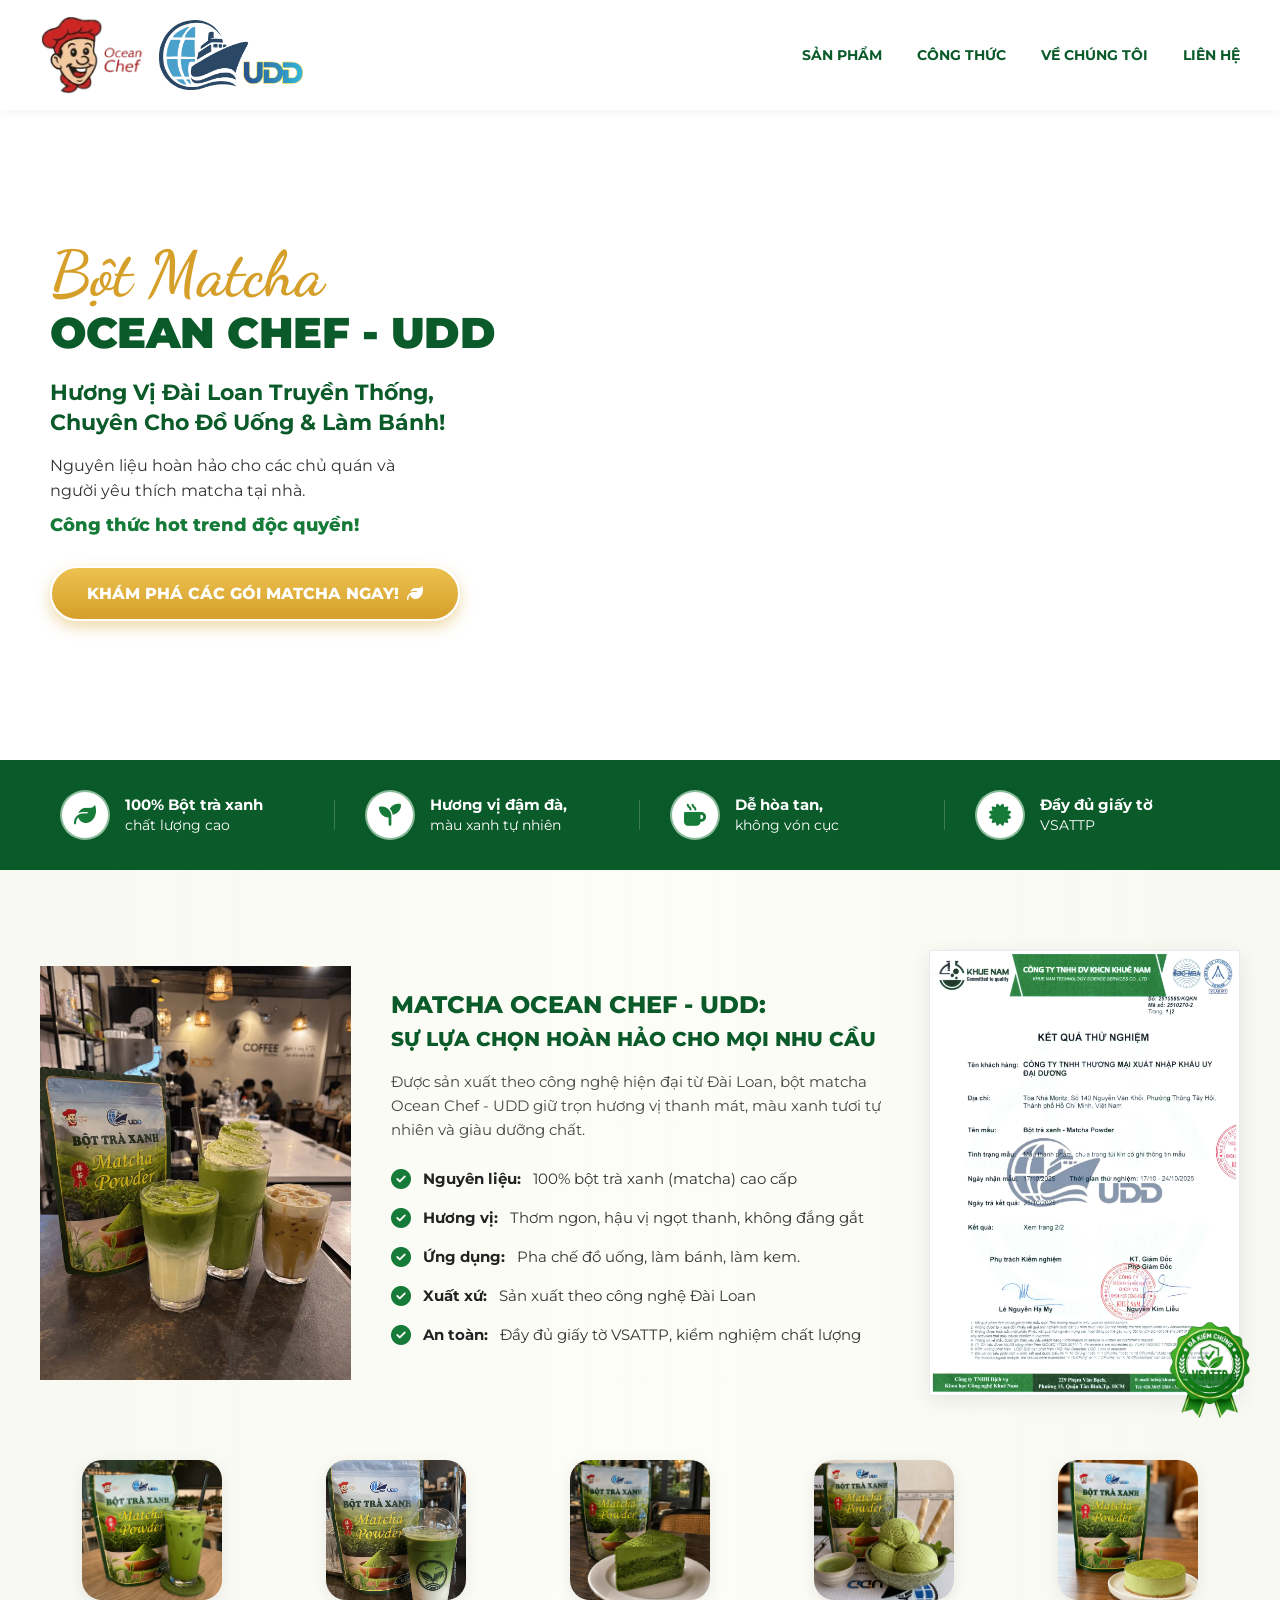
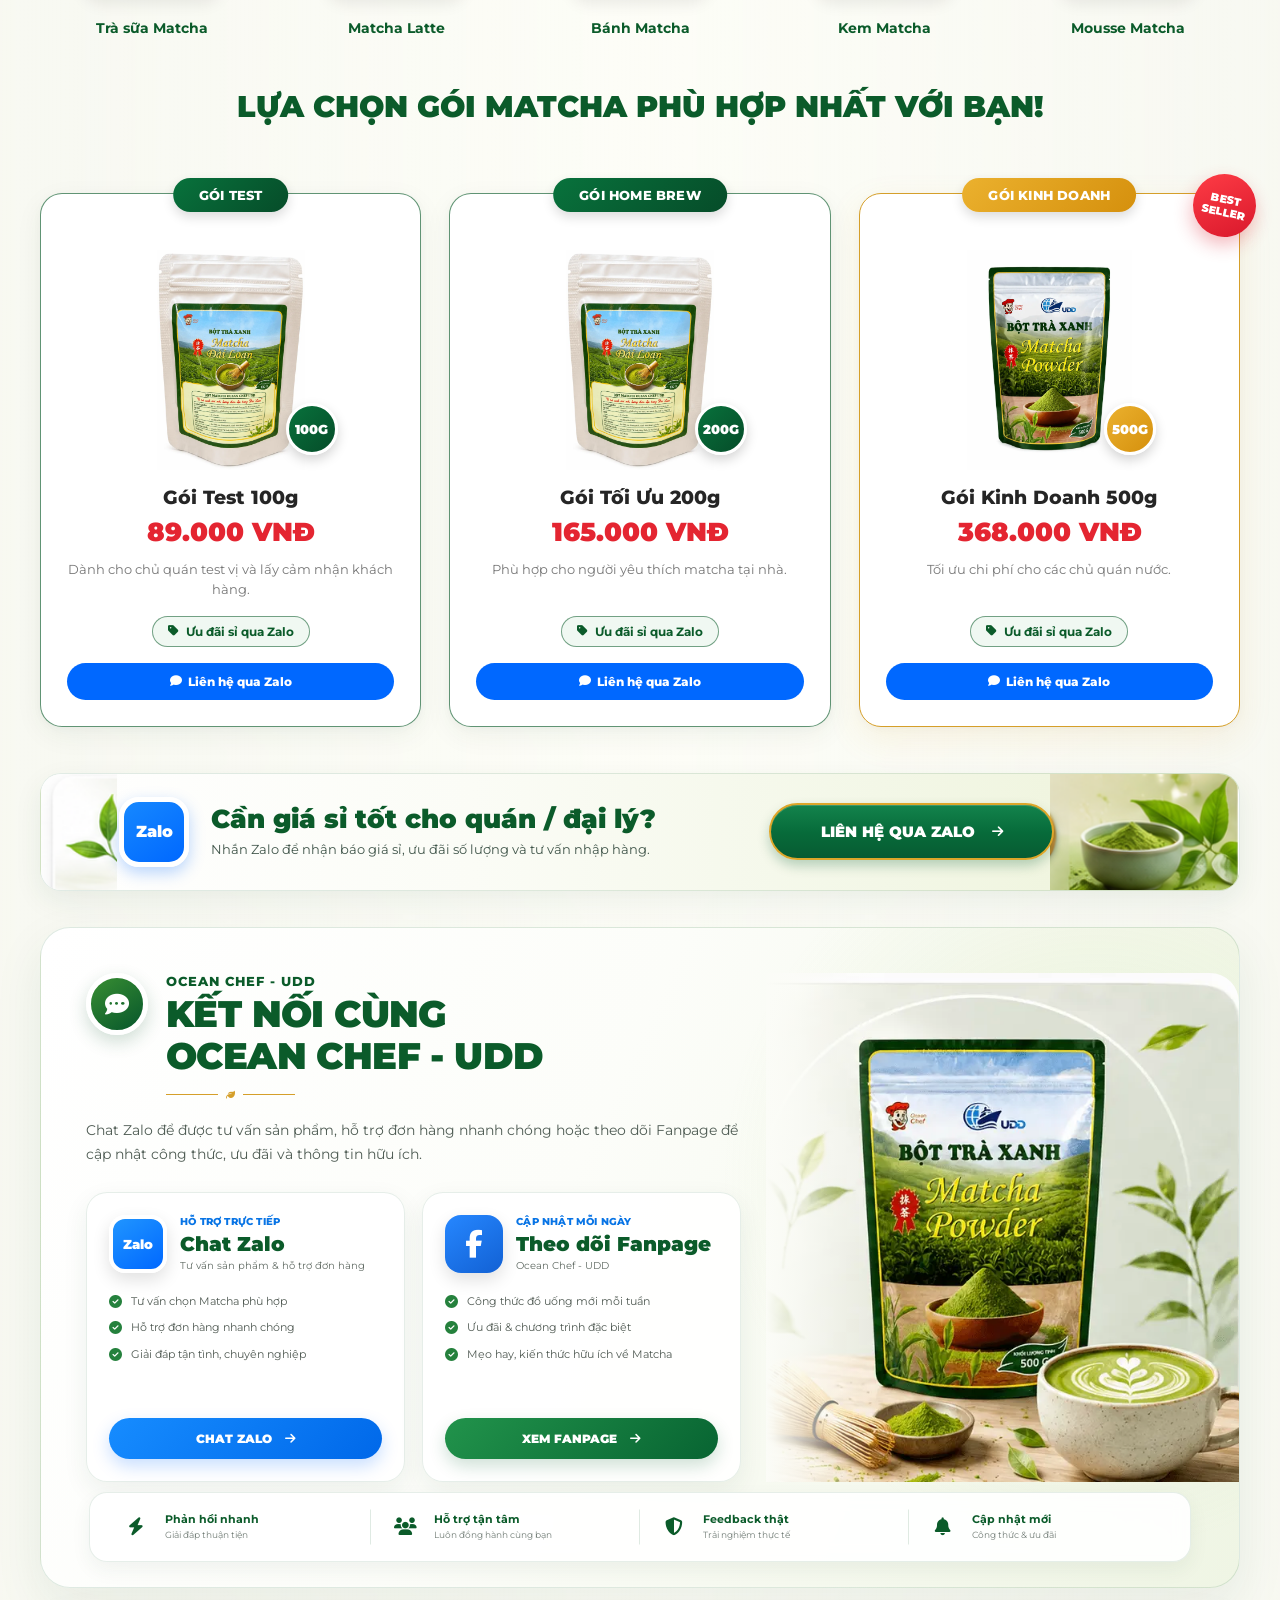
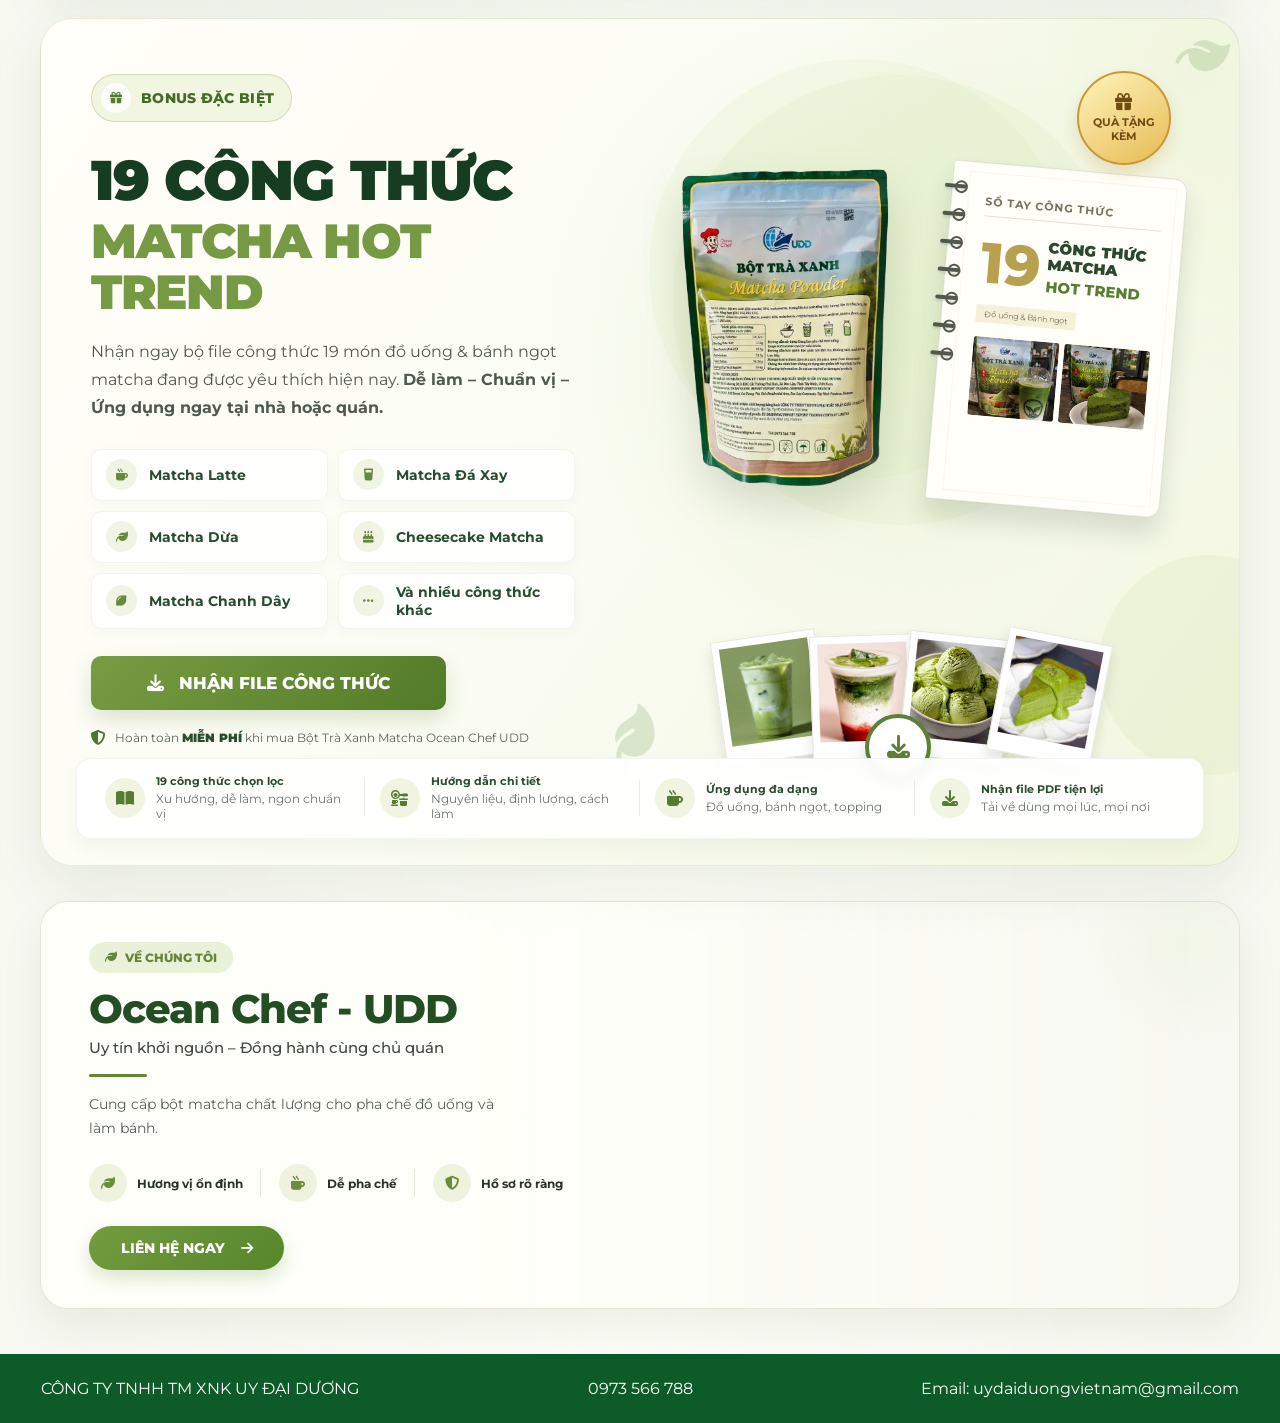
==== commit 45ab5028: "Nen anh" ====
--- a/index.html
+++ b/index.html
@@ -21,8 +21,8 @@
     <header class="header">
       <div class="container nav">
         <div class="logo-area">
-          <img src="images/logoOceanchef01.png" alt="Ocean Chef Logo" />
-          <img src="images/logoUDD.JPG" alt="UDD Logo" />
+          <img src="images/logoOceanchef01.webp" alt="Ocean Chef Logo" />
+          <img src="images/logoUDD.webp" alt="UDD Logo" />
         </div>
 
         <button
@@ -115,7 +115,7 @@
       <div class="container">
         <div class="intro-grid">
           <div class="intro-left">
-            <img src="images/anhmatcha305.png" alt="Bát Matcha Ocean Chef" />
+            <img src="images/anhmatcha305.webp" alt="Bát Matcha Ocean Chef" />
           </div>
 
           <div class="intro-center">
@@ -160,12 +160,12 @@
           <div class="intro-right">
             <div class="cert-wrapper">
               <img
-                src="images/ATTP.jpg"
+                src="images/ATTP.webp"
                 alt="Kết quả thử nghiệm"
                 class="cert-img"
               />
               <img
-                src="images/LogoVSATTP.png"
+                src="images/LogoVSATTP.webp"
                 alt="Đã kiểm nghiệm VSATTP"
                 class="cert-badge"
               />
@@ -175,23 +175,23 @@
 
         <div class="intro-apps">
           <div class="app-item">
-            <img src="images/trasuamatcha.png" alt="Trà sữa Matcha" />
+            <img src="images/trasuamatcha.webp" alt="Trà sữa Matcha" />
             <p>Trà sữa Matcha</p>
           </div>
           <div class="app-item">
-            <img src="images/matchalatte.png" alt="Matcha Latte" />
+            <img src="images/matchalatte.webp" alt="Matcha Latte" />
             <p>Matcha Latte</p>
           </div>
           <div class="app-item">
-            <img src="images/banhmatcha (2).png" alt="Bánh Matcha" />
+            <img src="images/banhmatcha (2).webp" alt="Bánh Matcha" />
             <p>Bánh Matcha</p>
           </div>
           <div class="app-item">
-            <img src="images/kem matcha.png" alt="Kem Matcha" />
+            <img src="images/kem matcha.webp" alt="Kem Matcha" />
             <p>Kem Matcha</p>
           </div>
           <div class="app-item">
-            <img src="images/mouse matcha.png" alt="Mousse Matcha" />
+            <img src="images/mouse matcha.webp" alt="Mousse Matcha" />
             <p>Mousse Matcha</p>
           </div>
         </div>
@@ -226,7 +226,7 @@
 
         <div class="card-img-wrap">
           <img
-            src="images/200.png"
+            src="images/200.webp"
             alt="Gói Test Matcha Ocean Chef 100g"
           />
 
@@ -275,7 +275,7 @@
 
         <div class="card-img-wrap">
           <img
-            src="images/200.png"
+            src="images/200.webp"
             alt="Gói Matcha Ocean Chef 200g"
           />
 
@@ -331,7 +331,7 @@
 
         <div class="card-img-wrap">
           <img
-            src="images/500.png"
+            src="images/500.webp"
             alt="Gói Kinh Doanh Matcha Ocean Chef 500g"
           />
 
@@ -582,7 +582,7 @@
       <!-- ================= RIGHT VISUAL ================= -->
       <div class="ocean-connect-visual">
         <img
-          src="images/connect-visual-500g.png"
+          src="images/connect-visual-500g.webp"
           alt="Matcha Ocean Chef UDD 500g"
           class="connect-visual-image"
         />
@@ -796,7 +796,7 @@
 
         <!-- PRODUCT 500G -->
         <img
-          src="images/matsaumatcha.png"
+          src="images/matsaumatcha.webp"
           alt="Bột Trà Xanh Matcha Ocean Chef UDD 500g"
           class="recipe-product-img"
         />
@@ -869,8 +869,8 @@
 
             <!-- NOTEBOOK PHOTOS -->
             <div class="notebook-photo-grid">
-              <img src="images/matchalatte.png" alt="Matcha Latte" />
-              <img src="images/banhmatcha (2).png" alt="Bánh Matcha" />
+              <img src="images/matchalatte.webp" alt="Matcha Latte" />
+              <img src="images/banhmatcha (2).webp" alt="Bánh Matcha" />
             </div>
 
           </div>
@@ -886,7 +886,7 @@
 
           <div class="recipe-polaroid polaroid-1">
             <img
-              src="images/matchalatte2.png"
+              src="images/matchalatte2.webp"
               alt="Matcha"
             />
           </div>
@@ -894,7 +894,7 @@
 
           <div class="recipe-polaroid polaroid-2">
             <img
-              src="images/matchadautay.png"
+              src="images/matchadautay.webp"
               alt="Matcha Latte"
             />
           </div>
@@ -902,7 +902,7 @@
 
           <div class="recipe-polaroid polaroid-3">
             <img
-              src="images/matchacream1.jpg"
+              src="images/matchacream1.webp"
               alt="Kem Matcha"
             />
           </div>
@@ -910,7 +910,7 @@
 
           <div class="recipe-polaroid polaroid-4">
             <img
-              src="images/matchacake.jpg"
+              src="images/matchacake.webp"
               alt="Bánh Matcha"
             />
           </div>
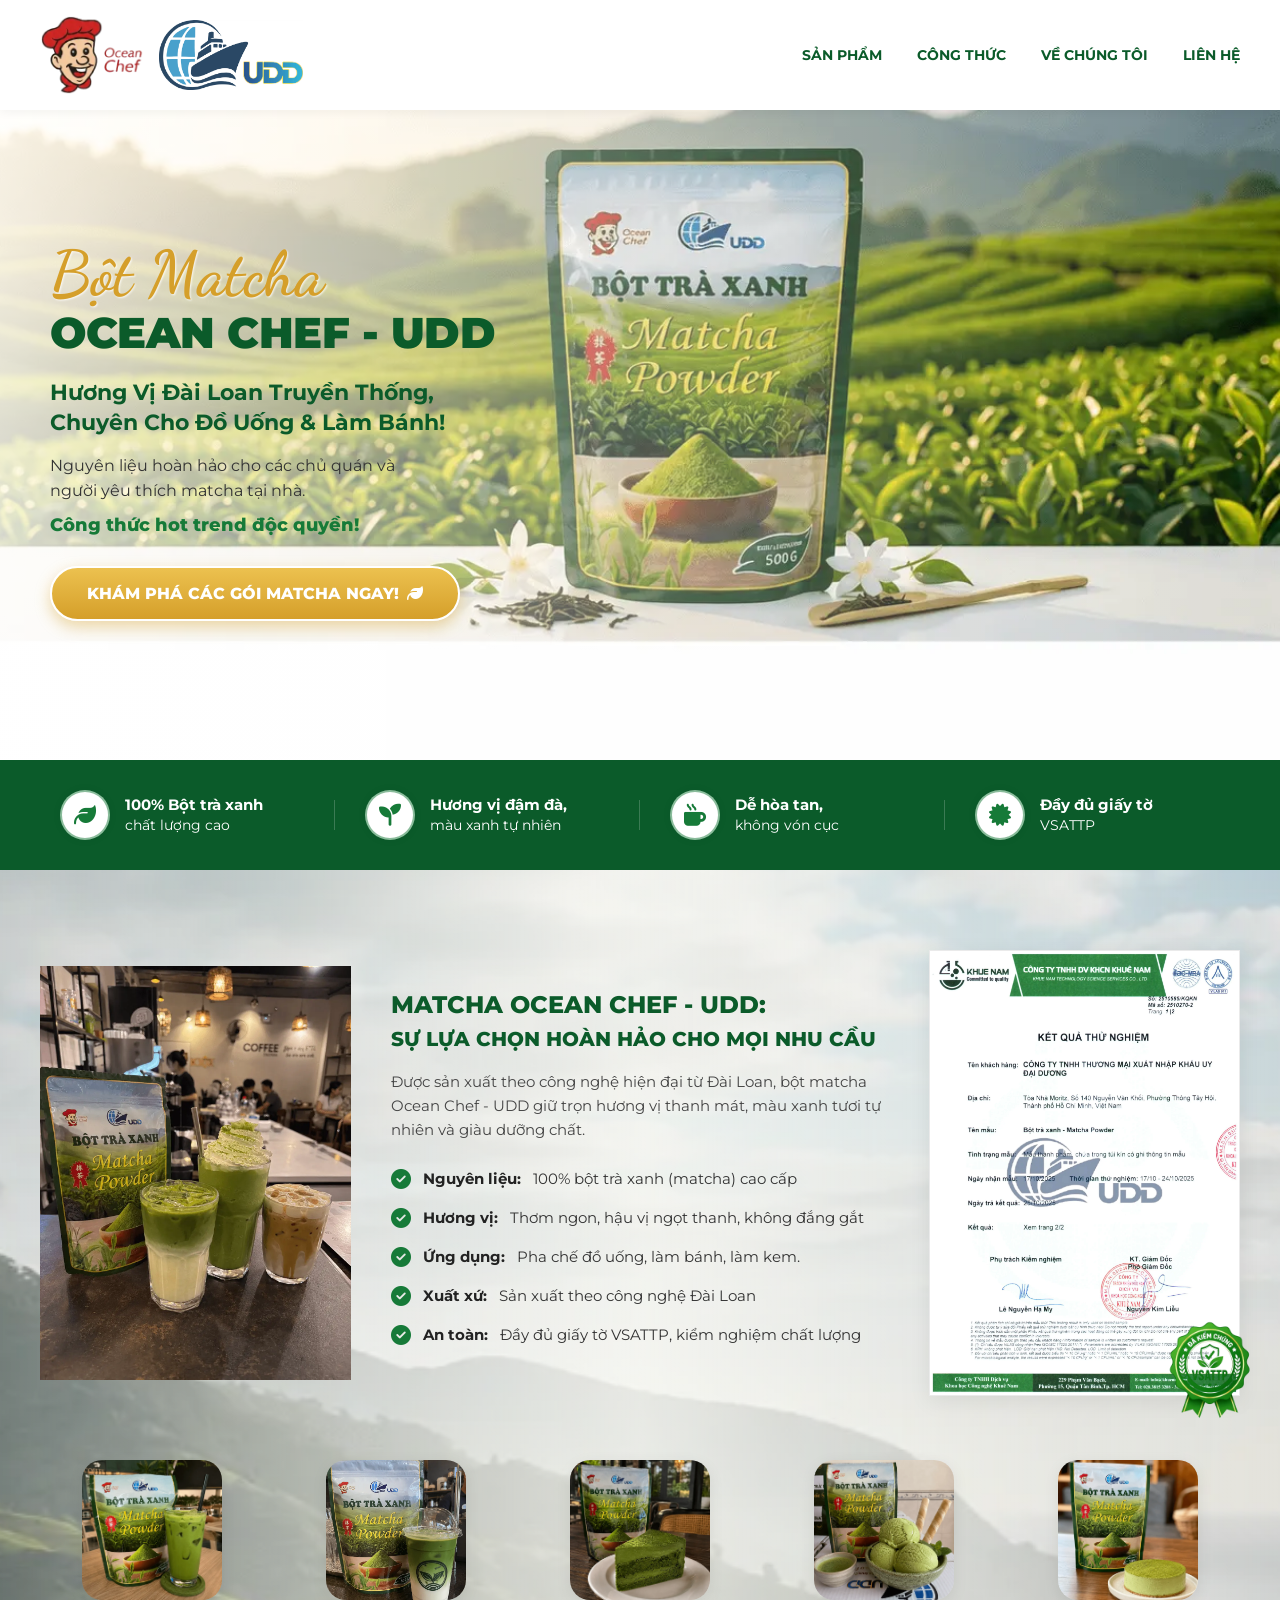
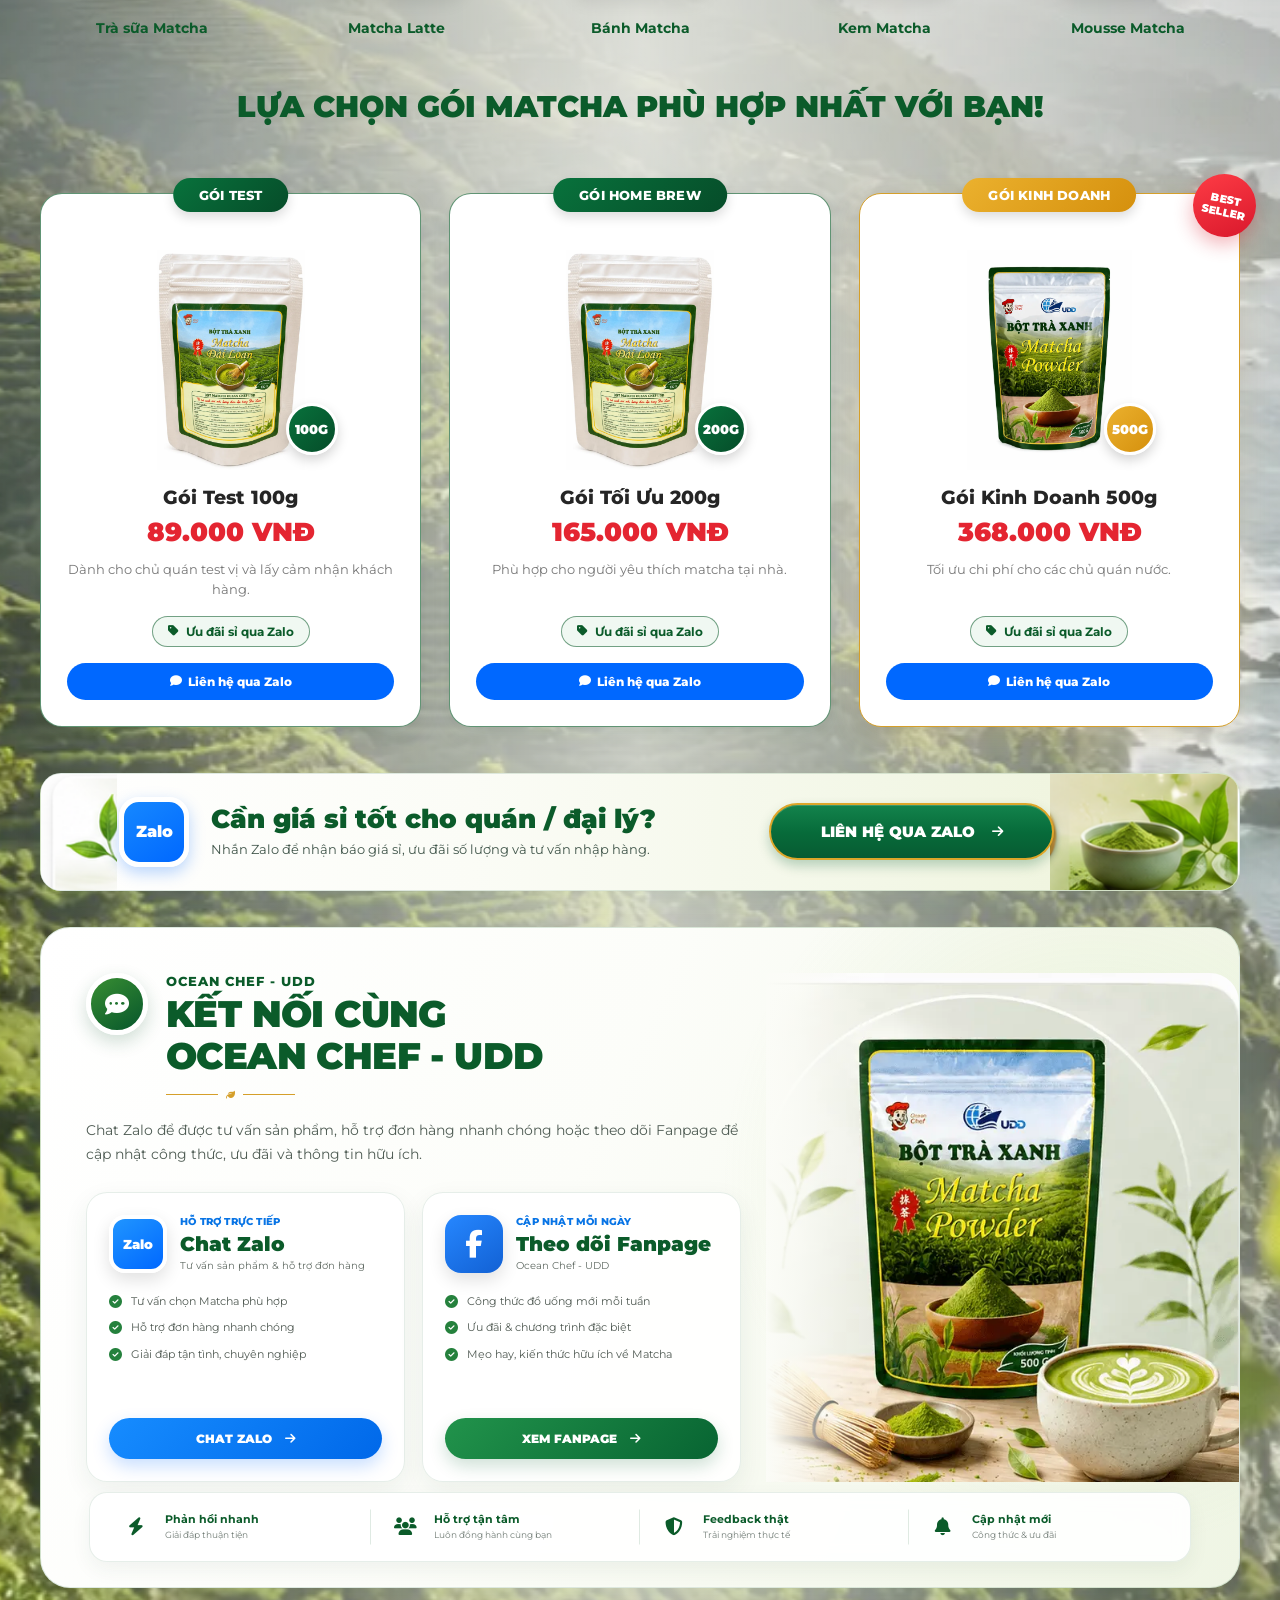
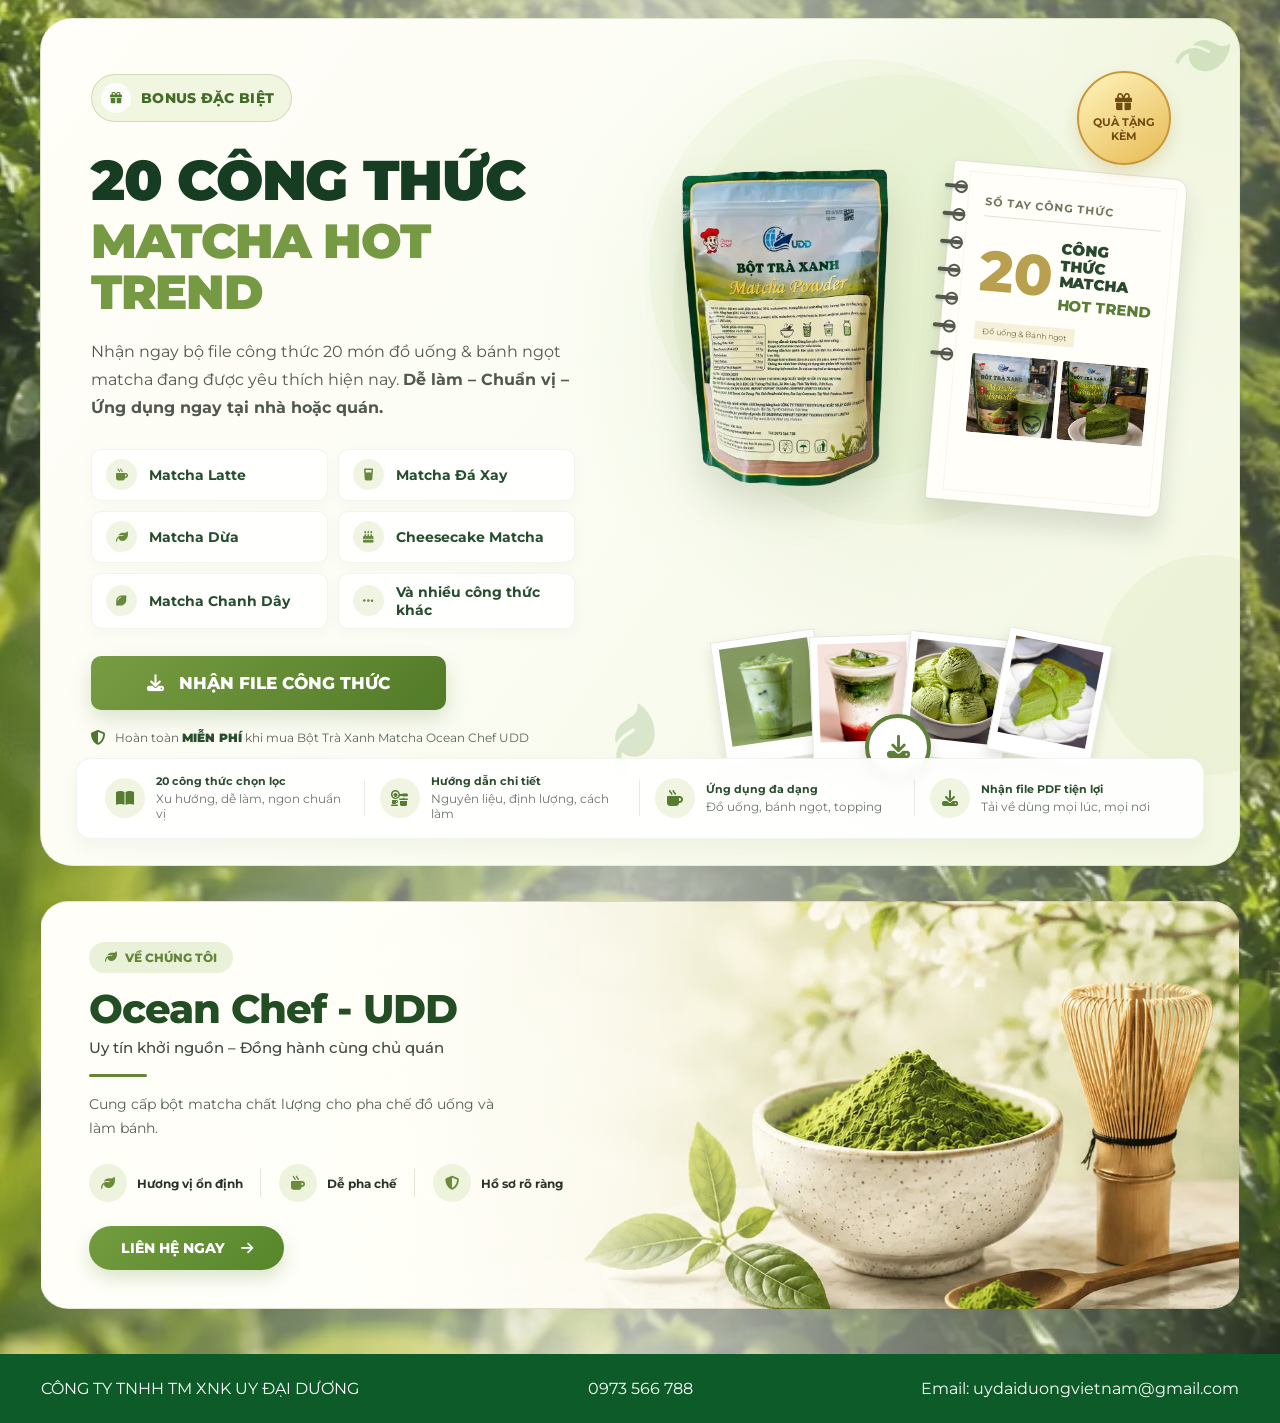
==== commit c1aad0d8: "Nen anh" ====
--- a/index.html
+++ b/index.html
@@ -654,7 +654,7 @@
   </div>
 </section>
     <!-- =====================================================
-     19 CÔNG THỨC MATCHA HOT TREND
+     20 CÔNG THỨC MATCHA HOT TREND
      ===================================================== -->
 
 <section class="recipe-bonus" id="recipes">
@@ -688,14 +688,14 @@
 
         <!-- TITLE -->
         <h2 class="recipe-main-title">
-          19 CÔNG THỨC
+          20 CÔNG THỨC
           <span>MATCHA HOT TREND</span>
         </h2>
 
 
         <!-- DESCRIPTION -->
         <p class="recipe-description">
-          Nhận ngay bộ file công thức 19 món đồ uống & bánh ngọt matcha
+          Nhận ngay bộ file công thức 20 món đồ uống & bánh ngọt matcha
           đang được yêu thích hiện nay.
           <strong>Dễ làm – Chuẩn vị – Ứng dụng ngay tại nhà hoặc quán.</strong>
         </p>
@@ -762,7 +762,7 @@
 
         <!-- DOWNLOAD BUTTON -->
         <a
-          href="https://docs.google.com/document/d/1EVS3oNEEI7S8IB2hIR1X8fSM98CKnd7fhYYuVQn-Npo/edit?usp=sharing"
+          href="https://zalo.me/0776781111"
           class="recipe-download-btn"
           target="_blank"
           rel="noopener noreferrer"
@@ -844,7 +844,7 @@
             <div class="notebook-number-row">
 
               <strong class="notebook-number">
-                19
+                20
               </strong>
 
               <div>
@@ -941,7 +941,7 @@
           </div>
 
           <div>
-            <strong>19 công thức chọn lọc</strong>
+            <strong>20 công thức chọn lọc</strong>
 
             <span>
               Xu hướng, dễ làm, ngon chuẩn vị
--- a/style.css
+++ b/style.css
@@ -240,7 +240,7 @@
   padding: 80px 0;
   overflow: hidden;
   /* Chèn đúng tên ảnh của bạn vào đây */
-  background: url("images/bannermoinhat10000.png") right center / cover no-repeat;
+  background: url("images/bannermoinhat10000.webp") right center / cover no-repeat;
   min-height: 650px;
   display: flex;
   align-items: center;
@@ -2350,7 +2350,7 @@
   border: 1px solid rgba(92, 118, 57, 0.15);
 
   background:
-    url("images/company-about-bg.png")
+    url("images/company-about-bg.webp")
     center center / cover no-repeat;
 
   box-shadow:
@@ -2581,7 +2581,7 @@
     border-radius: 20px;
     background:
       #f8f9f0
-      url("images/company-about-bg.png") center bottom / 100% auto no-repeat;
+      url("images/company-about-bg.webp") center bottom / 100% auto no-repeat;
   }
 
   .company-about__content {
@@ -4326,7 +4326,7 @@
   z-index: 0;
   pointer-events: none;
 
-  background: url("images/matcha-ocean-long-bg.jpg") center top / cover no-repeat;
+  background: url("images/matcha-ocean-long-bg.webp") center top / cover no-repeat;
 
   transform: translate3d(0, -10px, 0) scale(1.02);
   transform-origin: center center;
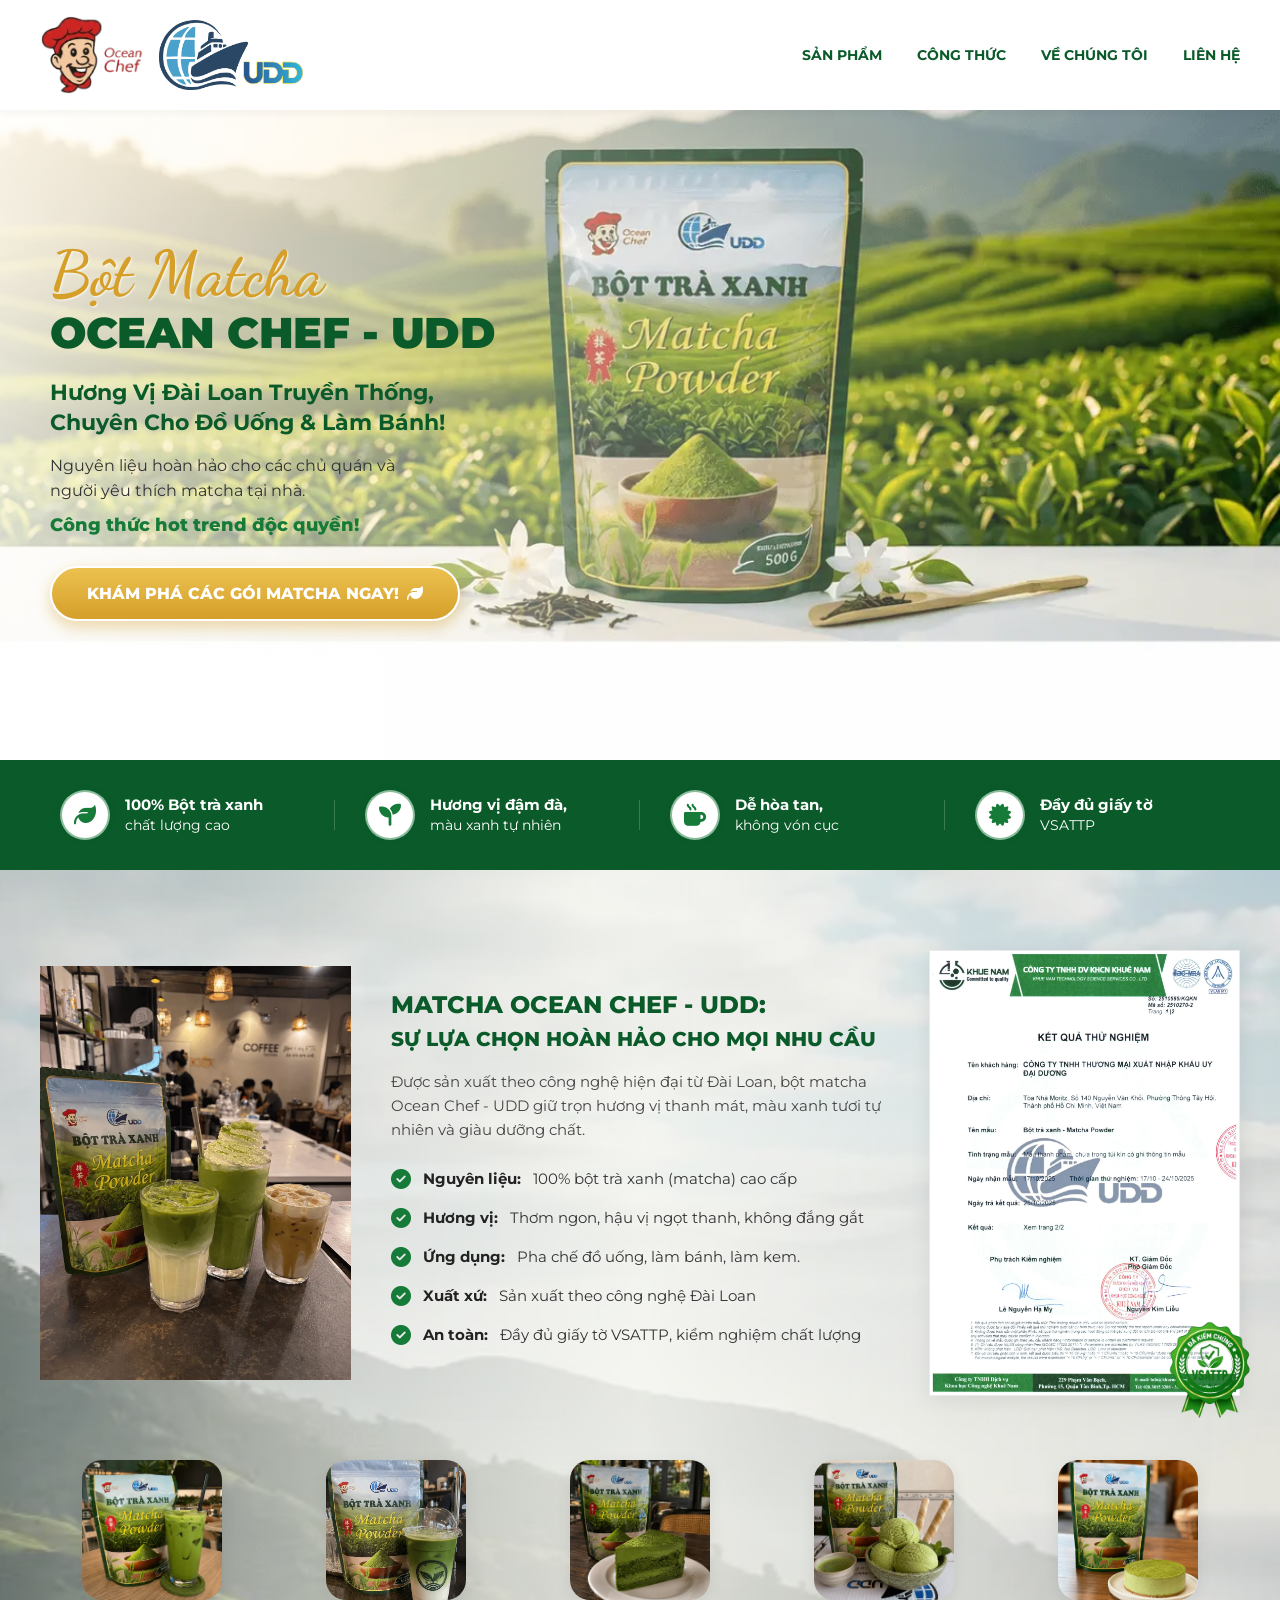
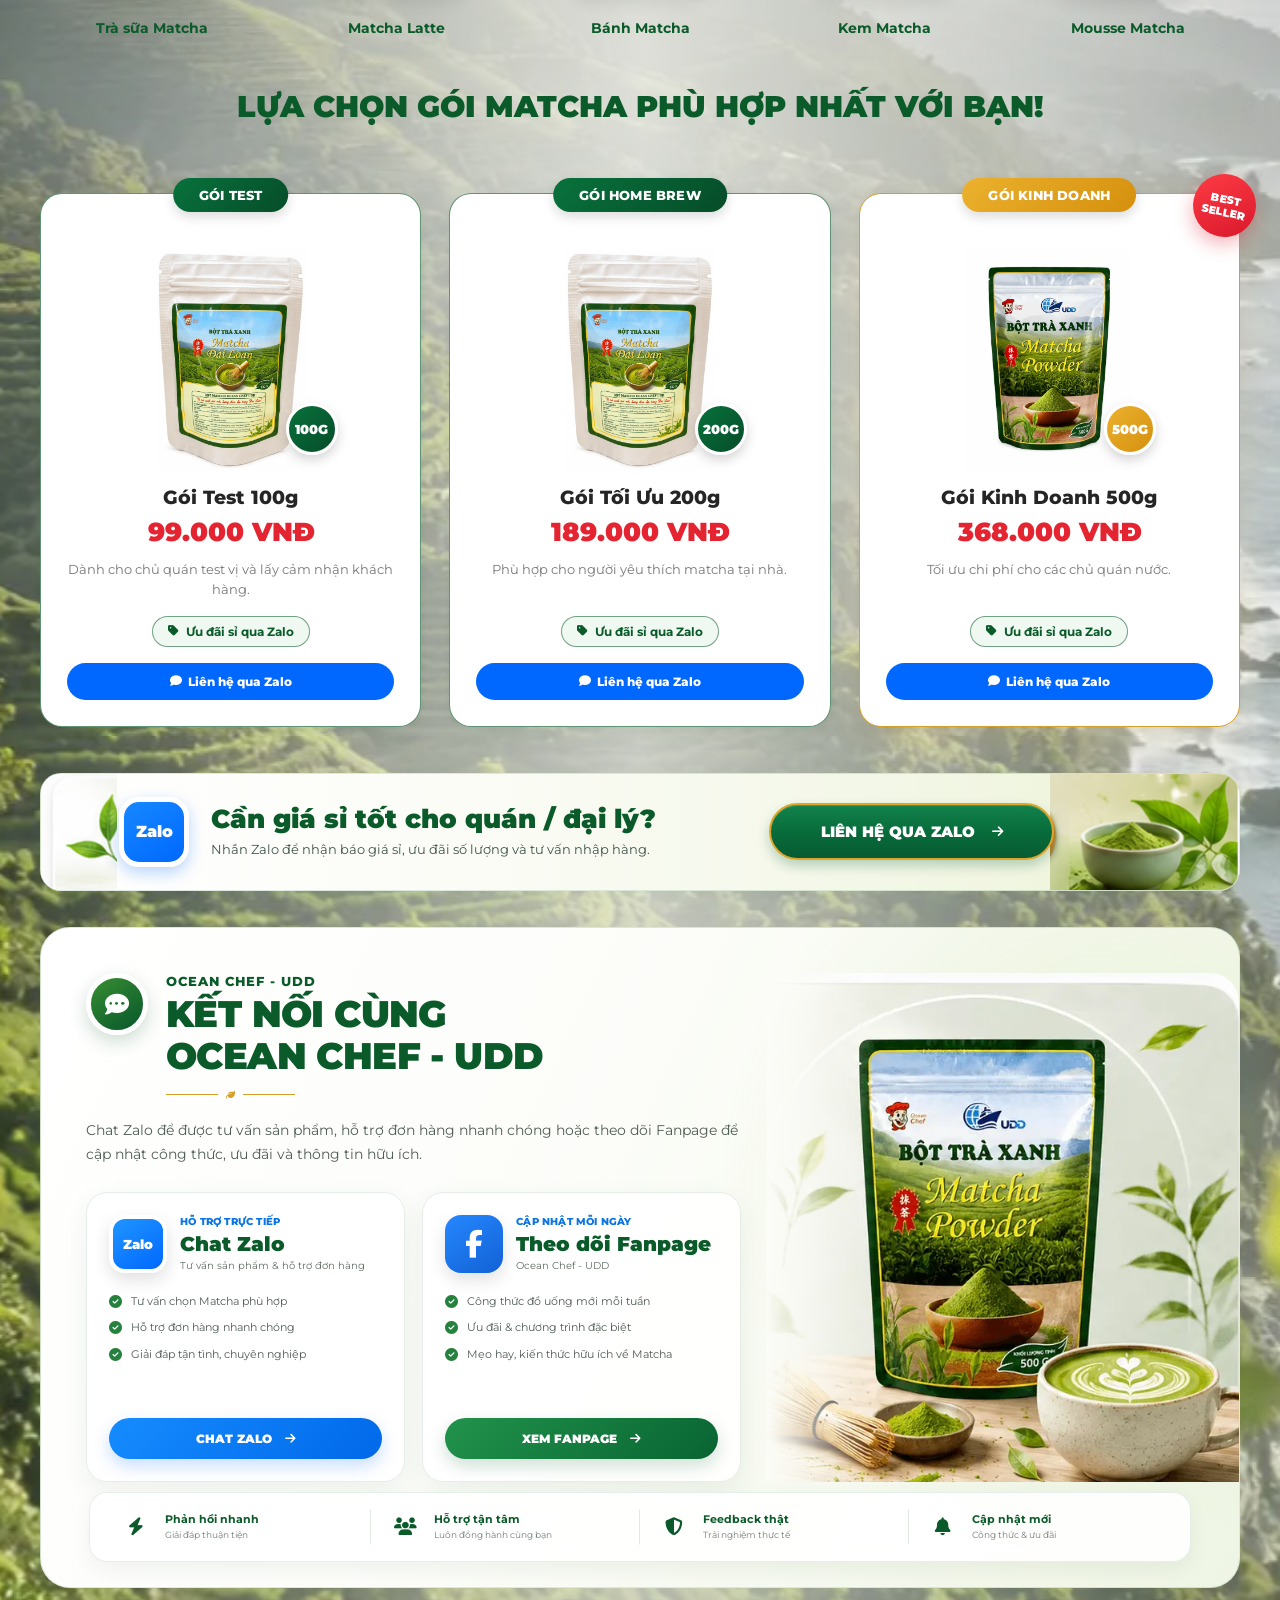
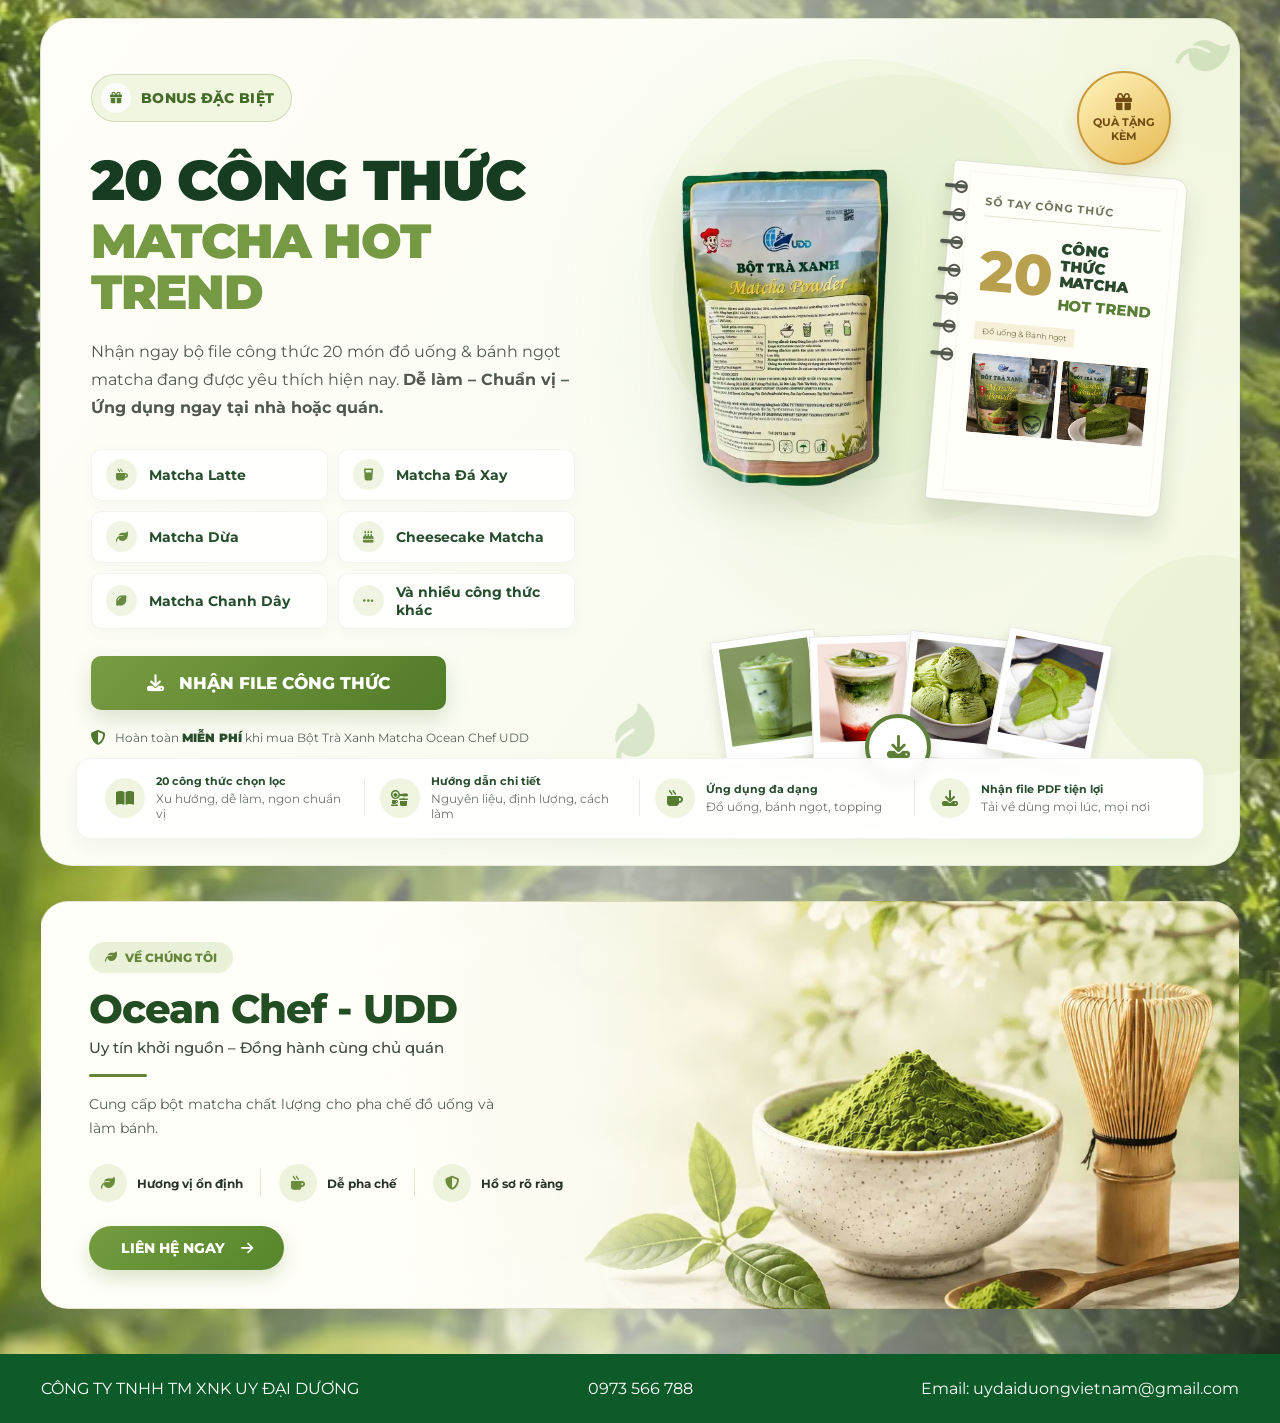
==== commit 0de24fbc: "Nen anh" ====
--- a/index.html
+++ b/index.html
@@ -238,7 +238,7 @@
         <h3>Gói Test 100g</h3>
 
         <div class="price">
-          89.000 VNĐ
+          99.000 VNĐ
         </div>
 
         <p>
@@ -287,7 +287,7 @@
         <h3>Gói Tối Ưu 200g</h3>
 
         <div class="price">
-          165.000 VNĐ
+          189.000 VNĐ
         </div>
 
         <p>
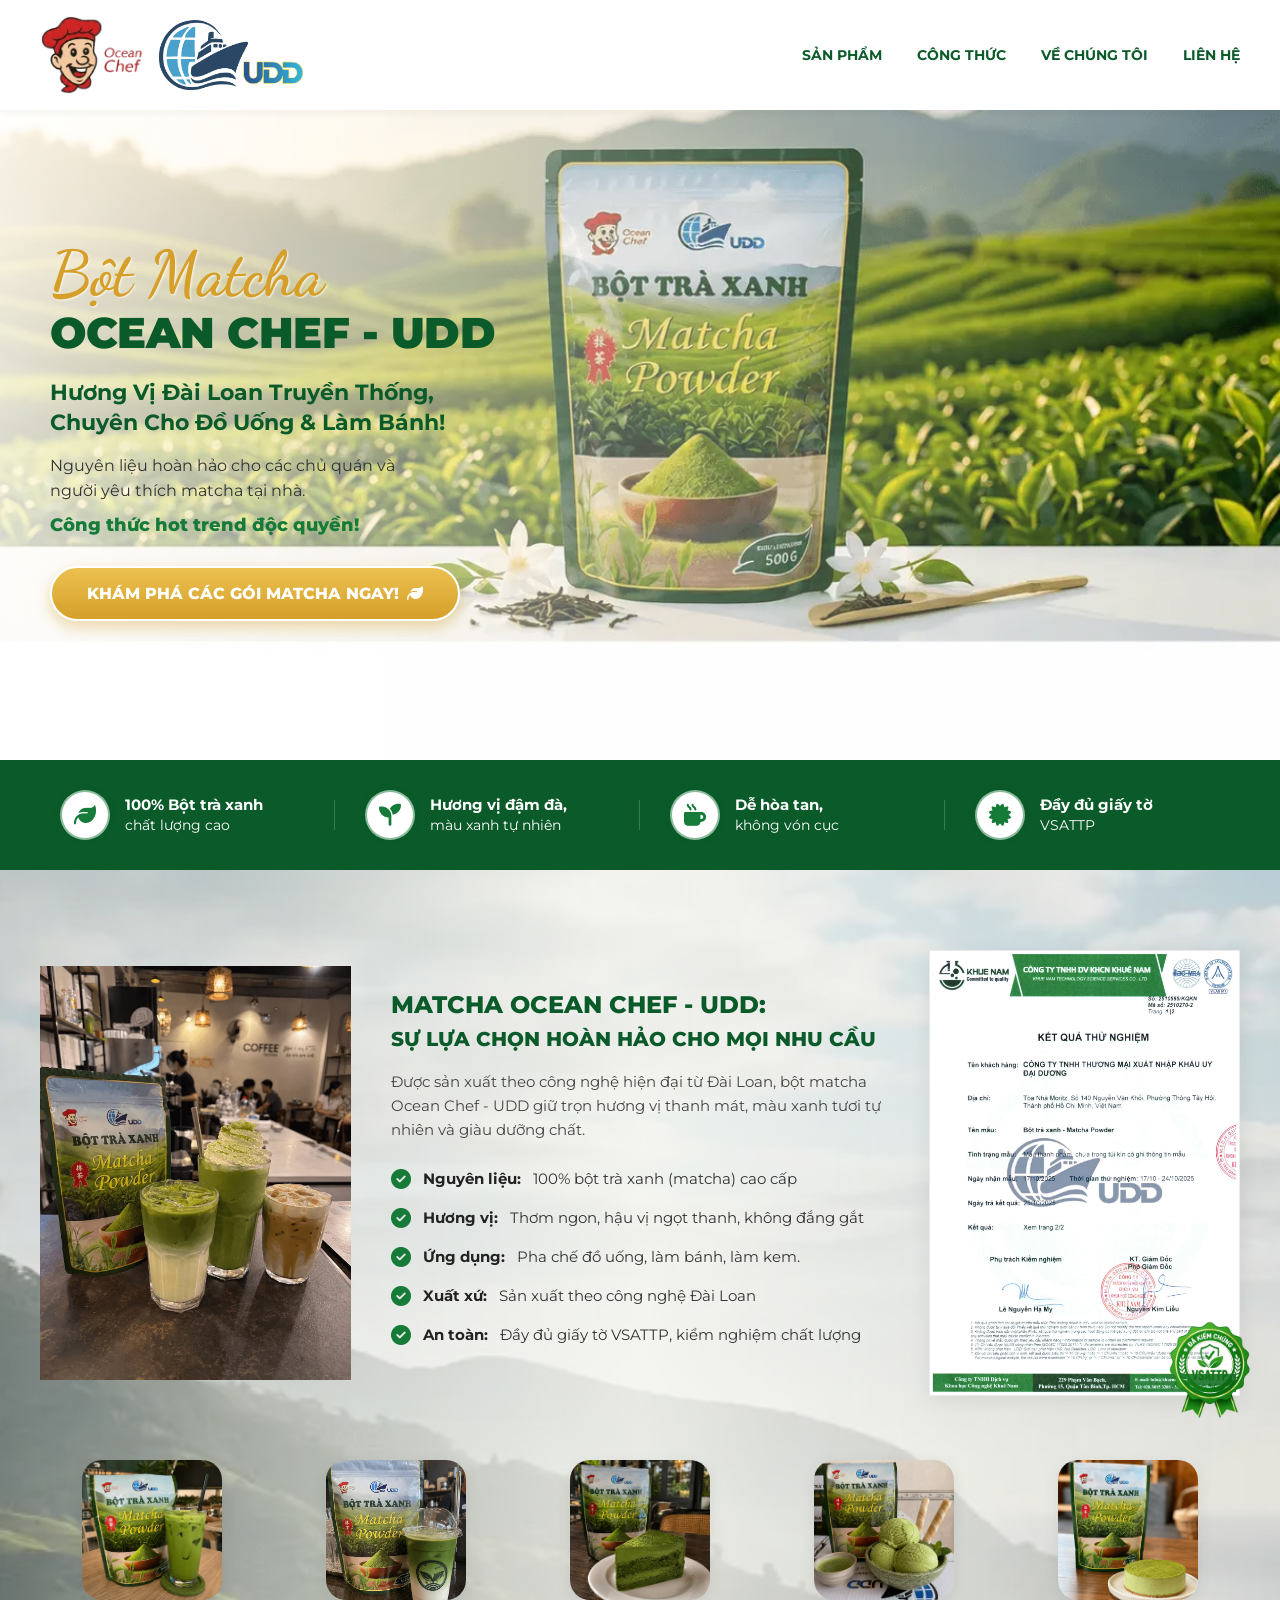
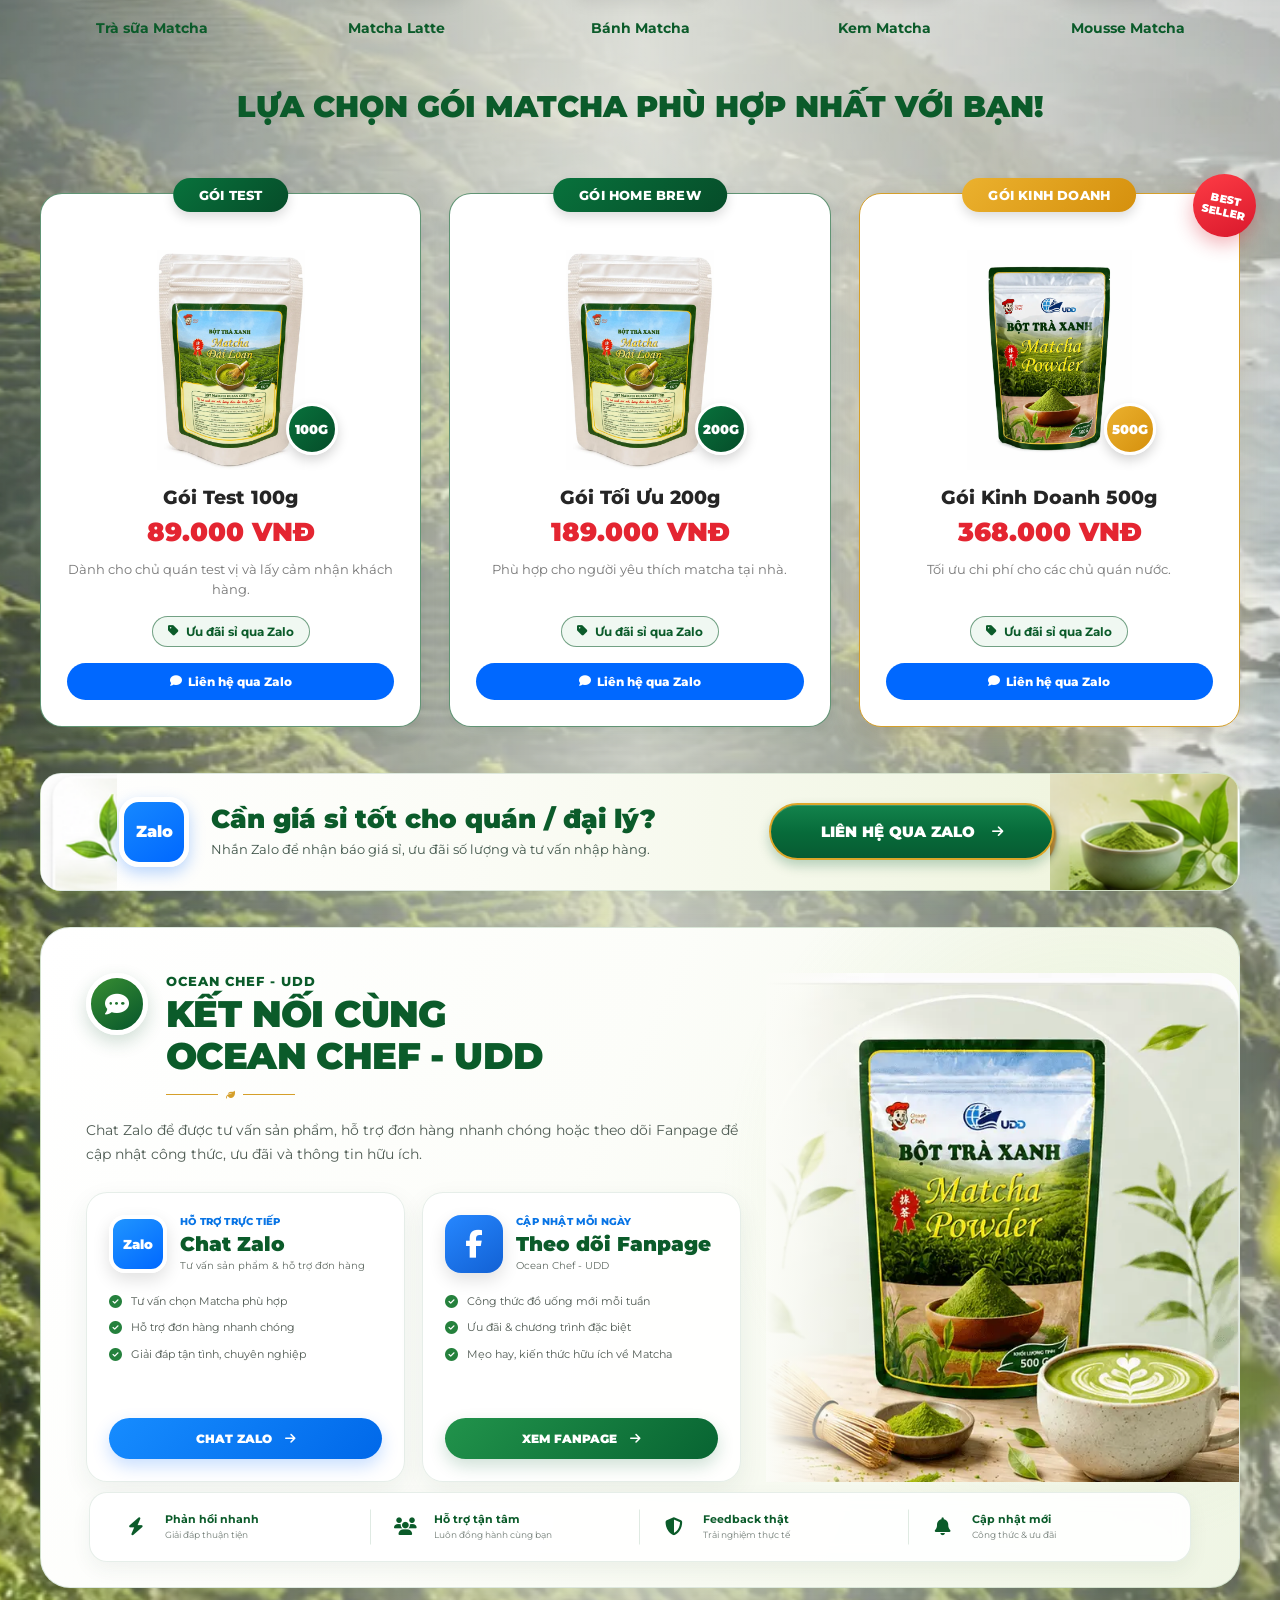
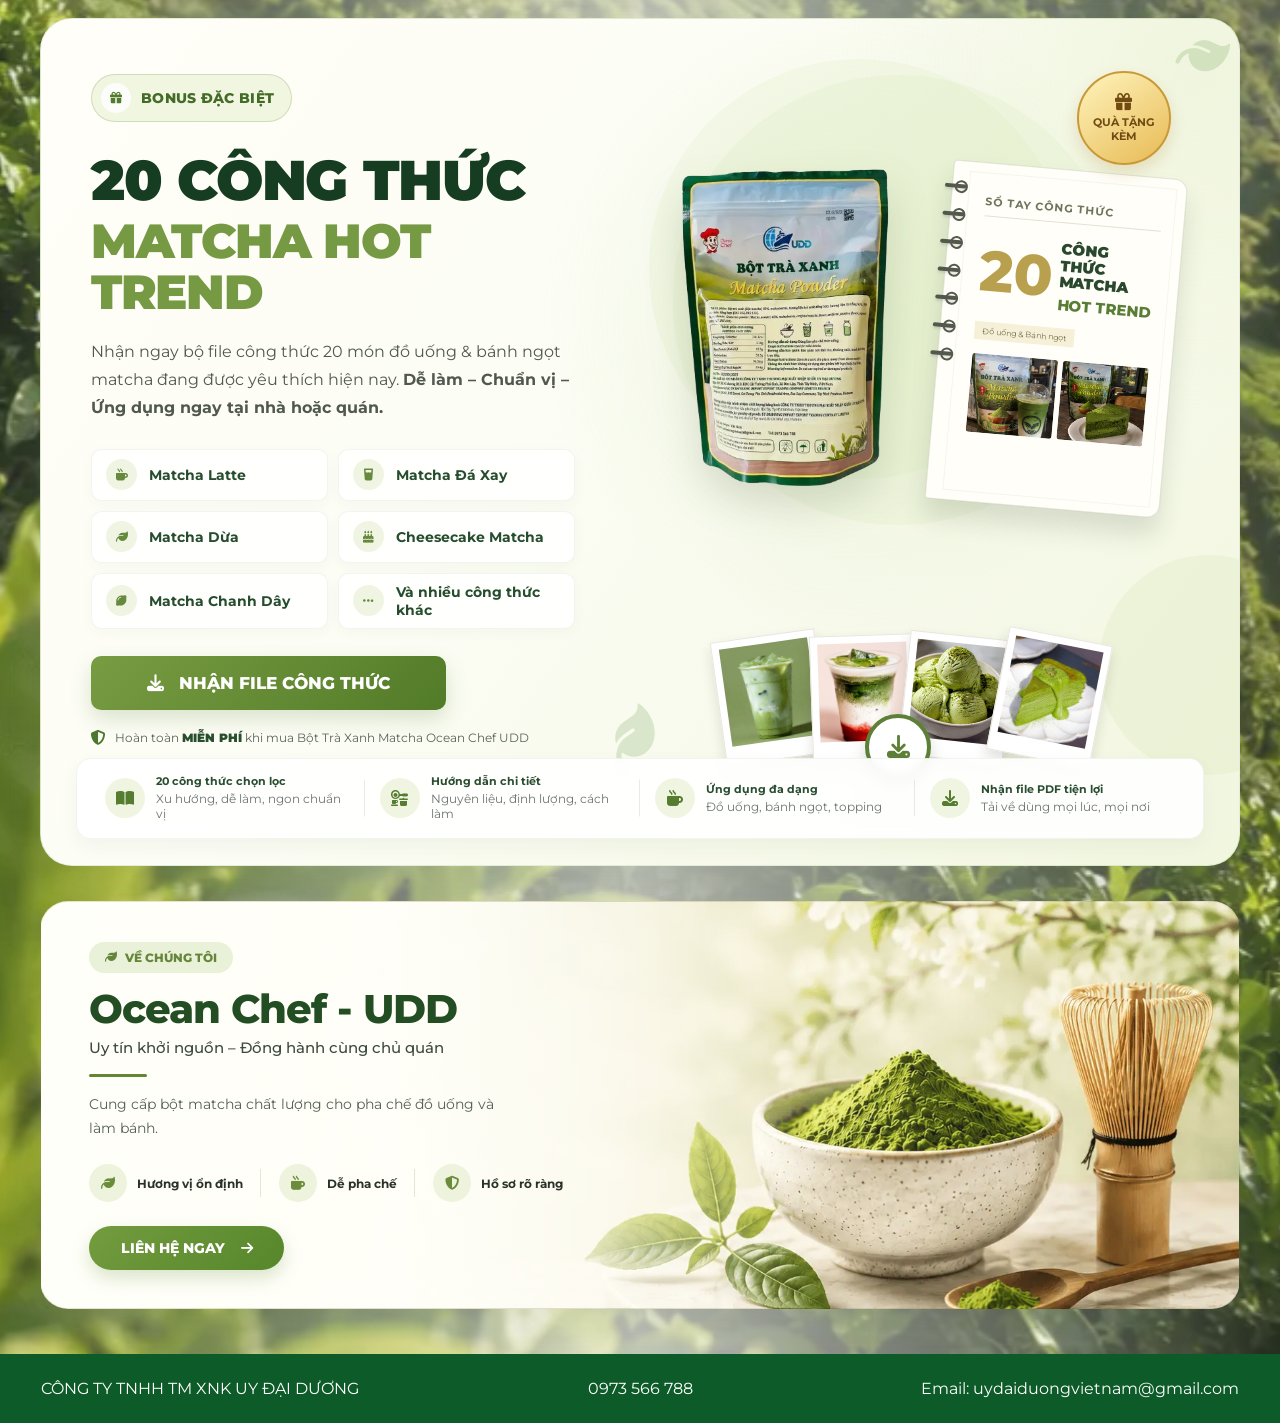
==== commit 3c8ebe0d: "Nen anh" ====
--- a/index.html
+++ b/index.html
@@ -238,7 +238,7 @@
         <h3>Gói Test 100g</h3>
 
         <div class="price">
-          99.000 VNĐ
+          89.000 VNĐ
         </div>
 
         <p>
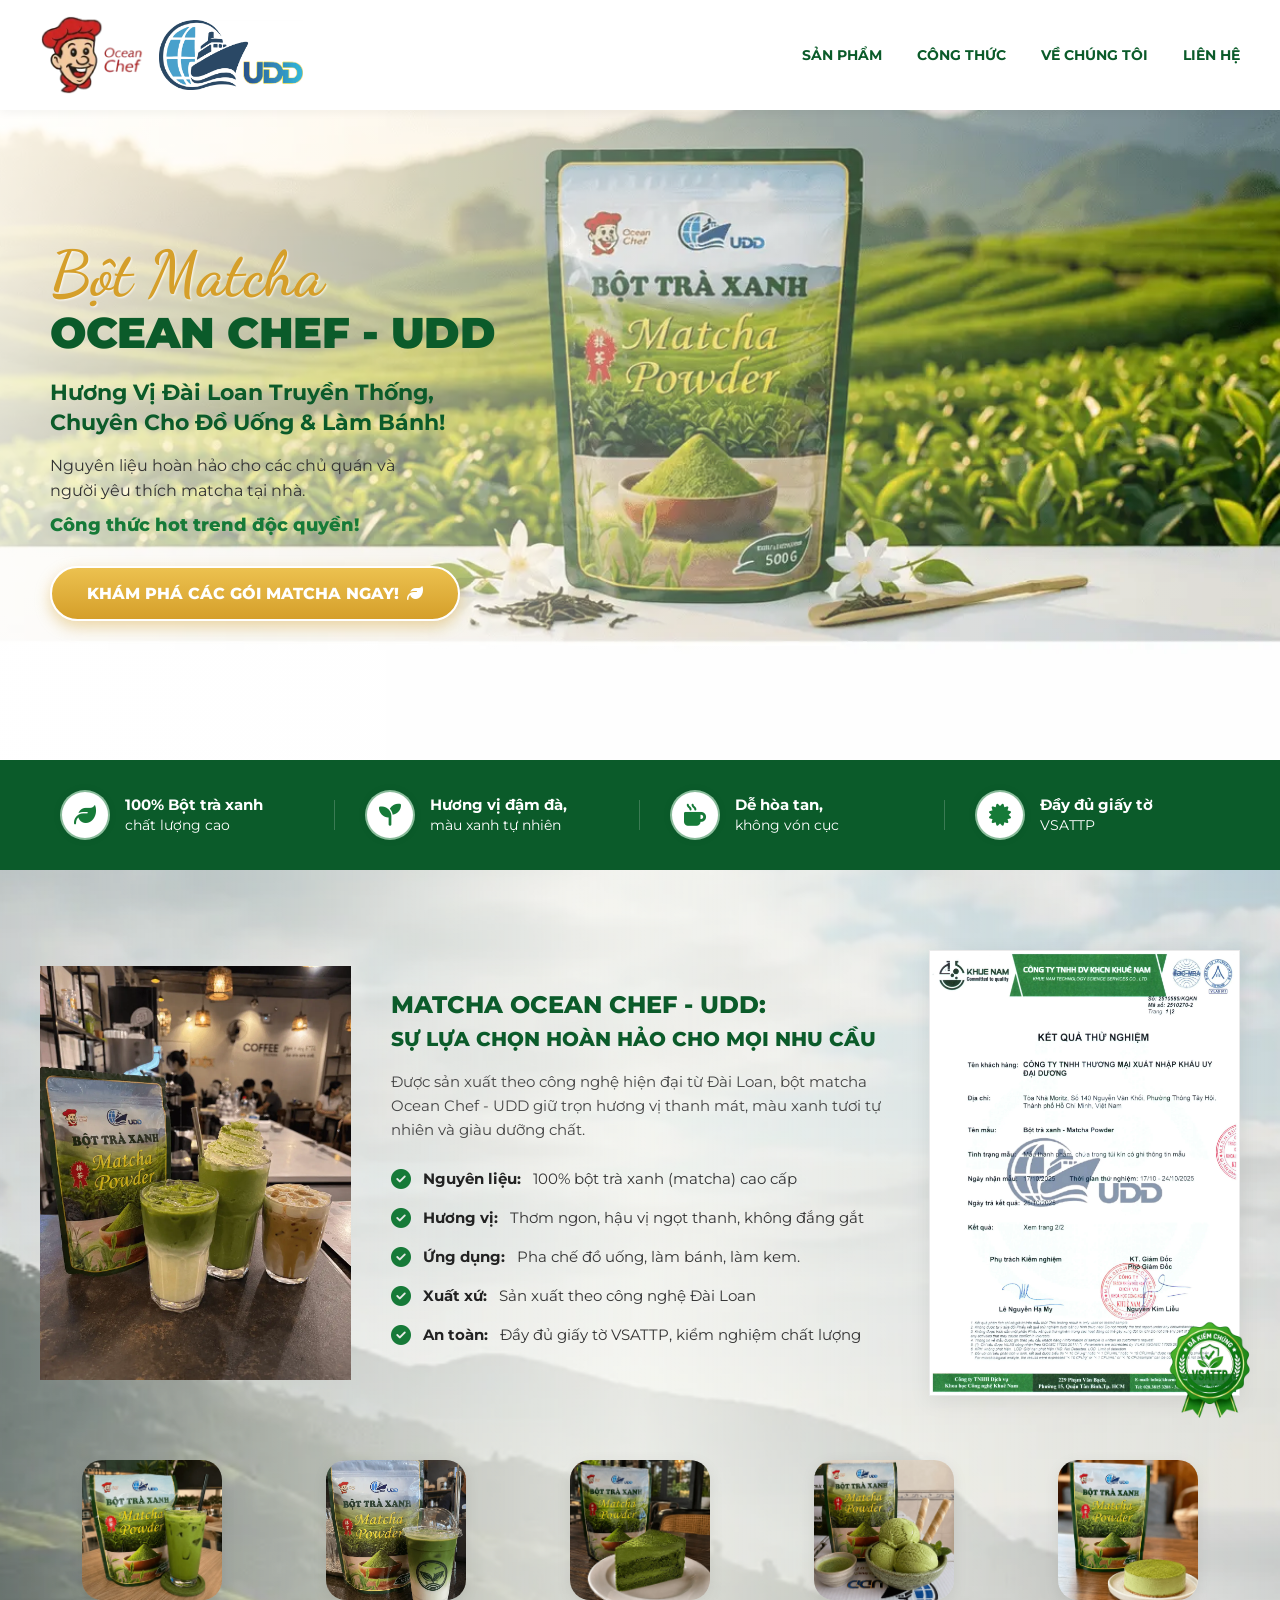
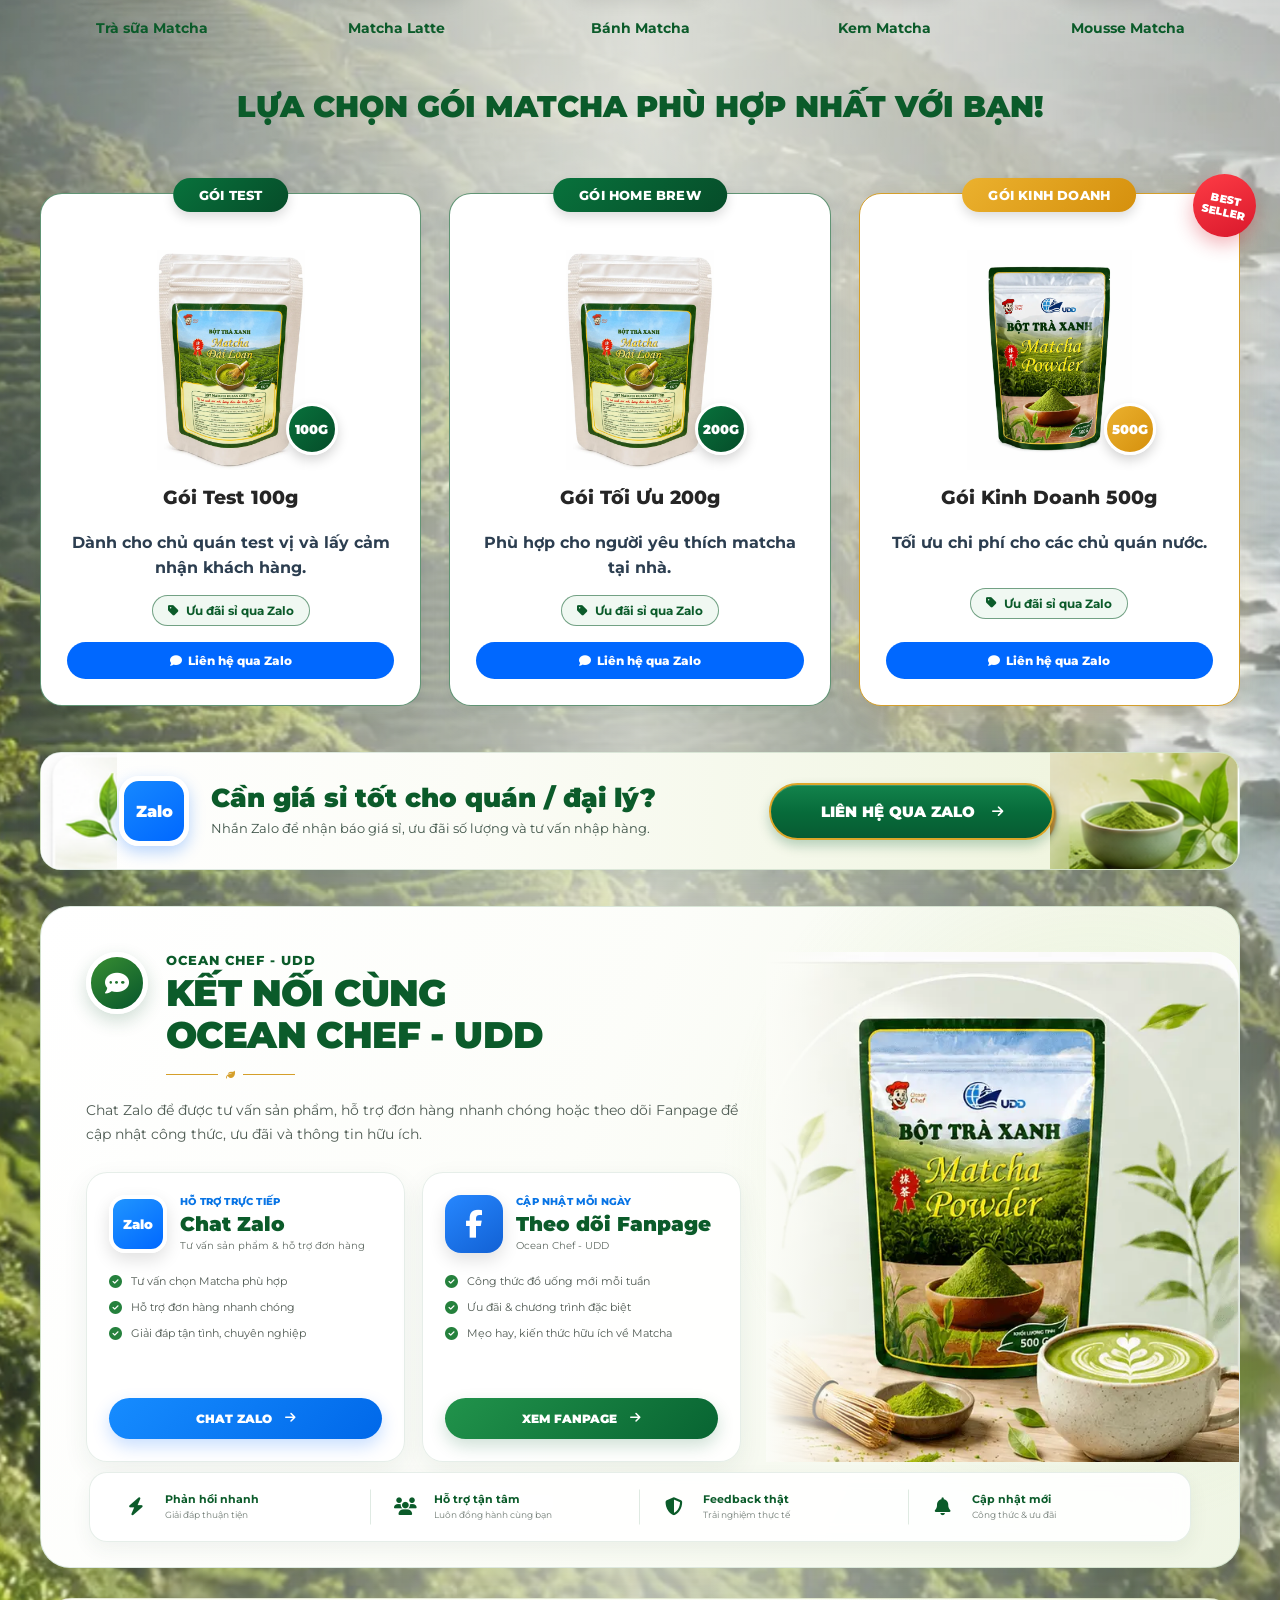
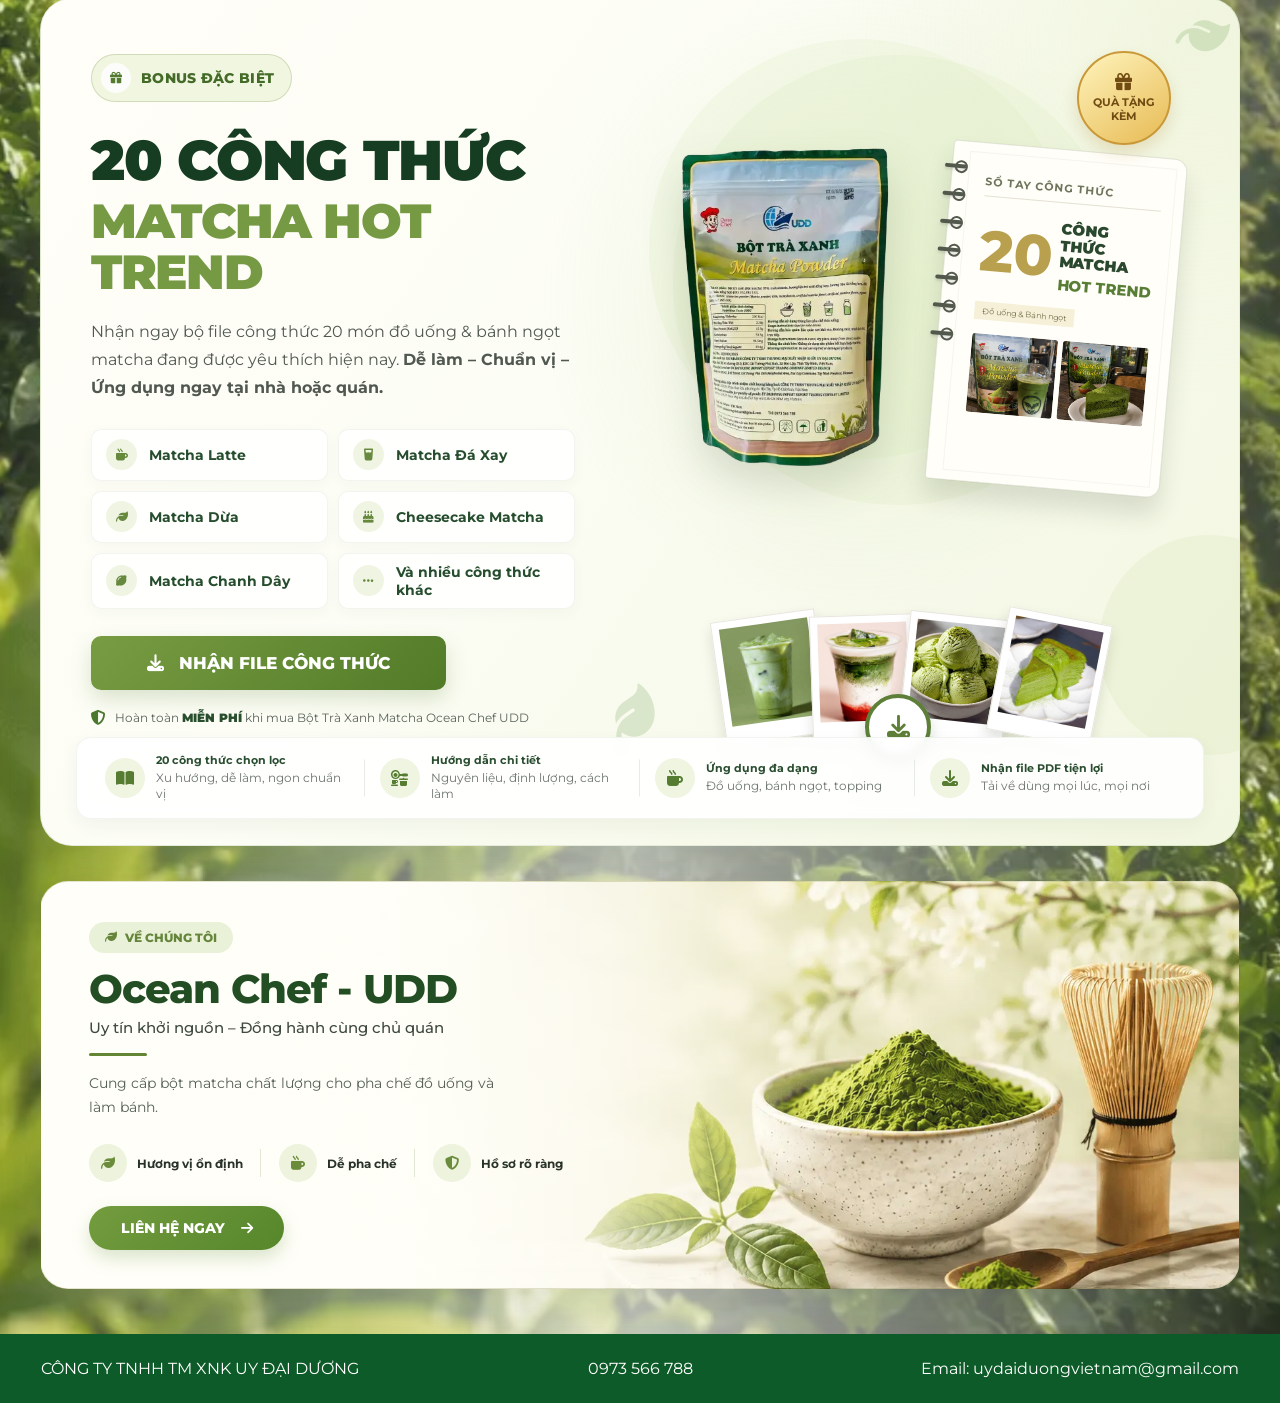
==== commit 6e87efdd: "Them logo chuan cho tab trinh duyet" ====
--- a/index.html
+++ b/index.html
@@ -1,6 +1,7 @@
 <!doctype html>
 <html lang="vi">
   <head>
+    <link rel="icon" href="images/logoOceanChefUDD.png?v=2" type="image/png">
     <meta charset="UTF-8" />
     <meta name="viewport" content="width=device-width, initial-scale=1.0" />
     <title>Bột Matcha Ocean Chef UDD</title>
@@ -236,12 +237,7 @@
         </div>
 
         <h3>Gói Test 100g</h3>
-
-        <div class="price">
-          89.000 VNĐ
-        </div>
-
-        <p>
+        <p style="font-weight: bold; font-size: 16px; color: #2c3e50; margin-top: 15px;">
           Dành cho chủ quán test vị và lấy cảm nhận khách hàng.
         </p>
 
@@ -285,12 +281,7 @@
         </div>
 
         <h3>Gói Tối Ưu 200g</h3>
-
-        <div class="price">
-          189.000 VNĐ
-        </div>
-
-        <p>
+        <p style="font-weight: bold; font-size: 16px; color: #2c3e50; margin-top: 15px;">
           Phù hợp cho người yêu thích matcha tại nhà.
         </p>
 
@@ -340,13 +331,8 @@
           </div>
         </div>
 
-        <h3>Gói Kinh Doanh 500g</h3>
-
-        <div class="price">
-          368.000 VNĐ
-        </div>
-
-        <p>
+        <h3>Gói Kinh Doanh 500g</h3> 
+        <p style="font-weight: bold; font-size: 16px; color: #2c3e50; margin-top: 15px;">
           Tối ưu chi phí cho các chủ quán nước.
         </p>
 
